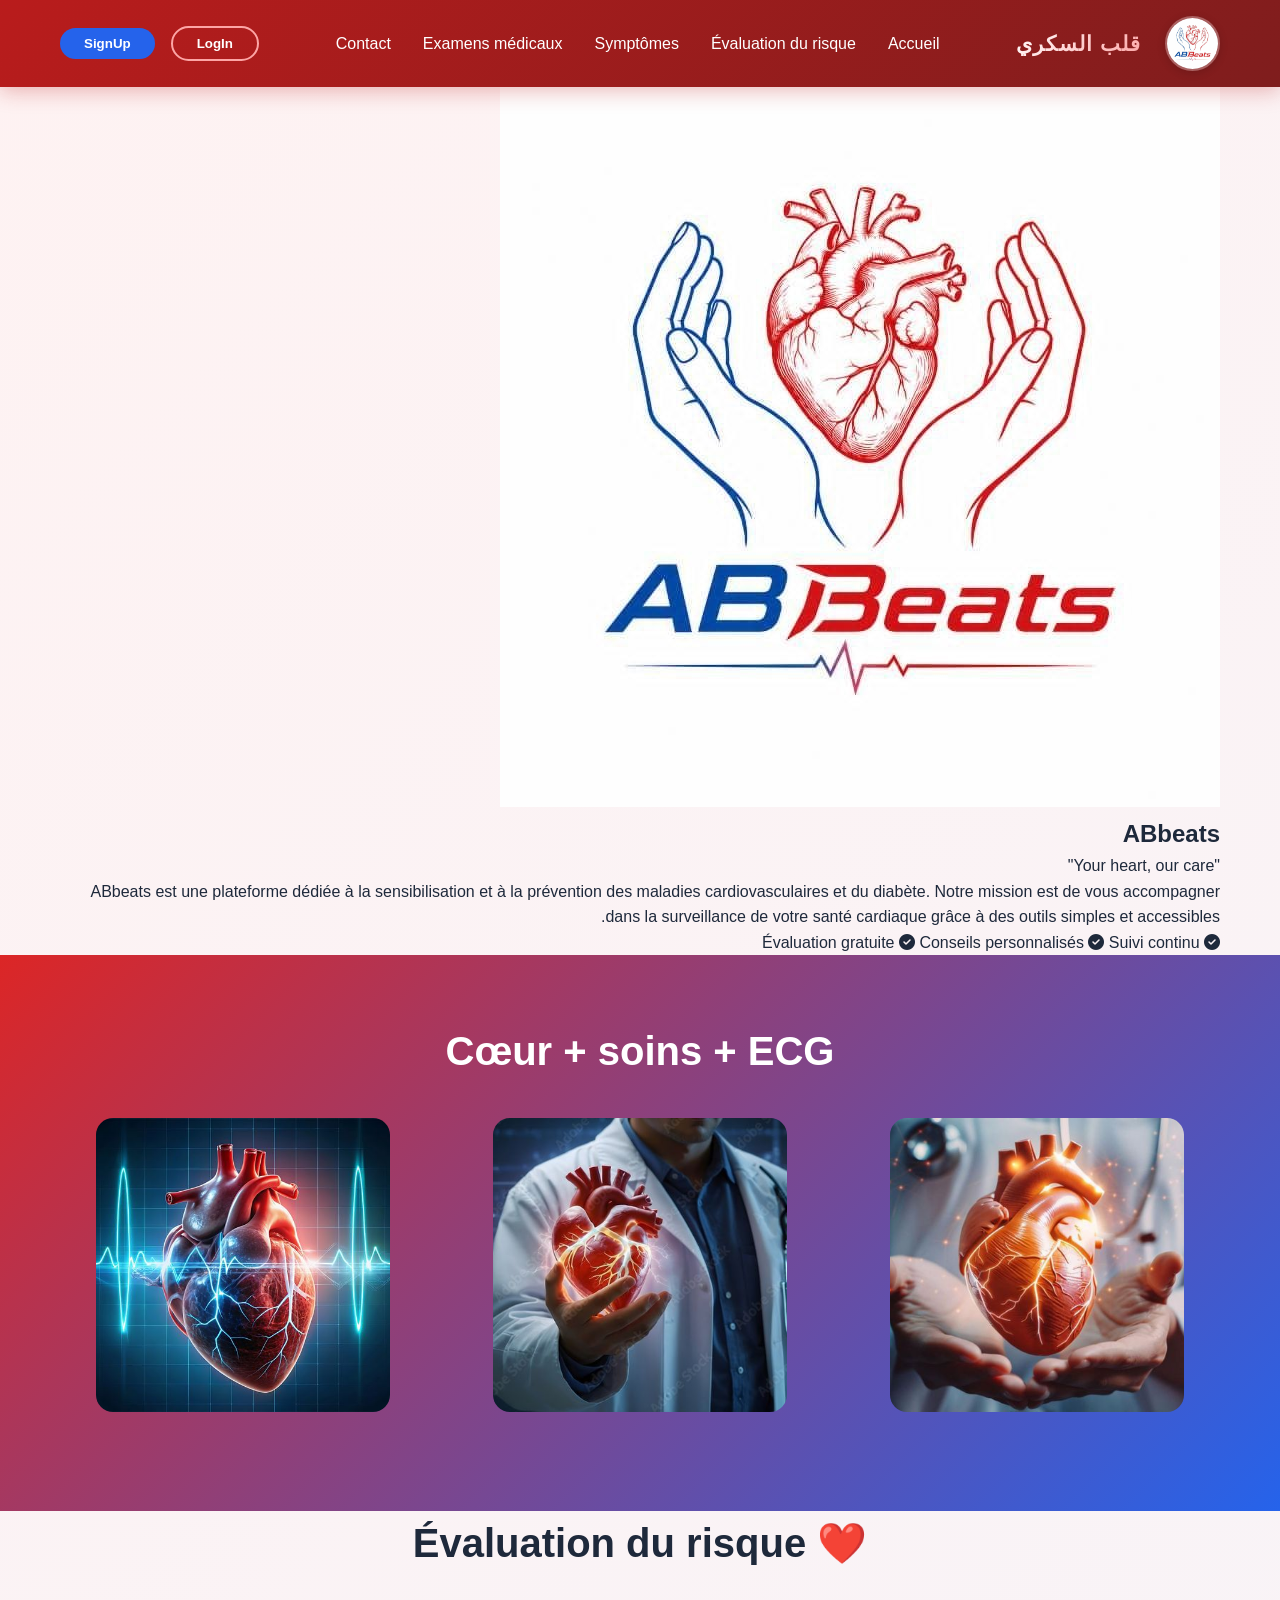
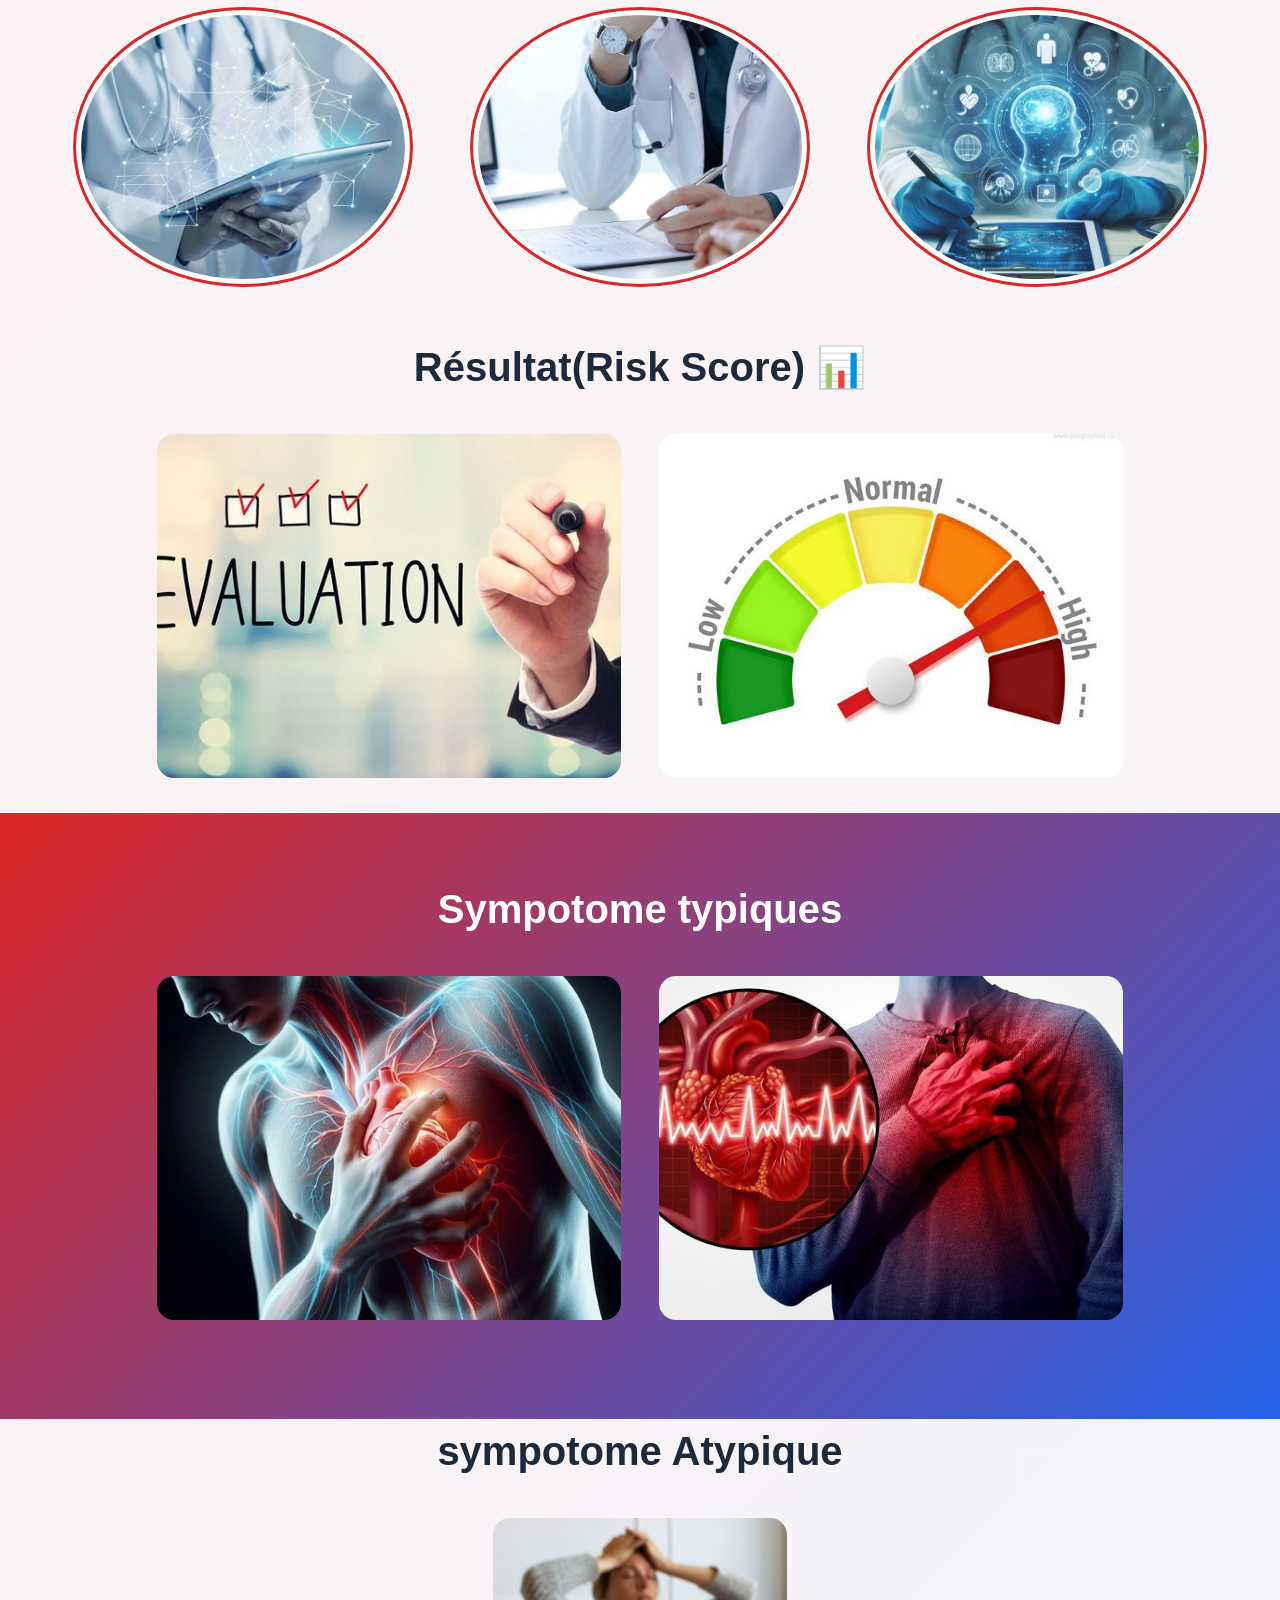
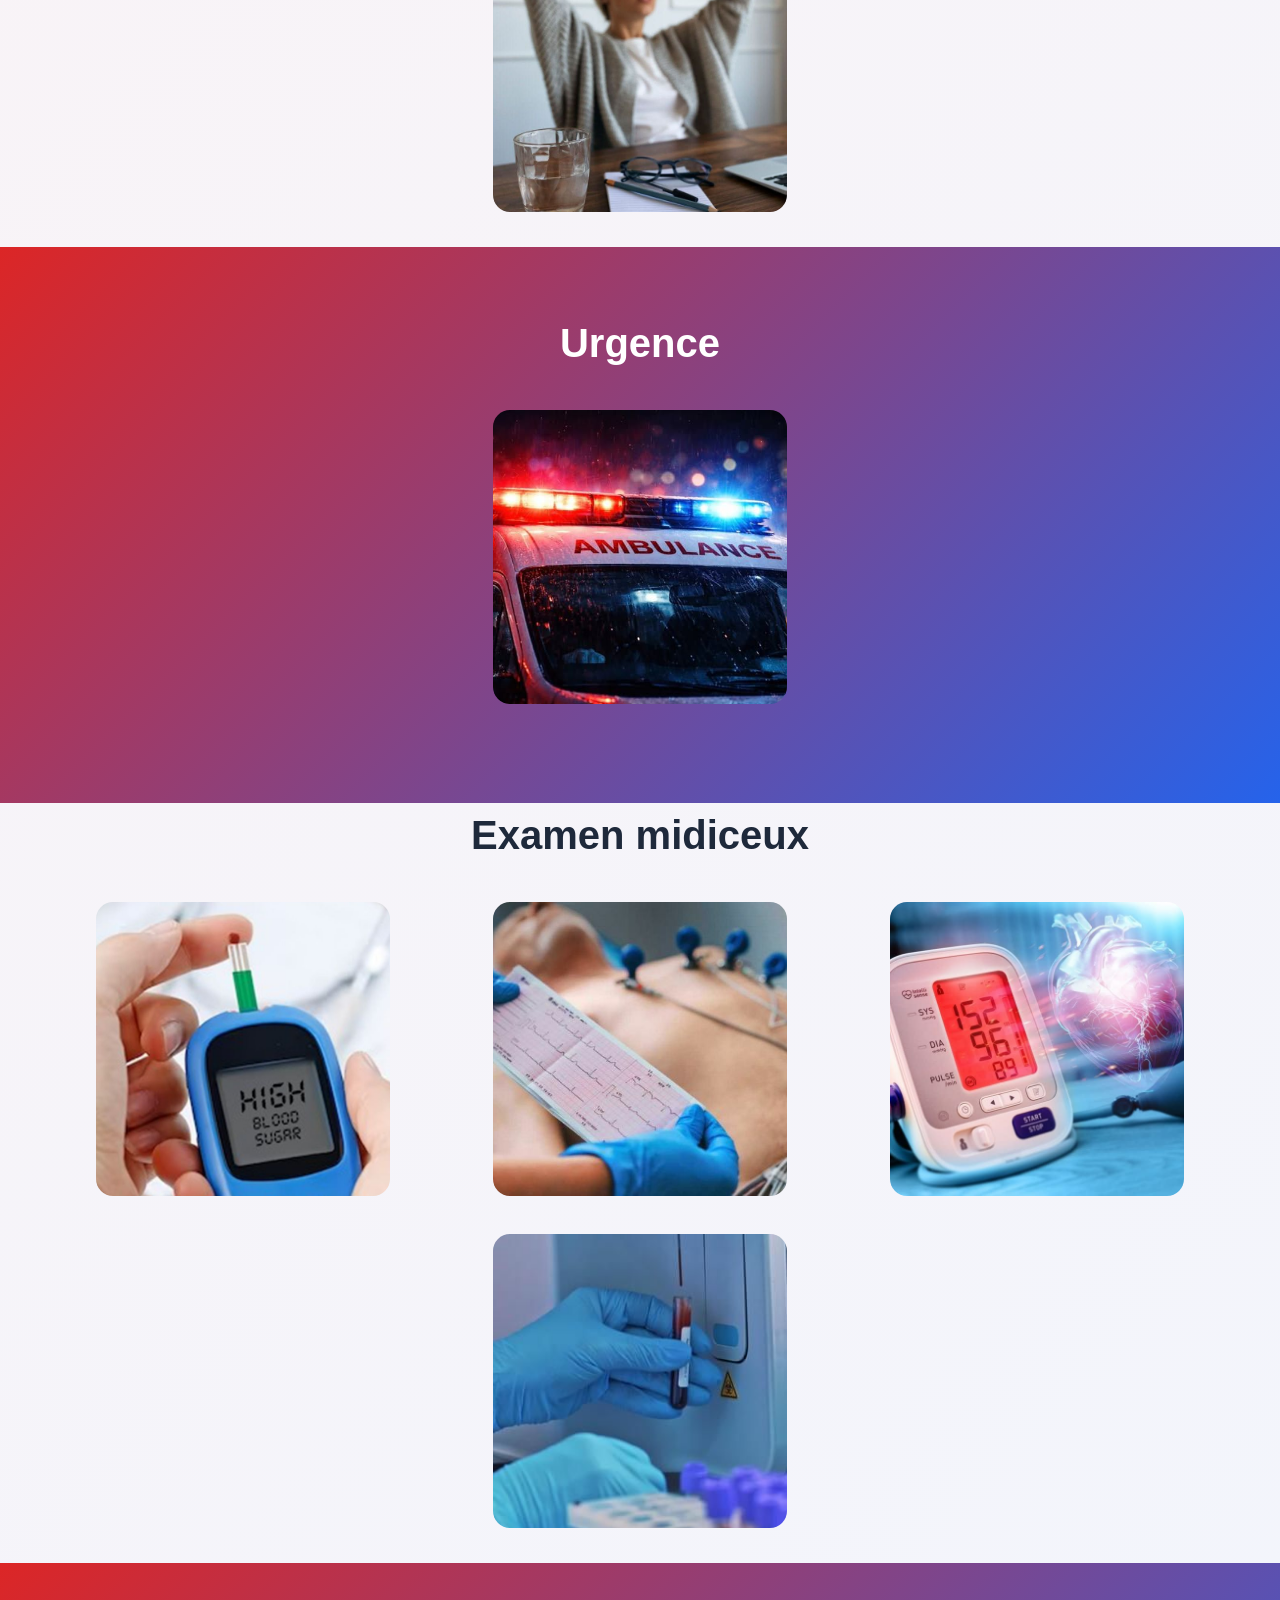
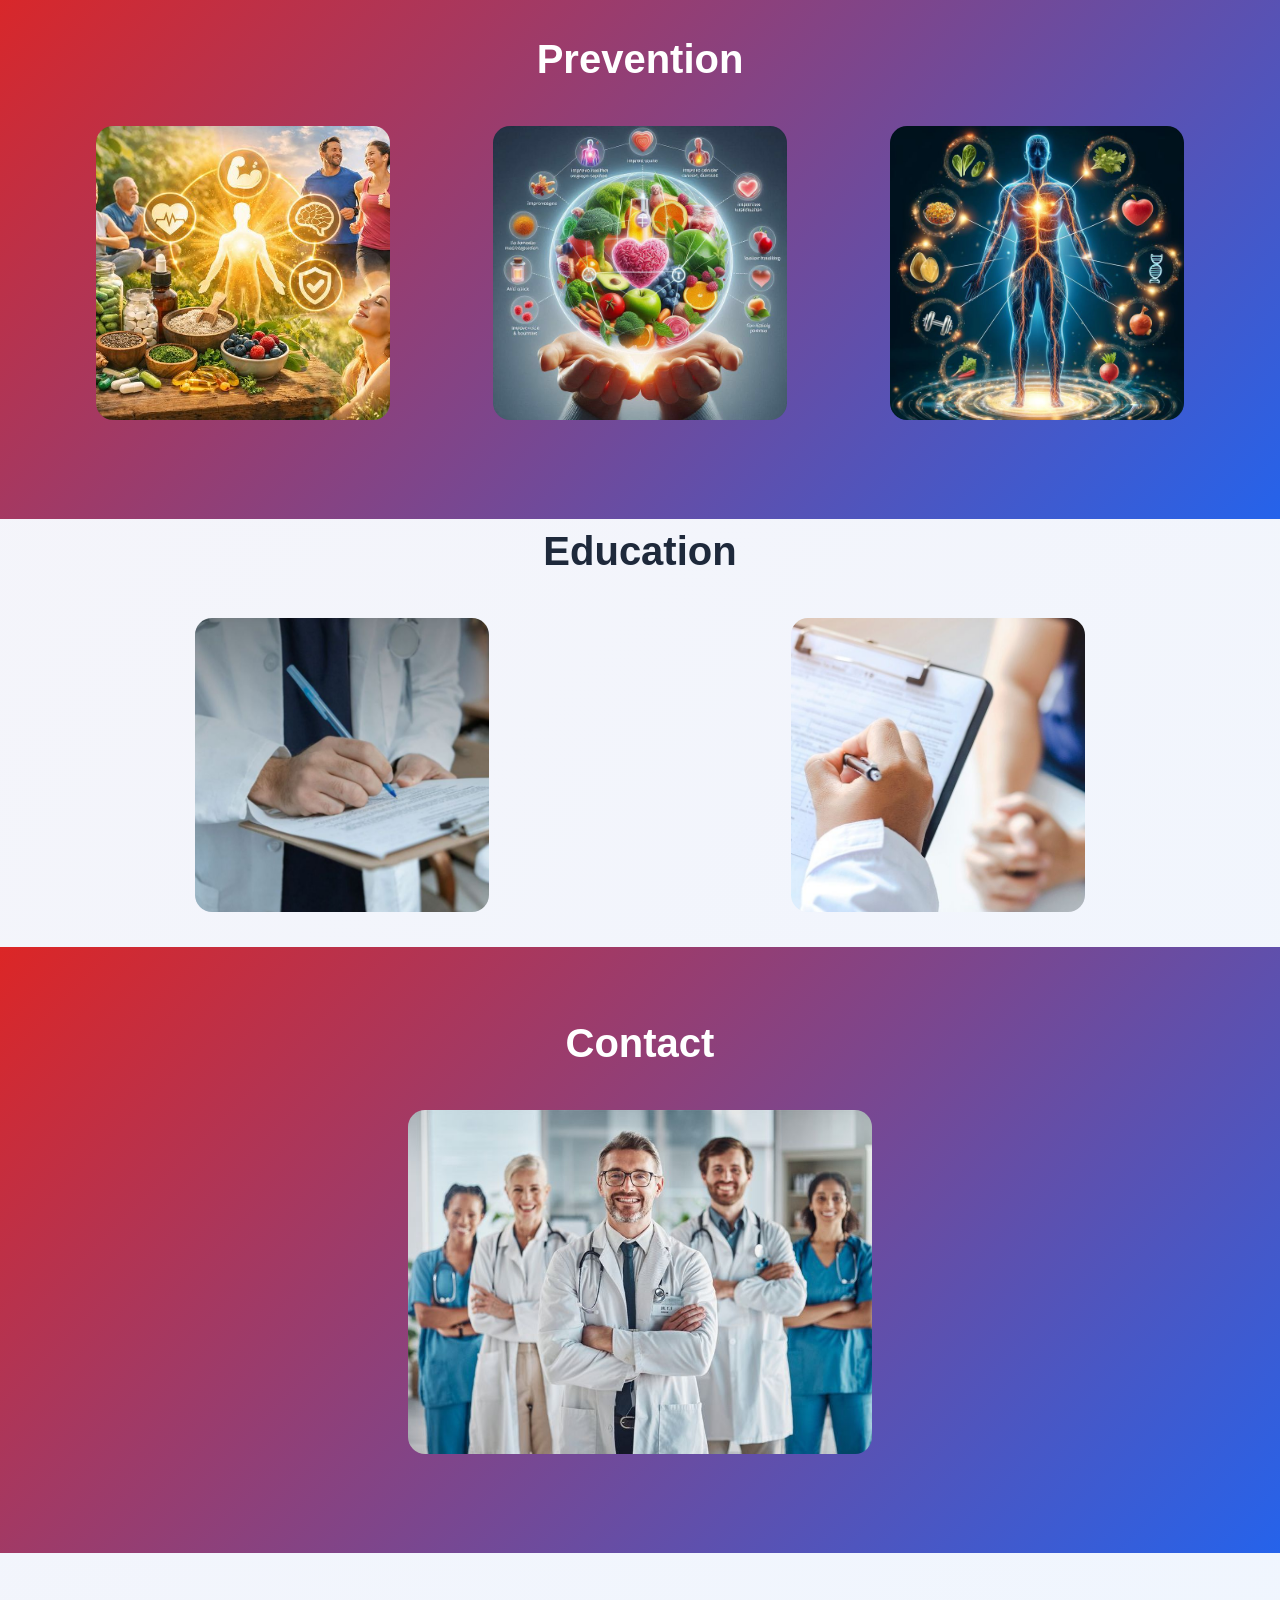
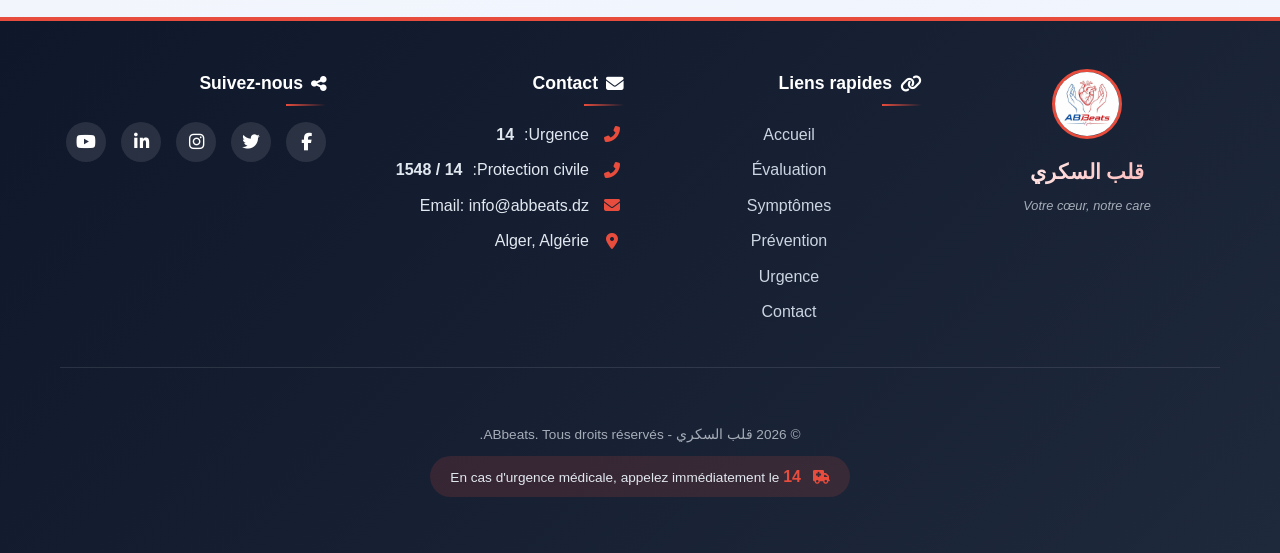
==== index.html @ fac341a1 "Update index.html" ====
<!DOCTYPE html>
<html lang="ar" dir="rtl">
<head>
  <meta charset="UTF-8" />
  <meta name="viewport" content="width=device-width, initial-scale=1.0" />
  <title>قلب السكري - تقييم خطر أمراض القلب</title>
  <link rel="stylesheet" href="https://cdnjs.cloudflare.com/ajax/libs/font-awesome/6.4.0/css/all.min.css">
  <link rel="stylesheet" href="style.css">
</head>
<body>
  <header class="header">
    <div class="container">
      <nav class="navbar">
        <div class="logo">
          <img src="image/logo.jpg" alt="Image: Cœur et soins" > 
          <span class="logo-heart"></span>
          <span class="logo-text">قلب السكري</span>
        </div>
        <div class="nav-links">
          <a href="#accueil" class="nav-link">Accueil</a>
          <a href="#risk" class="nav-link">Évaluation du risque</a>
          <a href="#symptoms" class="nav-link">Symptômes</a>
          <a href="#exams" class="nav-link">Examens médicaux</a>
          <a href="#contact" class="nav-link">Contact</a>
        </div>
        <div class="nav-actions">
          <button class="login-btn"><a href="signUp/login.html" style="color: inherit; text-decoration: none;">LogIn</a></button>
          <button class="register-btn"><a href="signUp/signup.html" style="color: inherit; text-decoration: none;">SignUp</a></button>
        </div>
        <button class="menu-toggle" id="menuToggle">
          <span class="bar"></span>
          <span class="bar"></span>
          <span class="bar"></span>
        </button>
      </nav>
    </div>
  </header>

  <main>
    <section class="about-simple">
  <div class="container">
    <div class="about-wrapper">
      <div class="about-image">
        <img src="image/logo.jpg" alt="Logo ABbeats">
      </div>
      <div class="about-content">
        <h2>ABbeats</h2>
        <p class="about-slogan">"Your heart, our care"</p>
        <p class="about-description">
          ABbeats est une plateforme dédiée à la sensibilisation et à la prévention des maladies cardiovasculaires et du diabète. 
          Notre mission est de vous accompagner dans la surveillance de votre santé cardiaque grâce à des outils simples et accessibles.
        </p>
        <div class="about-features">
          <span><i class="fas fa-check-circle"></i> Évaluation gratuite</span>
          <span><i class="fas fa-check-circle"></i> Conseils personnalisés</span>
          <span><i class="fas fa-check-circle"></i> Suivi continu</span>
        </div>
      </div>
    </div>
  </div>
</section>
    <!-- ==================== القسم 1: Accueil ==================== -->
    <section class="hero" id="accueil">
      <div class="container">
        <div class="hero-content">
          <h1 class="hero-title"> Cœur + soins + ECG</h1>
        </div>
        <div class="hero-image">
          <img src="image/img1.jfif" alt="Image: Cœur et soins" class="hero-img">
          <img src="image/img11.jfif" alt="Image: Soins cardiaques" class="hero-img">
          <img src="image/img12.jfif" alt="Image: ECG" class="hero-img">
        </div>
      </div>
    </section>

    <!-- ==================== القسم 2: Évaluation du risque ==================== -->
    <section class="risk-section" id="risk">
      <div class="container">
        <div class="hero-content">
          <h1 class="hero-title">❤️ Évaluation du risque</h1>
        </div>
        <div class="risk-images">
          <img src="image/img2.jfif" alt="Risk Image 1" class="risk-img">
          <img src="image/img22.jfif" alt="Risk Image 2" class="risk-img">
          <img src="image/img23.jfif" alt="Risk Image 3" class="risk-img">
        </div>
      </div>
    </section>
    
    <!-- ==================== القسم 3: Résultat ==================== -->
    <section class="result-section" id="result">
      <div class="container">
        <div class="result-content">
          <h1 class="hero-title">📊 Résultat(Risk Score)</h1>
        </div>
        <div class="result-images">
          <img src="image/img3.jfif" alt="Result Image 1" class="result-img">
          <img src="image/img32.jfif" alt="Result Image 2" class="result-img">
        </div>
      </div>
    </section>
        <!-- ====================  sympotome ==================== -->
    <section class="sympotome-section" id="sympotome">
      <div class="container">
        <div class="result-content">
          <h1 class="hero-title">Sympotome typiques</h1>
        </div>
        <div class="result-images">
          <img src="image/img4.jfif" alt="Result Image 1" class="result-img">
          <img src="image/img41.jfif" alt="Result Image 2" class="result-img">
        </div>
      </div>
    </section>

<!--  sympotome Atypique -->
    <section class="result-section" id="accueil">
      <div class="container">
        <div class="hero-content">
          <h1 class="hero-title">sympotome Atypique</h1>
        </div>
        <div class="hero-image">
          <img src="image/img5.jpg" alt="Image: Cœur et soins" class="hero-img">
        </div>
      </div>
    </section>

    <!--  Urgence -->
    <section class="sympotome-section" id="accueil">
      <div class="container">
        <div class="hero-content">
          <h1 class="hero-title">Urgence</h1>
        </div>
        <div class="hero-image">
          <img src="image/img6.jfif" alt="Image: Cœur et soins" class="hero-img">
        </div>
      </div>
    </section>
    <!--  Examen midiceux -->
    <section class="result-section" id="accueil">
      <div class="container">
        <div class="hero-content">
          <h1 class="hero-title"> Examen midiceux</h1>
        </div>
        <div class="hero-image">
          <img src="image/img7.jpg" alt="Image: Cœur et soins" class="hero-img">
          <img src="image/img71.jpg" alt="Image: Cœur et soins" class="hero-img">
          <img src="image/img72.jpg" alt="Image: Cœur et soins" class="hero-img">
          <img src="image/img73.jpg" alt="Image: Cœur et soins" class="hero-img">
        </div>
      </div>
    </section>
    
     <!--  Prevention -->
    <section class="sympotome-section" id="accueil">
      <div class="container">
        <div class="hero-content">
          <h1 class="hero-title">Prevention</h1>
        </div>
        <div class="hero-image">
          <img src="image/img8.jfif" alt="Image: Cœur et soins" class="hero-img">
          <img src="image/img81.jpg" alt="Image: Cœur et soins" class="hero-img">
          <img src="image/img82.jpg" alt="Image: Cœur et soins" class="hero-img">
        </div>
      </div>
    </section>

    <!--  Education -->
    <section class="result-section" id="accueil">
      <div class="container">
        <div class="hero-content">
          <h1 class="hero-title">  Education</h1>
        </div>
        <div class="hero-image">
          <img src="image/img9.jfif" alt="Image: Cœur et soins" class="hero-img">
          <img src="image/img91.jpg" alt="Image: Cœur et soins" class="hero-img">
        </div>
      </div>
    </section>
  
<!--Contact us -->
     <section class="sympotome-section" id="result">
      <div class="container">
        <div class="result-content">
          <h1 class="hero-title">Contact</h1>
        </div>
        <div class="result-images">
          <img src="image/img10.jfif" alt="Result Image 1" class="result-img">
         
        </div>
      </div>
    </section>

        

  
        
    

   
      
   

  </main>

<footer class="footer">
  <div class="container">
    <div class="footer-content">
      <div class="footer-section">
        <div class="footer-logo">
          <img src="image/logo.jpg" alt="Logo قلب السكري">
          <h3>قلب السكري</h3>
          <p>Votre cœur, notre care</p>
        </div>
      </div>
      
      <div class="footer-section">
        <h4><i class="fas fa-link"></i> Liens rapides</h4>
        <ul>
          <li><a href="#accueil">Accueil</a></li>
          <li><a href="#evaluation">Évaluation</a></li>
          <li><a href="#symptomes">Symptômes</a></li>
          <li><a href="#prevention">Prévention</a></li>
          <li><a href="#urgence">Urgence</a></li>
          <li><a href="#contact">Contact</a></li>
        </ul>
      </div>
      
      <div class="footer-section">
        <h4><i class="fas fa-envelope"></i> Contact</h4>
        <ul class="contact-info">
          <li><i class="fas fa-phone-alt"></i> Urgence: <strong>14</strong></li>
          <li><i class="fas fa-phone-alt"></i> Protection civile: <strong>14 / 1548</strong></li>
          <li><i class="fas fa-envelope"></i> Email: info@abbeats.dz</li>
          <li><i class="fas fa-map-marker-alt"></i> Alger, Algérie</li>
        </ul>
      </div>
      
      <div class="footer-section">
        <h4><i class="fas fa-share-alt"></i> Suivez-nous</h4>
        <div class="social-links">
          <a href="#" aria-label="Facebook"><i class="fab fa-facebook-f"></i></a>
          <a href="#" aria-label="Twitter"><i class="fab fa-twitter"></i></a>
          <a href="#" aria-label="Instagram"><i class="fab fa-instagram"></i></a>
          <a href="#" aria-label="LinkedIn"><i class="fab fa-linkedin-in"></i></a>
          <a href="#" aria-label="YouTube"><i class="fab fa-youtube"></i></a>
        </div>
      </div>
    </div>
    
    <div class="footer-bottom">
      <div class="footer-bottom-content">
        <p class="copyright">&copy; 2026 قلب السكري - ABbeats. Tous droits réservés.</p>
        <p class="emergency-note">
          <i class="fas fa-ambulance"></i> En cas d'urgence médicale, appelez immédiatement le <strong>14</strong>
        </p>
      </div>
    </div>
  </div>
</footer>
  <!-- Google Translate -->
  <div id="google_translate_element" class="translate-btn"></div>
  <script>
    function googleTranslateElementInit() {
      new google.translate.TranslateElement({
        pageLanguage: 'fr',
        includedLanguages: 'ar,fr,en',
        layout: google.translate.TranslateElement.InlineLayout.SIMPLE
      }, 'google_translate_element');
    }
  </script>
  <script src="//translate.google.com/translate_a/element.js?cb=googleTranslateElementInit"></script>

  <script src="script.js"></script>
</body>
</html>
---- style.css ----
* {
  margin: 0;
  padding: 0;
  box-sizing: border-box;
}

body {
  font-family: 'Segoe UI', Tahoma, Geneva, Verdana, sans-serif;
  background: linear-gradient(135deg, #fef2f2 0%, #eff6ff 100%);
  color: #1e293b;
  line-height: 1.6;
}

.container {
  max-width: 1200px;
  margin: 0 auto;
  padding: 0 20px;
}

.header {
  background: linear-gradient(135deg, #b91c1c 0%, #7f1d1d 100%);
  color: white;
  padding: 1rem 0;
  position: sticky;
  top: 0;
  z-index: 1000;
  box-shadow: 0 4px 20px rgba(185, 28, 28, 0.3);
}

.navbar {
  display: flex;
  justify-content: space-between;
  align-items: center;
  flex-wrap: wrap;
}

.logo {
  display: flex;
  align-items: center;
  gap: 10px;
}

.logo-text {
  font-size: 1.8rem;
  font-weight: bold;
  background: linear-gradient(135deg, #fff, #fca5a5);
  -webkit-background-clip: text;
  background-clip: text;
  color: transparent;
}

.logo-heart {
  font-size: 2rem;
  animation: heartbeat 1.5s ease infinite;
}

@keyframes heartbeat {
  0%, 100% { transform: scale(1); }
  50% { transform: scale(1.1); }
}

.nav-links {
  display: flex;
  gap: 2rem;
  flex-wrap: wrap;
}

.nav-link {
  color: white;
  text-decoration: none;
  font-weight: 500;
  transition: all 0.3s;
}

.nav-link:hover {
  color: #fca5a5;
  transform: translateY(-2px);
}

.nav-actions {
  display: flex;
  gap: 1rem;
  align-items: center;
}

.login-btn, .register-btn {
  padding: 0.5rem 1.5rem;
  border: none;
  border-radius: 25px;
  cursor: pointer;
  font-weight: bold;
  transition: all 0.3s;
}

.login-btn {
  background: transparent;
  border: 2px solid #fca5a5;
  color: white;
}

.login-btn:hover {
  background: #fca5a5;
  color: #7f1d1d;
}

.register-btn {
  background: #2563eb;
  color: white;
}

.register-btn:hover {
  background: #1d4ed8;
  transform: scale(1.05);
}

.menu-toggle {
  display: none;
  background: none;
  border: none;
  cursor: pointer;
  flex-direction: column;
  gap: 5px;
}

.bar {
  width: 25px;
  height: 3px;
  background: white;
  border-radius: 3px;
}

.hero {
  background: linear-gradient(135deg, #dc2626 0%, #2563eb 100%);
  color: white;
  padding: 4rem 0;
  text-align: center;
  position: relative;
  overflow: hidden;
}
 .sympotome-section{
  background: linear-gradient(135deg, #dc2626 0%, #2563eb 100%);
  color: white;
  padding: 4rem 0;
  text-align: center;
  position: relative;
  overflow: hidden;
}

.hero-title {
  font-size: 2.5rem;
  margin-bottom: 1rem;
}

.hero-subtitle {
  font-size: 1.2rem;
  margin-bottom: 2rem;
  opacity: 0.95;
}

.btn-urgence {
  background: #dc2626;
  color: white;
  padding: 1rem 2rem;
  font-size: 1.2rem;
  border: none;
  border-radius: 50px;
  cursor: pointer;
  transition: all 0.3s;
  animation: pulse 2s infinite;
}

@keyframes pulse {
  0%, 100% { transform: scale(1); box-shadow: 0 0 0 0 rgba(220, 38, 38, 0.7); }
  50% { transform: scale(1.05); box-shadow: 0 0 0 10px rgba(220, 38, 38, 0); }
}

.btn-urgence:hover {
  background: #991b1b;
  transform: scale(1.05);
  animation: none;
}

.card {
  background: rgba(255, 255, 255, 0.95);
  backdrop-filter: blur(10px);
  border-radius: 20px;
  padding: 2rem;
  margin: 2rem 0;
  box-shadow: 0 10px 40px rgba(0, 0, 0, 0.1);
  transition: transform 0.3s;
  border: 1px solid rgba(220, 38, 38, 0.1);
}

.card:hover {
  transform: translateY(-5px);
}

.card h2 {
  background: linear-gradient(135deg, #dc2626, #2563eb);
  -webkit-background-clip: text;
  background-clip: text;
  color: transparent;
  margin-bottom: 1.5rem;
  font-size: 1.8rem;
  border-right: 5px solid #dc2626;
  padding-right: 1rem;
}

.symptoms-grid {
  display: grid;
  grid-template-columns: 1fr 1fr;
  gap: 2rem;
  margin-top: 1rem;
}

.symptom-box {
  padding: 1.5rem;
  border-radius: 15px;
}

.symptom-classique {
  background: linear-gradient(135deg, #fef2f2 0%, #fee2e2 100%);
  border-right: 5px solid #dc2626;
}

.symptom-atypique {
  background: linear-gradient(135deg, #eff6ff 0%, #dbeafe 100%);
  border-right: 5px solid #2563eb;
}

.symptom-box h3 {
  margin-bottom: 1rem;
  font-size: 1.3rem;
}

.symptom-box ul {
  list-style: none;
  padding-right: 0;
}

.symptom-box li {
  padding: 0.5rem 0;
  display: flex;
  align-items: center;
  gap: 10px;
}

.symptom-classique li i { color: #dc2626; }
.symptom-atypique li i { color: #2563eb; }

.monitoring-table {
  width: 100%;
  border-collapse: collapse;
  margin-top: 1rem;
}

.monitoring-table th, .monitoring-table td {
  border: 1px solid #e2e8f0;
  padding: 12px;
  text-align: center;
}

.monitoring-table th {
  background: linear-gradient(135deg, #dc2626, #2563eb);
  color: white;
}

.tools-grid {
  display: grid;
  grid-template-columns: repeat(auto-fit, minmax(250px, 1fr));
  gap: 1.5rem;
  margin-top: 1rem;
}

.tool-card {
  background: linear-gradient(135deg, #fef2f2, #eff6ff);
  padding: 1.5rem;
  border-radius: 15px;
  text-align: center;
  cursor: pointer;
  transition: all 0.3s;
  border: 1px solid rgba(220, 38, 38, 0.2);
}

.tool-card:hover {
  transform: scale(1.05);
  background: linear-gradient(135deg, #fee2e2, #dbeafe);
}

.tool-card i {
  font-size: 2.5rem;
  background: linear-gradient(135deg, #dc2626, #2563eb);
  -webkit-background-clip: text;
  background-clip: text;
  color: transparent;
  margin-bottom: 1rem;
}

.downloads-grid {
  display: grid;
  grid-template-columns: repeat(auto-fit, minmax(250px, 1fr));
  gap: 1.5rem;
  margin-top: 1rem;
}

.download-card {
  background: linear-gradient(135deg, #dc2626, #2563eb);
  color: white;
  padding: 1.5rem;
  border-radius: 15px;
  text-align: center;
  cursor: pointer;
  transition: all 0.3s;
}

.download-card:hover {
  transform: translateY(-5px);
}

.footer {
  background: linear-gradient(135deg, #1e293b 0%, #0f172a 100%);
  color: white;
  padding: 2rem 0;
  margin-top: 3rem;
  text-align: center;
}

.date-input {
  padding: 10px;
  margin-left: 10px;
  border: 2px solid #e2e8f0;
  border-radius: 10px;
}

.save-btn {
  padding: 10px 20px;
  background: linear-gradient(135deg, #dc2626, #2563eb);
  color: white;
  border: none;
  border-radius: 10px;
  cursor: pointer;
}

@media (max-width: 768px) {
  .nav-links {
    display: none;
    position: absolute;
    top: 70px;
    left: 0;
    right: 0;
    background: linear-gradient(135deg, #b91c1c, #7f1d1d);
    flex-direction: column;
    padding: 1rem;
    text-align: center;
    gap: 1rem;
  }
  .nav-links.active { display: flex; }
  .menu-toggle { display: flex; }
  .symptoms-grid { grid-template-columns: 1fr; }
  .hero-title { font-size: 1.8rem; }
}
/* أضف هذه الأنماط إلى ملف index.css */
/* ============================================
   IMAGE STYLES
   ============================================ */

/* Hero image */
.hero-img {
  width: 100%;
  max-width: 400px;
  height:100%;
  max-height:400px;
  border-radius: 20px;
  object-fit: cover;
  display:inline-flex;
  
}

/* Risk cards images */
.card-img {
  width: 120px;
  height: 120px;
   width: 100%;
  max-width: 400px;
  height: 400px;
  
  border-radius: 50%;
  object-fit: cover;
  margin-bottom: 1rem;
  border: 1px solid #dc2626;
  padding: 5px;
  background: none;
   object-position: center; /* توسيط الصورة داخل الإطار */
  display: inline-flex;
  
}

/* Activity image */
.activity-img {
  width: 100px;
  height: 100px;
  border-radius: 15px;
  object-fit: cover;
}

/* Symptoms images */
.symptom-img {
  width: 100%;
  height: 180px;
  object-fit: cover;
  border-radius: 15px;
  margin-bottom: 1rem;
}

/* Emergency image */
.emergency-img {
  width: 150px;
  height: 120px;
  object-fit: cover;
  border-radius: 15px;
  margin-bottom: 1rem;
}

/* Exams images */
.exam-img {
  width: 60px;
  height: 60px;
  border-radius: 50%;
  object-fit: cover;
  margin-bottom: 0.5rem;
}

/* Prevention images */
.prevention-img {
  width: 70px;
  height: 70px;
  border-radius: 50%;
  object-fit: cover;
  margin-bottom: 0.5rem;
}

/* Video image */
.video-img {
  width: 100%;
  height: 200px;
  object-fit: cover;
  border-radius: 15px;
  cursor: pointer;
}

/* Team image */
.team-img {
  width: 120px;
  height: 120px;
  border-radius: 50%;
  object-fit: cover;
  margin: 0 auto 1rem;
  display: block;
  border: 3px solid #dc2626;
}

/* Placeholder text for images (appears when src is empty) */
.img-placeholder-text {
  text-align: center;
  color: #94a3b8;
  font-size: 0.8rem;
  margin-top: 0.5rem;
}

img[src=""] {
  display: none;
}

img[src=""] + .img-placeholder-text,
img:not([src]) + .img-placeholder-text {
  display: block;
}

.hero-image .img-placeholder-text {
  text-align: center;
  margin-top: 0.5rem;
}

/* Responsive */
@media (max-width: 768px) {
  .hero-img {
    max-width: 250px;
  }
  
  .symptom-img {
    height: 140px;
  }
  
  .video-img {
    height: 150px;
  }
  
  .card-img {
    width: 60px;
    height: 60px;
  }
}

.risk-img{
   width: 100%;
  max-width: 400px;
  height: 400px;
  border-radius: 20px;
  object-fit: cover;
  object-position: center; /* توسيط الصورة داخل الإطار */
  display: inline-flex;
  margin: 0 auto;
}
.hero-img {
  width: 100%;
  max-width: 400px;
  height: 400px;
  border-radius: 20px;
  object-fit: cover;
  object-position: center; /* توسيط الصورة داخل الإطار */
  display: inline-flex;
  margin: 0 auto;
  transition: transform 0.3s;
  cursor: pointer;

}

/* للشاشات الصغيرة */
@media (max-width: 768px) {
  .hero-img , .risk-img{
    height: 250px;
    max-width: 100%;
  }
}

/* للشاشات الكبيرة */
@media (min-width: 1200px) {
  .hero-img , .risk-img {
    height: 450px;
    max-width: 500px;
  }
}

/*risk images*/
.risk-images {
  display: flex;
  gap: 1rem;
  justify-content: center;
  flex-wrap: wrap;
  margin-top: 2rem;
}

.risk-img {
  width: 300px;
  height: 300px;
  border-radius: 20px;
  object-fit: cover;
  
   border-radius: 50%;
  margin-bottom: 1rem;
  border: 1px solid #dc2626;
  padding: 5px;
  
  transition: transform 0.3s;
  cursor: pointer;
}

.risk-img:hover , .hero-img:hover{
  transform: translateY(-10px);
  background:red;
}

@media (max-width: 768px) {
  .risk-images {
    flex-direction: column;
    align-items: center;
  }
  
  .risk-img {
    width: 90%;
    height: auto;
  }
}

/*images in the middle and the center*/

.hero-image {
  display: flex;
  flex-direction: row;
  justify-content: center;
  align-items: center;
  gap: 2rem;
  flex-wrap: wrap;
  margin: 2rem 0;
}

/* الصور في نفس السطر */
.hero-img {
  width: 300px;
  height: 300px;
  border-radius: 20px;
  object-fit: cover;
  object-position: center;
  transition: all 0.3s ease-in-out;
  cursor: pointer;
  border: 3px solid transparent;
}

/* تأثير hover */
.hero-img:hover {
  transform: translateY(-10px) scale(1.03);
  box-shadow: 0 15px 30px rgba(220, 38, 38, 0.3);
  border-color: #dc2626;
}

.risk-images {
  display: flex;
  flex-direction: row;
  justify-content: center;
  align-items: center;
  gap: 2rem;
  flex-wrap: wrap;
  margin: 2rem 0;
}

/* صور تقييم الخطر */
.risk-img {
  width: 340px;
  height: 280px;
  border-radius: 50%;
  object-fit: cover;
  object-position: center;
  transition: all 0.3s ease-in-out;
  cursor: pointer;
  border: 3px solid #dc2626;
  padding: 5px;
  background: white;
}

/* تأثير hover لصور تقييم الخطر */
.risk-img:hover {
  transform: translateY(-10px) scale(1.05);
  box-shadow: 0 15px 30px rgba(220, 38, 38, 0.3);
  border-color: #b91c1c;
  background: #fee2e2;
}
.result-images {
  display: flex;
  flex-direction: row;
  justify-content: center;
  align-items: center;
  gap: 2rem;
  flex-wrap: wrap;
  margin: 2rem 0;
}

/* صور النتائج */
.result-img {
  width: 470px;
  height: 350px;
  border-radius: 20px;
  object-fit: cover;
  object-position: center;
  transition: all 0.3s ease-in-out;
  cursor: pointer;
  border: 3px solid transparent;
}

/* تأثير hover لصور النتائج */
.result-img:hover {
  transform: translateY(-10px) scale(1.03);
  box-shadow: 0 15px 30px rgba(37, 99, 235, 0.3);
  border-color: #2563eb;
}

.hero-content,
.section-header,
.result-content {
  text-align: center;
  margin-bottom: 2rem;
}

.hero-title {
  font-size: 2.5rem;
  text-align: center;
  margin-bottom: 1rem;
}


@media (max-width: 900px) {
  .hero-img,
  .risk-img,
  .result-img {
    width: 220px;
    height: 220px;
  }
  
  .hero-image,
  .risk-images,
  .result-images {
    gap: 1.5rem;
  }
}

/* للشاشات الصغيرة - تصبح الصور عمودية */
@media (max-width: 700px) {
  .hero-image,
  .risk-images,
  .result-images {
    flex-direction: column;
    align-items: center;
  }
  
  .hero-img,
  .risk-img,
  .result-img {
    width: 250px;
    height: 250px;
  }
  
  .hero-title {
    font-size: 1.8rem;
  }
}

/* للشاشات الصغيرة جداً */
@media (max-width: 480px) {
  .hero-img,
  .risk-img,
  .result-img {
    width: 200px;
    height: 200px;
  }
}

/* ============================================
   LOGO STYLES
   ============================================ */

.logo {
  display: flex;
  align-items: center;
  gap: 12px;
}

.logo img {
  width: 50px;
  height: 50px;
  border-radius: 50%;
  object-fit: cover;
  border: 2px solid rgba(255, 255, 255, 0.3);
  transition: all 0.3s ease;
  box-shadow: 0 2px 8px rgba(0, 0, 0, 0.15);
}

.logo img:hover {
  transform: scale(1.05);
  border-color: rgba(255, 255, 255, 0.6);
  box-shadow: 0 4px 12px rgba(0, 0, 0, 0.2);
}

.logo-heart {
  font-size: 1.8rem;
  animation: heartbeat 1.5s ease infinite;
}

.logo-text {
  font-size: 1.3rem;
  font-weight: bold;
  background: linear-gradient(135deg, #fff, #fca5a5);
  -webkit-background-clip: text;
  background-clip: text;
  color: transparent;
  letter-spacing: 1px;
}

@keyframes heartbeat {
  0%, 100% { transform: scale(1); }
  50% { transform: scale(1.15); }
}
/* Logo petit */
.logo img {
  width: 35px;
  height: 35px;
}

/* Logo moyen (recommandé) */
.logo img {
  width: 45px;
  height: 45px;
}

/* Logo grand */
.logo img {
  width: 55px;
  height: 55px;
}
@media (max-width: 768px) {
  .logo img {
    width: 35px;
    height: 35px;
  }
  
  .logo-text {
    font-size: 1rem;
  }
  
  .logo-heart {
    font-size: 1.3rem;
  }
}
/*footer*/
/* ============================================
   FOOTER STYLES
   ============================================ */

.footer {
  background: linear-gradient(135deg, #0f172a 0%, #1e293b 100%);
  color: #e2e8f0;
  margin-top: 4rem;
  padding-top: 3rem;
  border-top: 4px solid #e74c3c;
}

.footer .container {
  max-width: 1200px;
  margin: 0 auto;
  padding: 0 20px;
}

/* Footer Content Grid */
.footer-content {
  display: grid;
  grid-template-columns: repeat(auto-fit, minmax(250px, 1fr));
  gap: 2rem;
  margin-bottom: 2rem;
  padding-bottom: 2rem;
  border-bottom: 1px solid rgba(255, 255, 255, 0.1);
}

/* Footer Sections */
.footer-section h4 {
  color: white;
  font-size: 1.1rem;
  margin-bottom: 1rem;
  display: flex;
  align-items: center;
  gap: 8px;
  position: relative;
  padding-bottom: 8px;
}

.footer-section h4::after {
  content: '';
  position: absolute;
  bottom: 0;
  right: 0;
  width: 40px;
  height: 2px;
  background: linear-gradient(90deg, #e74c3c, transparent);
}

.footer-section ul {
  list-style: none;
  padding: 0;
}

.footer-section ul li {
  margin-bottom: 10px;
}

.footer-section ul li a {
  color: #cbd5e1;
  text-decoration: none;
  transition: all 0.3s;
  display: inline-block;
}

.footer-section ul li a:hover {
  color: #e74c3c;
  transform: translateX(5px);
}

/* Footer Logo */
.footer-logo {
  text-align: center;
}

.footer-logo img {
  width: 70px;
  height: 70px;
  border-radius: 50%;
  object-fit: cover;
  margin-bottom: 0.5rem;
  border: 3px solid #e74c3c;
  transition: all 0.3s;
}

.footer-logo img:hover {
  transform: scale(1.05);
  border-color: #c0392b;
}

.footer-logo h3 {
  color: white;
  font-size: 1.3rem;
  margin-bottom: 0.5rem;
  background: linear-gradient(135deg, #fff, #fca5a5);
  -webkit-background-clip: text;
  background-clip: text;
  color: transparent;
}

.footer-logo p {
  font-size: 0.8rem;
  opacity: 0.7;
  font-style: italic;
}

/* Contact Info */
.contact-info li {
  display: flex;
  align-items: center;
  gap: 10px;
  margin-bottom: 12px;
}

.contact-info li i {
  width: 25px;
  color: #e74c3c;
}

/* Social Links */
.social-links {
  display: flex;
  gap: 15px;
  flex-wrap: wrap;
  margin-top: 1rem;
}

.social-links a {
  width: 40px;
  height: 40px;
  background: rgba(255, 255, 255, 0.1);
  border-radius: 50%;
  display: flex;
  align-items: center;
  justify-content: center;
  color: white;
  text-decoration: none;
  transition: all 0.3s;
  font-size: 1.1rem;
}

.social-links a:hover {
  background: #e74c3c;
  transform: translateY(-3px);
}

/* Footer Bottom */
.footer-bottom {
  padding: 1.5rem 0;
  text-align: center;
}

.footer-bottom-content {
  display: flex;
  flex-direction: column;
  align-items: center;
  gap: 10px;
}

.copyright {
  font-size: 0.85rem;
  opacity: 0.7;
}

.emergency-note {
  background: rgba(231, 76, 60, 0.15);
  display: inline-block;
  padding: 8px 20px;
  border-radius: 40px;
  font-size: 0.85rem;
  font-weight: 500;
}

.emergency-note i {
  color: #e74c3c;
  margin-left: 8px;
}

.emergency-note strong {
  color: #e74c3c;
  font-size: 1rem;
}

/* Responsive Footer */
@media (max-width: 768px) {
  .footer {
    padding-top: 2rem;
  }
  
  .footer-content {
    grid-template-columns: 1fr;
    text-align: center;
    gap: 1.5rem;
  }
  
  .footer-section h4::after {
    right: 50%;
    transform: translateX(50%);
    width: 60px;
  }
  
  .footer-section h4 {
    justify-content: center;
  }
  
  .contact-info li {
    justify-content: center;
  }
  
  .social-links {
    justify-content: center;
  }
  
  .footer-logo img {
    width: 60px;
    height: 60px;
  }
  
  .emergency-note {
    font-size: 0.75rem;
    padding: 6px 12px;
  }
}

/* Animation au chargement */
@keyframes fadeInUp {
  from {
    opacity: 0;
    transform: translateY(20px);
  }
  to {
    opacity: 1;
    transform: translateY(0);
  }
}

.footer-section {
  animation: fadeInUp 0.5s ease forwards;
}

.footer-section:nth-child(1) { animation-delay: 0.1s; }
.footer-section:nth-child(2) { animation-delay: 0.2s; }
.footer-section:nth-child(3) { animation-delay: 0.3s; }
.footer-section:nth-child(4) { animation-delay: 0.4s; }
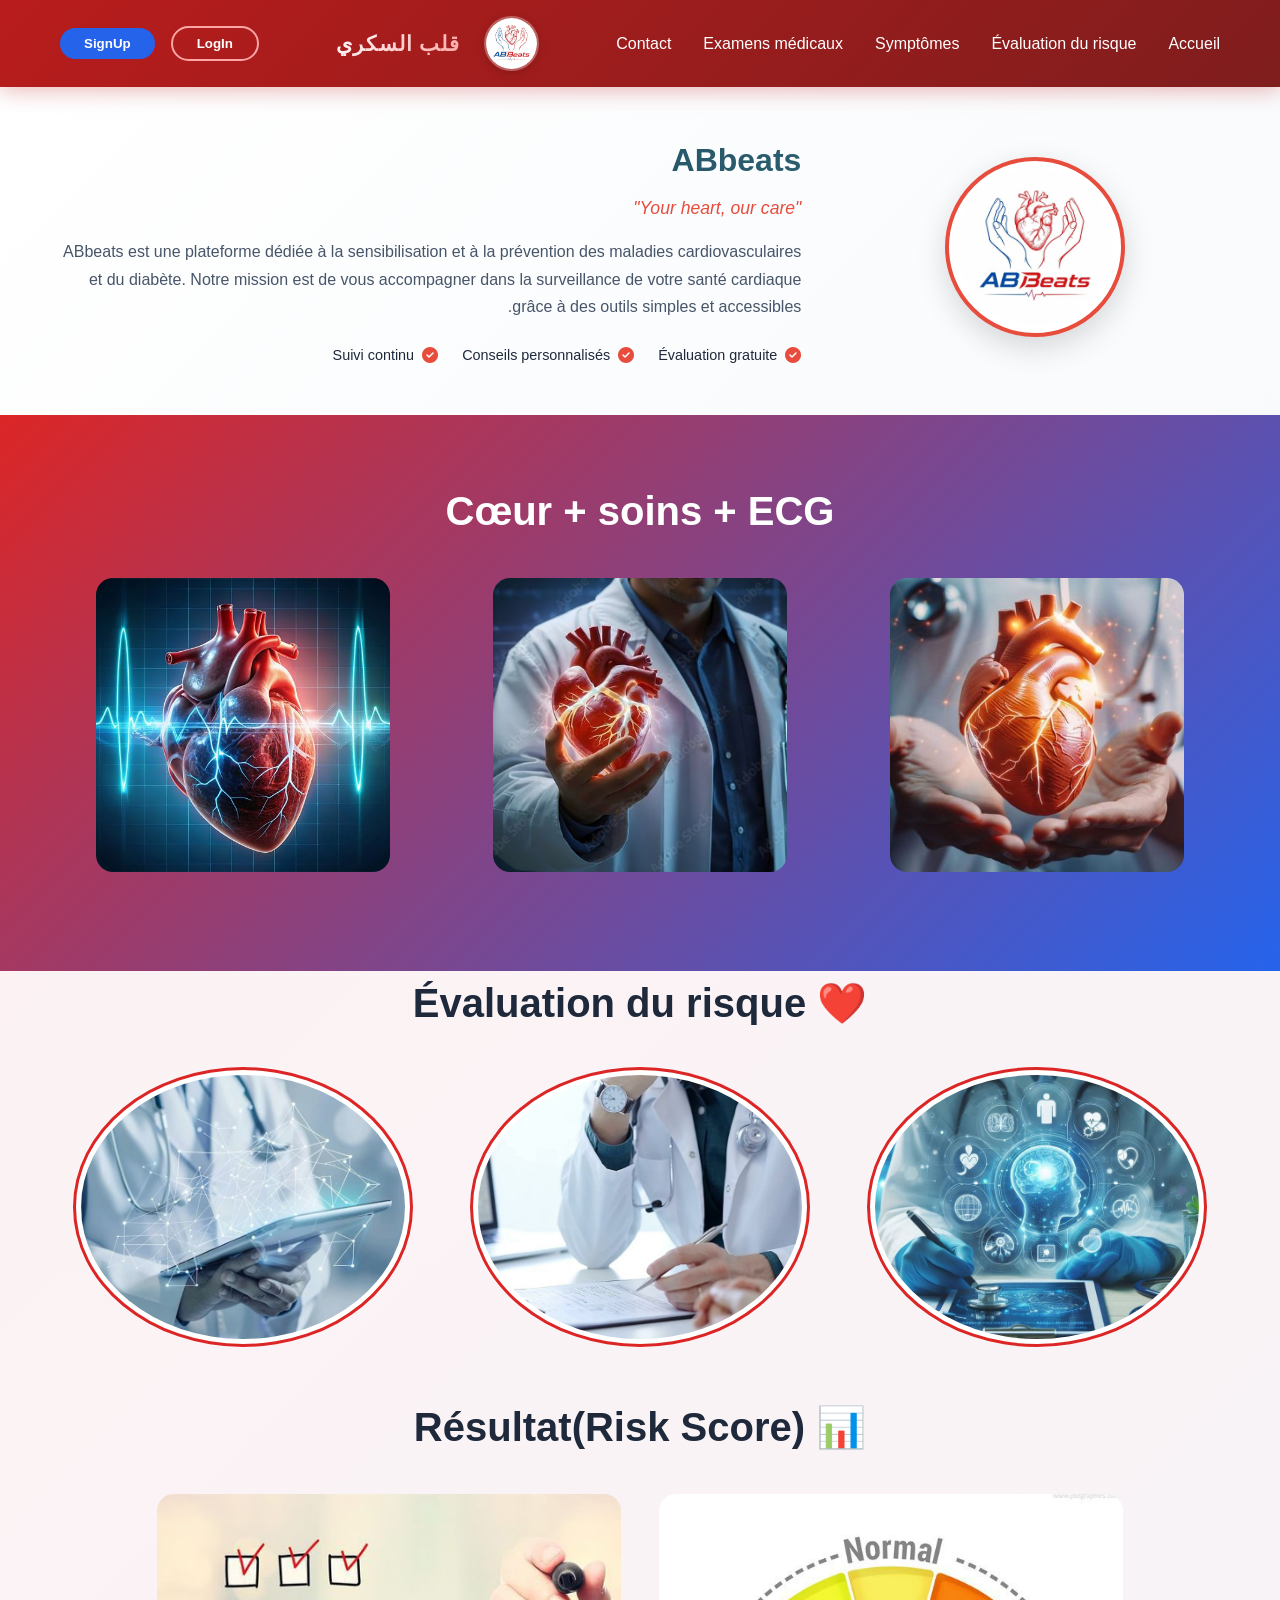
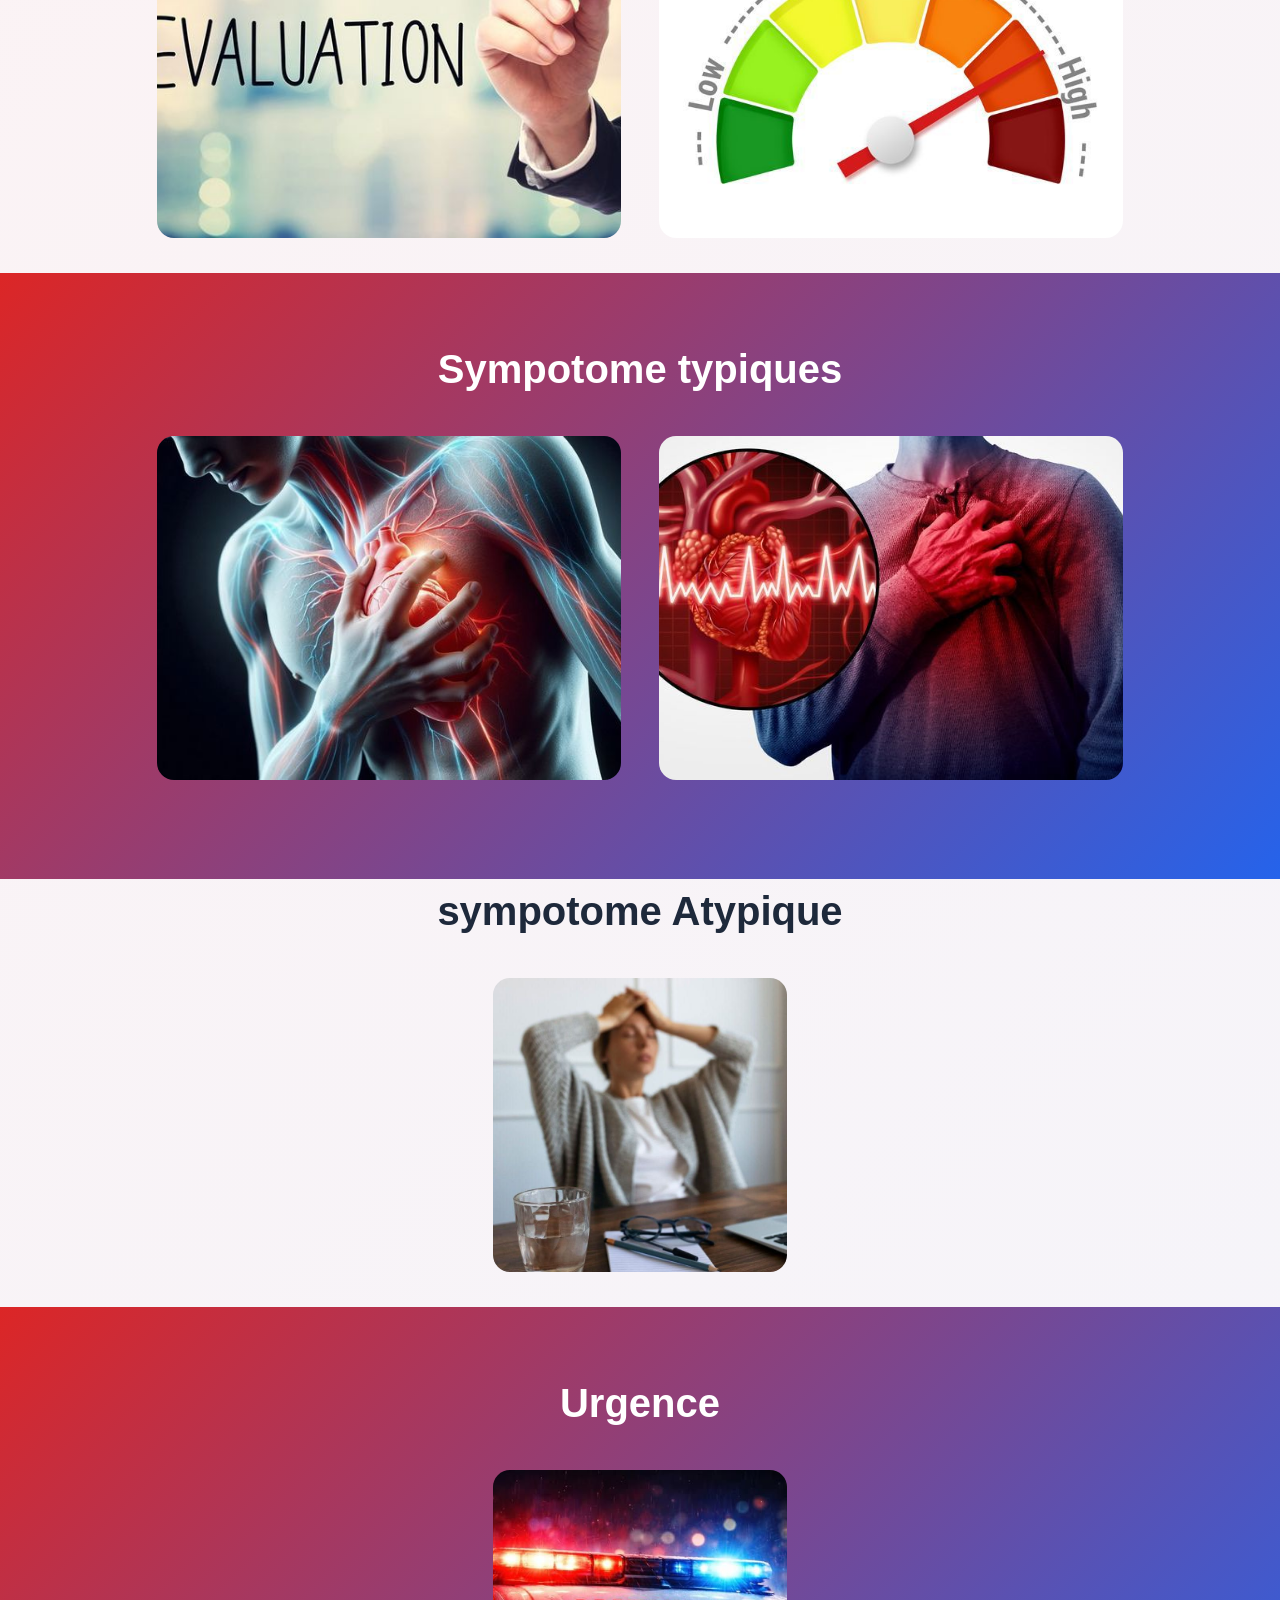
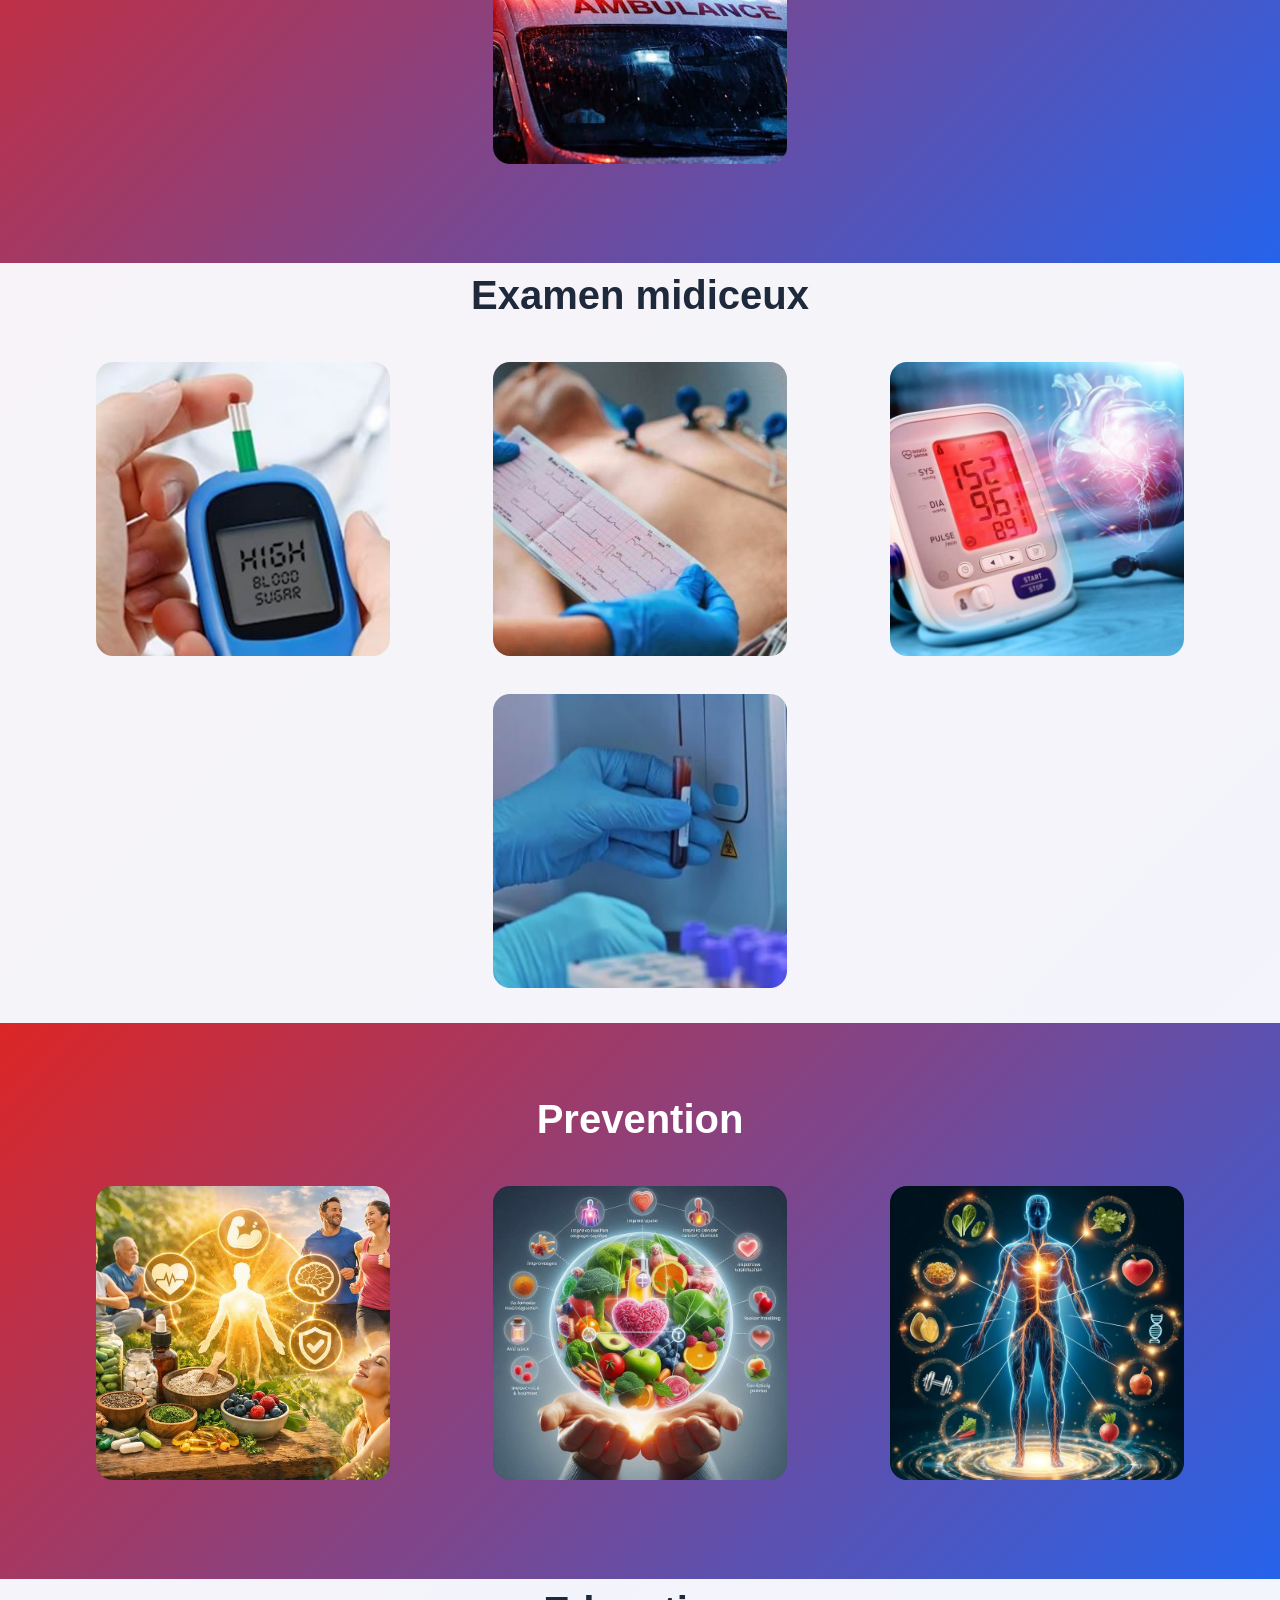
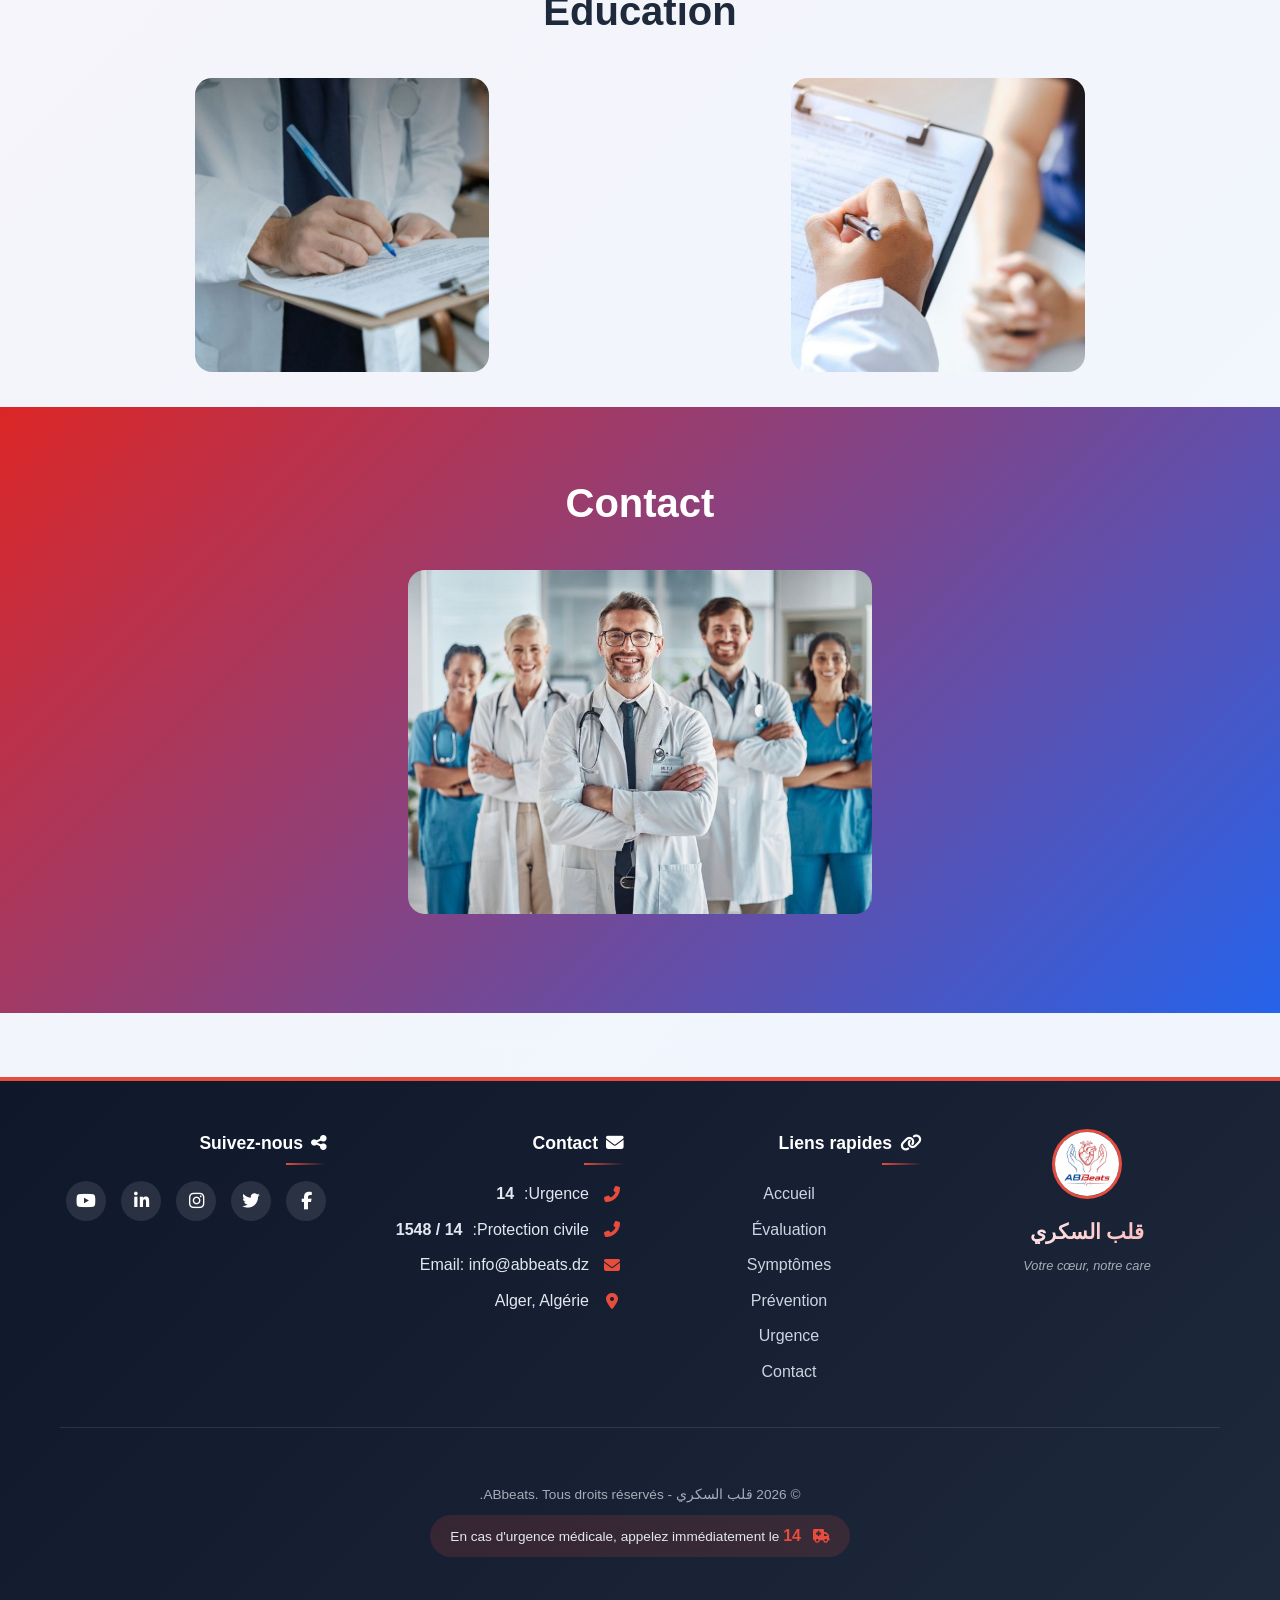
==== commit 6013248f: "Update index.html" ====
--- a/index.html
+++ b/index.html
@@ -11,17 +11,18 @@
   <header class="header">
     <div class="container">
       <nav class="navbar">
-        <div class="logo">
-          <img src="image/logo.jpg" alt="Image: Cœur et soins" > 
-          <span class="logo-heart"></span>
-          <span class="logo-text">قلب السكري</span>
-        </div>
+      
         <div class="nav-links">
           <a href="#accueil" class="nav-link">Accueil</a>
           <a href="#risk" class="nav-link">Évaluation du risque</a>
           <a href="#symptoms" class="nav-link">Symptômes</a>
           <a href="#exams" class="nav-link">Examens médicaux</a>
           <a href="#contact" class="nav-link">Contact</a>
+        </div>
+          <div class="logo">
+          <img src="image/logo.jpg" alt="Image: Cœur et soins" > 
+          <span class="logo-heart"></span>
+          <span class="logo-text">قلب السكري</span>
         </div>
         <div class="nav-actions">
           <button class="login-btn"><a href="signUp/login.html" style="color: inherit; text-decoration: none;">LogIn</a></button>
--- a/style.css
+++ b/style.css
@@ -1055,3 +1055,118 @@
 .footer-section:nth-child(2) { animation-delay: 0.2s; }
 .footer-section:nth-child(3) { animation-delay: 0.3s; }
 .footer-section:nth-child(4) { animation-delay: 0.4s; }
+
+
+/* ============================================
+   ABOUT SIMPLE SECTION
+   ============================================ */
+
+.about-simple {
+  padding: 3rem 0;
+  background: linear-gradient(135deg, #ffffff 0%, #f8fafc 100%);
+}
+
+.about-wrapper {
+  display: flex;
+  align-items: center;
+  gap: 3rem;
+  flex-wrap: wrap;
+}
+
+/* Image / Logo */
+.about-image {
+  flex: 1;
+  text-align: center;
+  min-width: 200px;
+}
+
+.about-image img {
+  width: 180px;
+  height: 180px;
+  border-radius: 50%;
+  object-fit: cover;
+  border: 4px solid #e74c3c;
+  box-shadow: 0 10px 30px rgba(0, 0, 0, 0.15);
+  transition: all 0.3s;
+  background: white;
+  padding: 8px;
+}
+
+.about-image img:hover {
+  transform: scale(1.02);
+  border-color: #c0392b;
+}
+
+/* Texte */
+.about-content {
+  flex: 2;
+}
+
+.about-content h2 {
+  font-size: 2rem;
+  font-weight: 700;
+  background: linear-gradient(135deg, #1e3c5c, #2a5f6e);
+  -webkit-background-clip: text;
+  background-clip: text;
+  color: transparent;
+  margin-bottom: 0.5rem;
+}
+
+.about-slogan {
+  font-size: 1.1rem;
+  font-style: italic;
+  color: #e74c3c;
+  margin-bottom: 1rem;
+  font-weight: 500;
+}
+
+.about-description {
+  color: #475569;
+  line-height: 1.7;
+  margin-bottom: 1.5rem;
+}
+
+.about-features {
+  display: flex;
+  flex-wrap: wrap;
+  gap: 1.5rem;
+}
+
+.about-features span {
+  display: inline-flex;
+  align-items: center;
+  gap: 8px;
+  color: #1e293b;
+  font-size: 0.9rem;
+}
+
+.about-features i {
+  color: #e74c3c;
+  font-size: 1rem;
+}
+
+/* Responsive */
+@media (max-width: 768px) {
+  .about-simple {
+    padding: 2rem 0;
+  }
+  
+  .about-wrapper {
+    flex-direction: column;
+    text-align: center;
+    gap: 1.5rem;
+  }
+  
+  .about-image img {
+    width: 120px;
+    height: 120px;
+  }
+  
+  .about-content h2 {
+    font-size: 1.5rem;
+  }
+  
+  .about-features {
+    justify-content: center;
+  }
+}
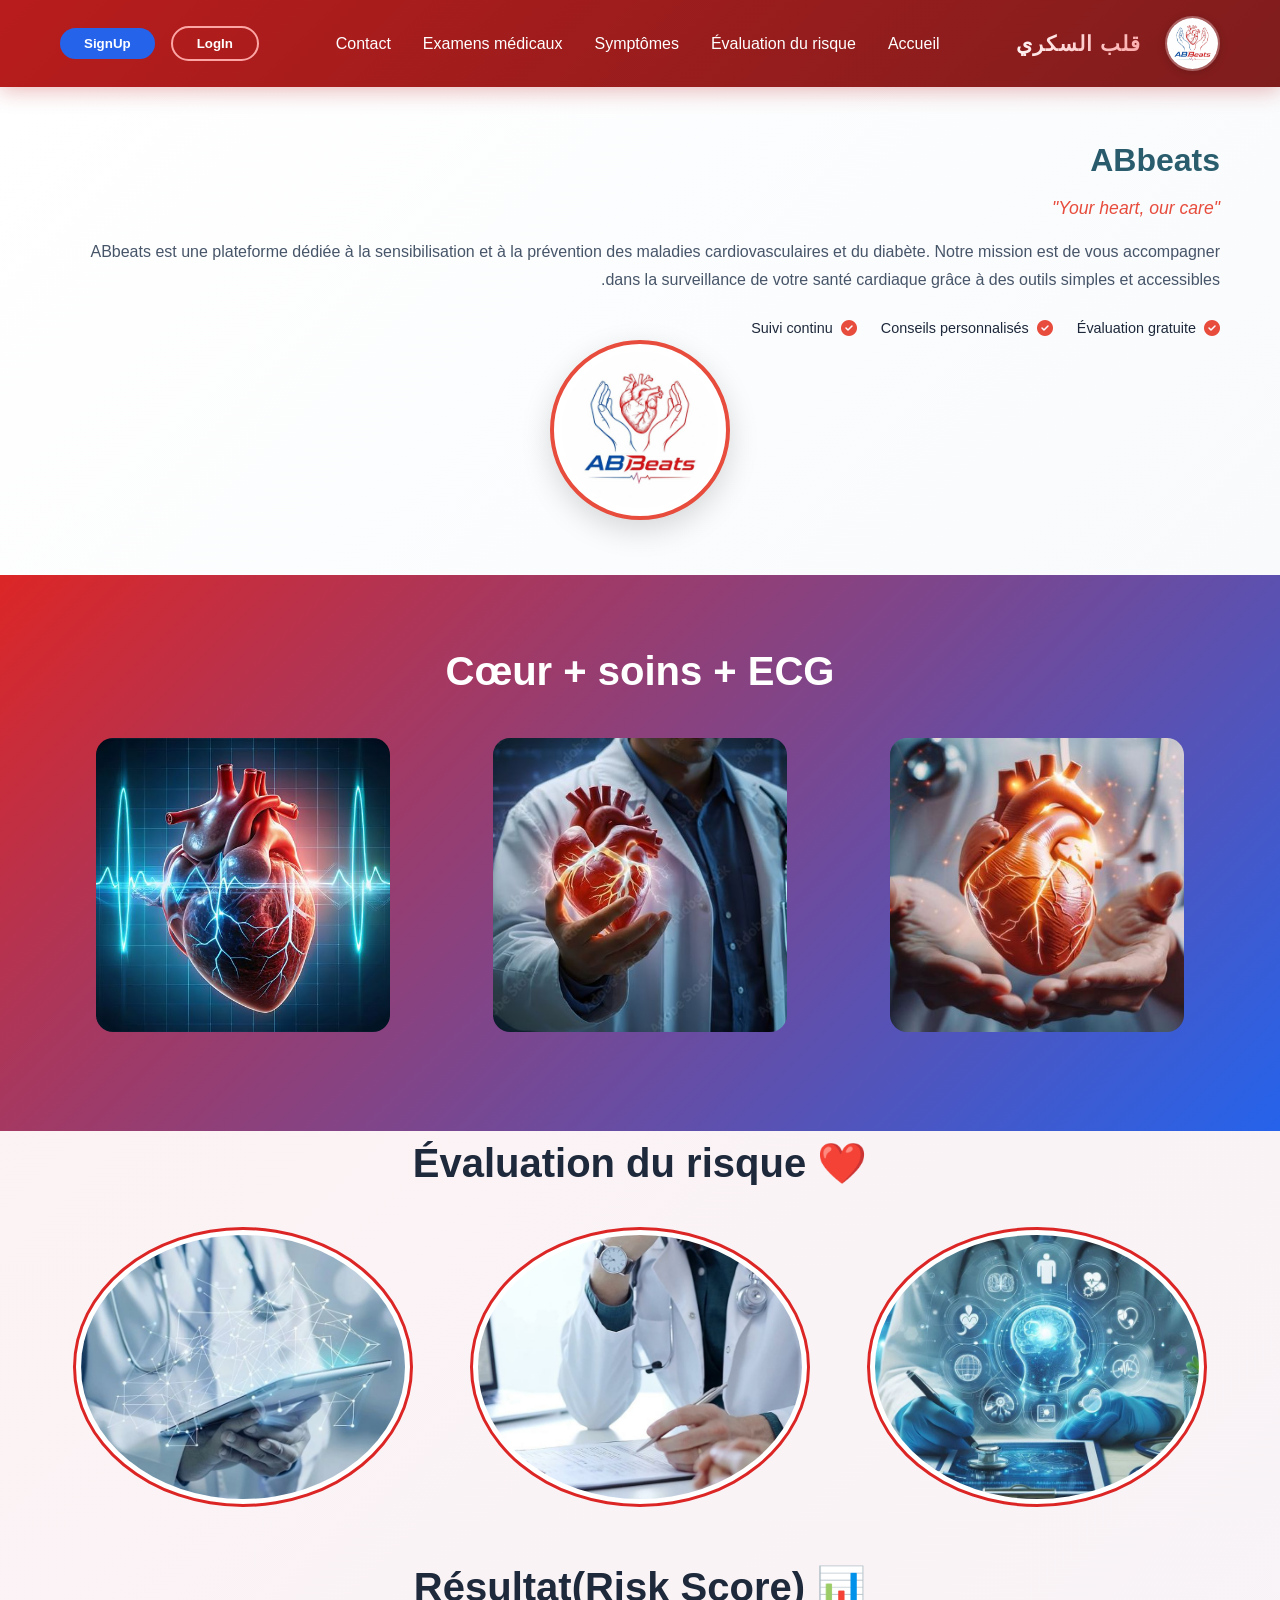
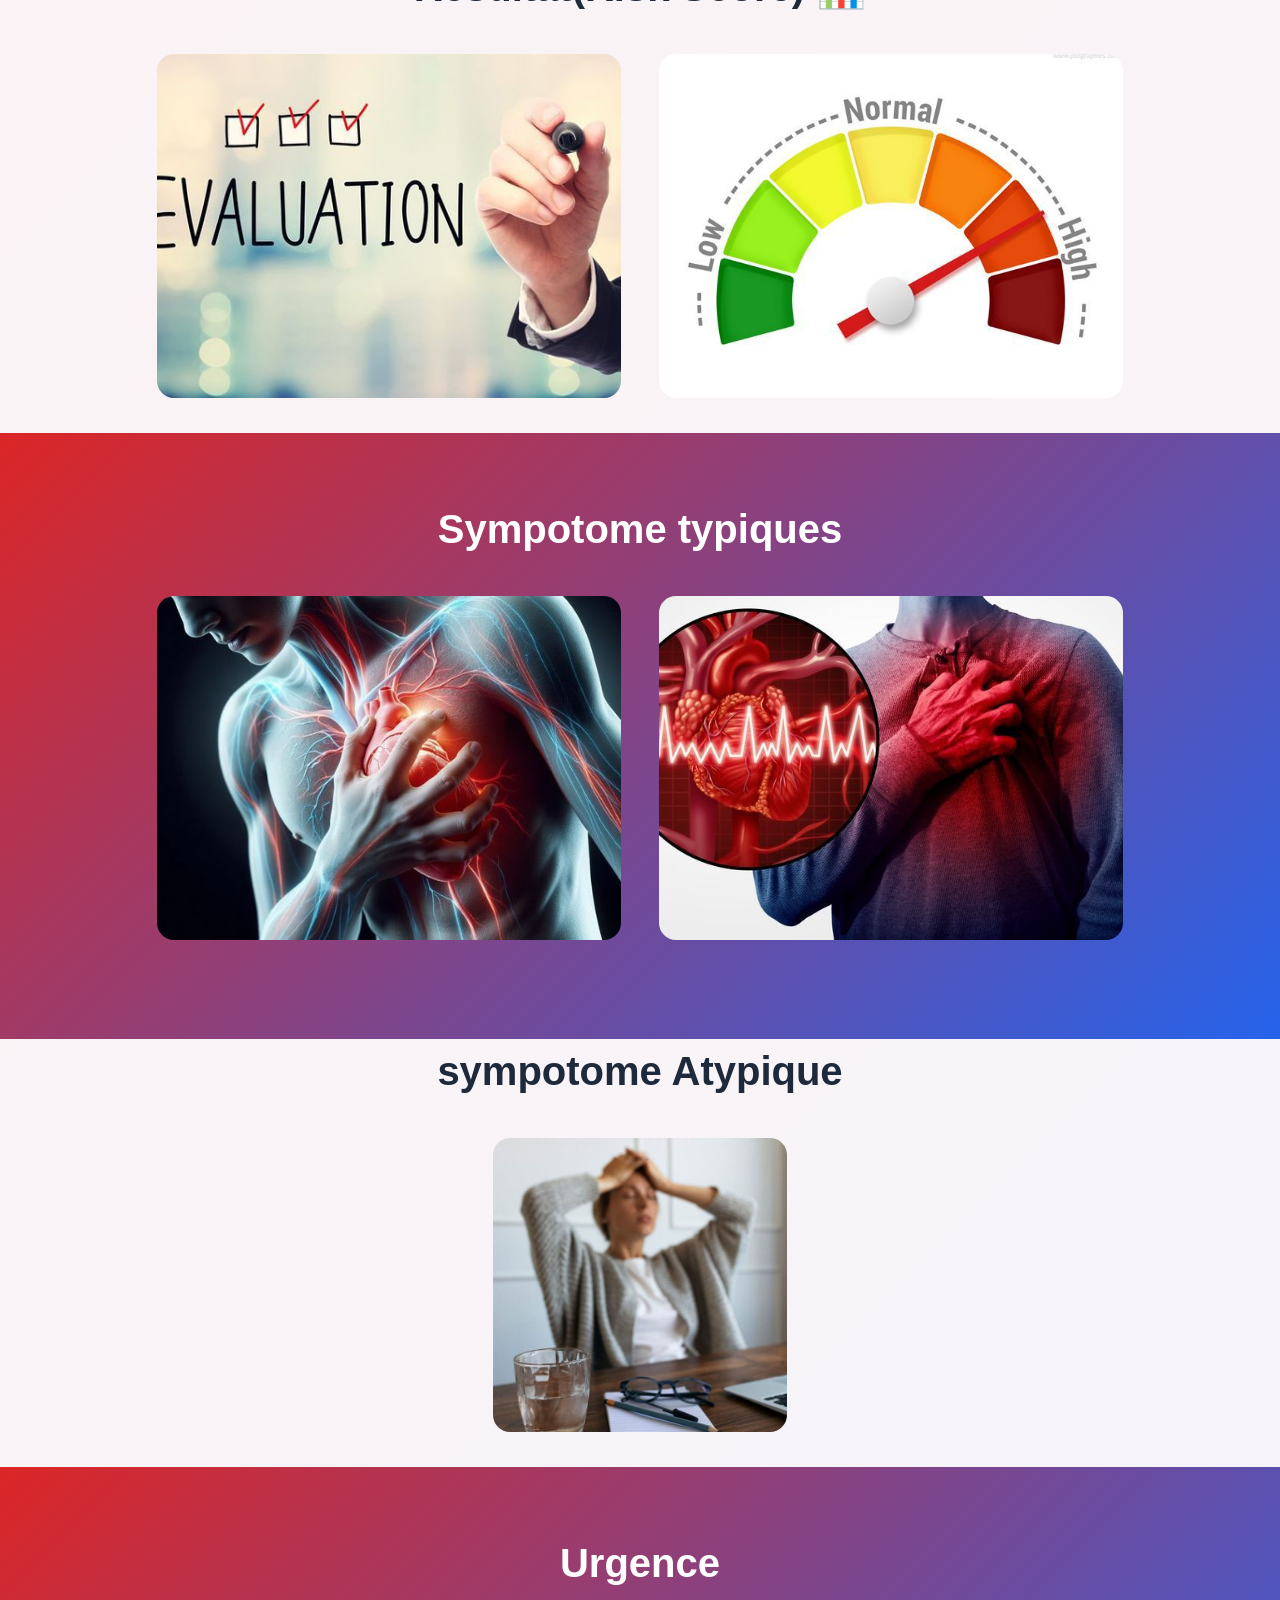
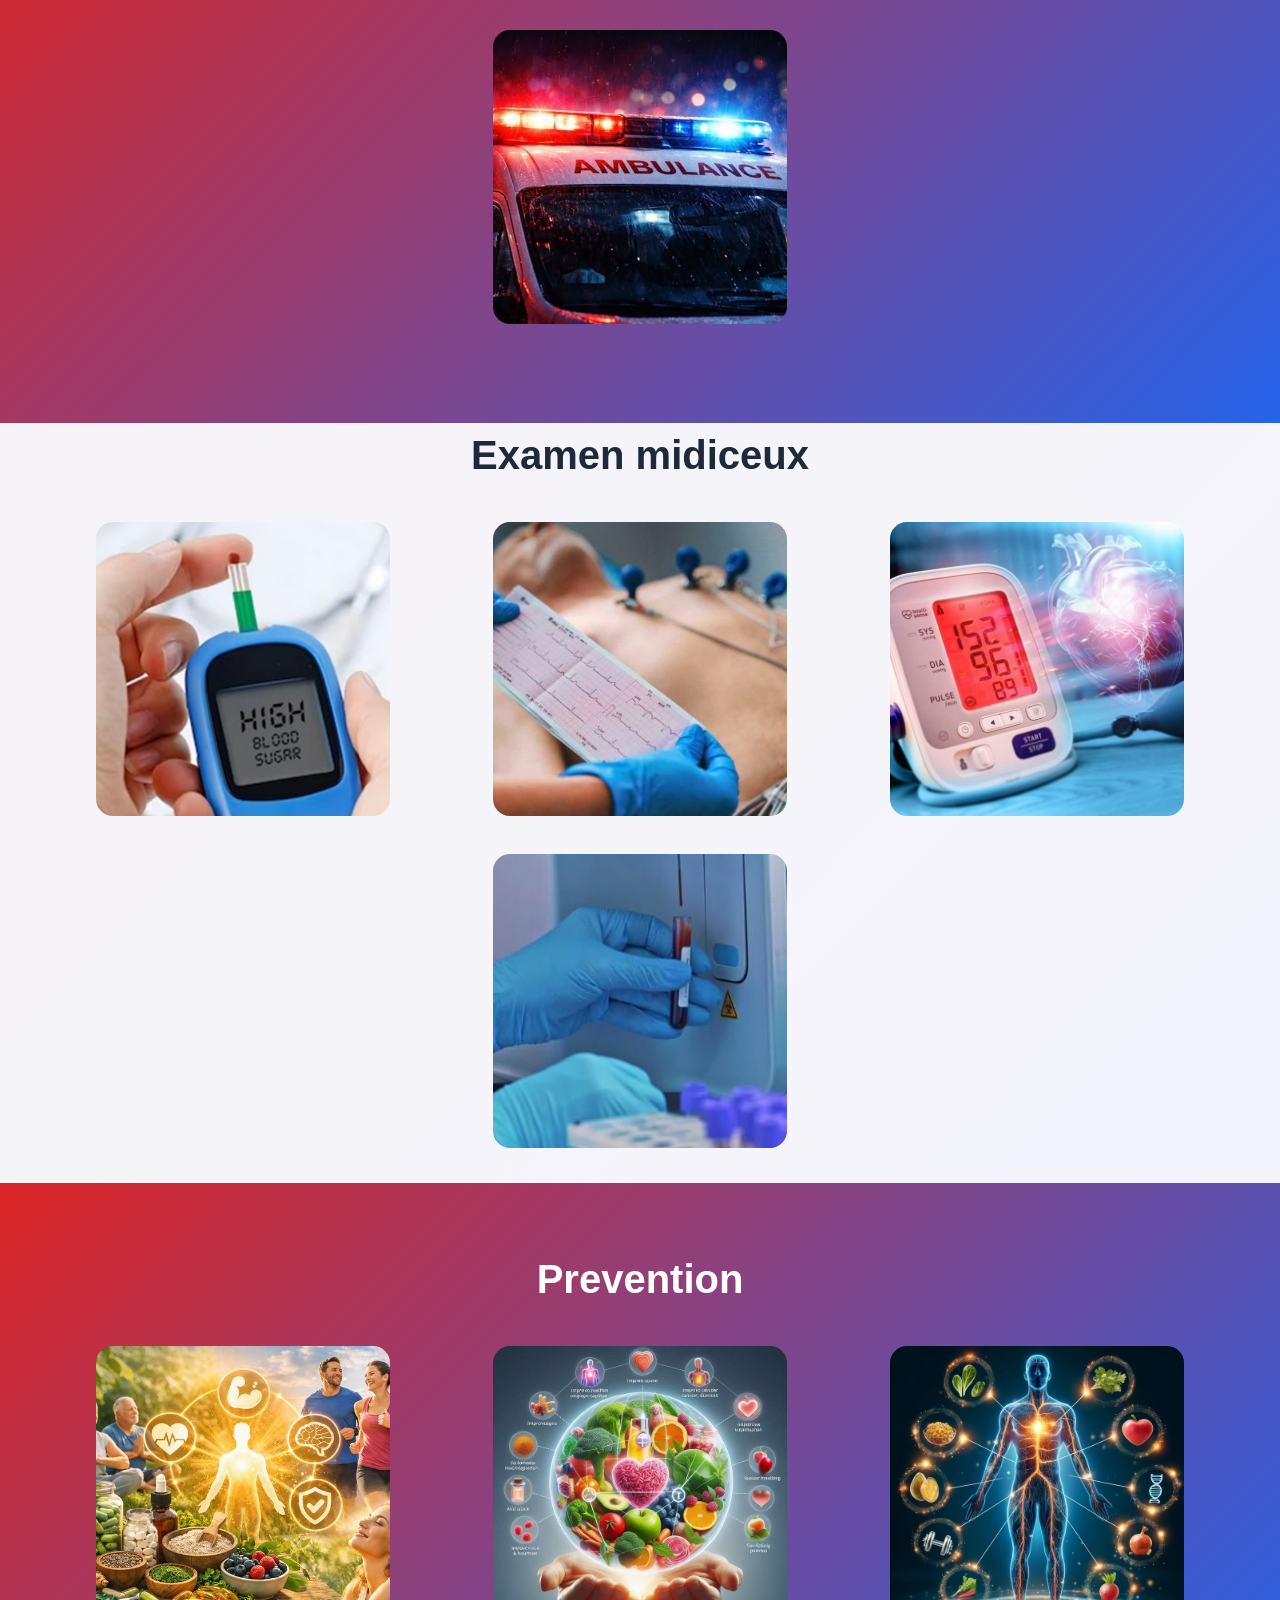
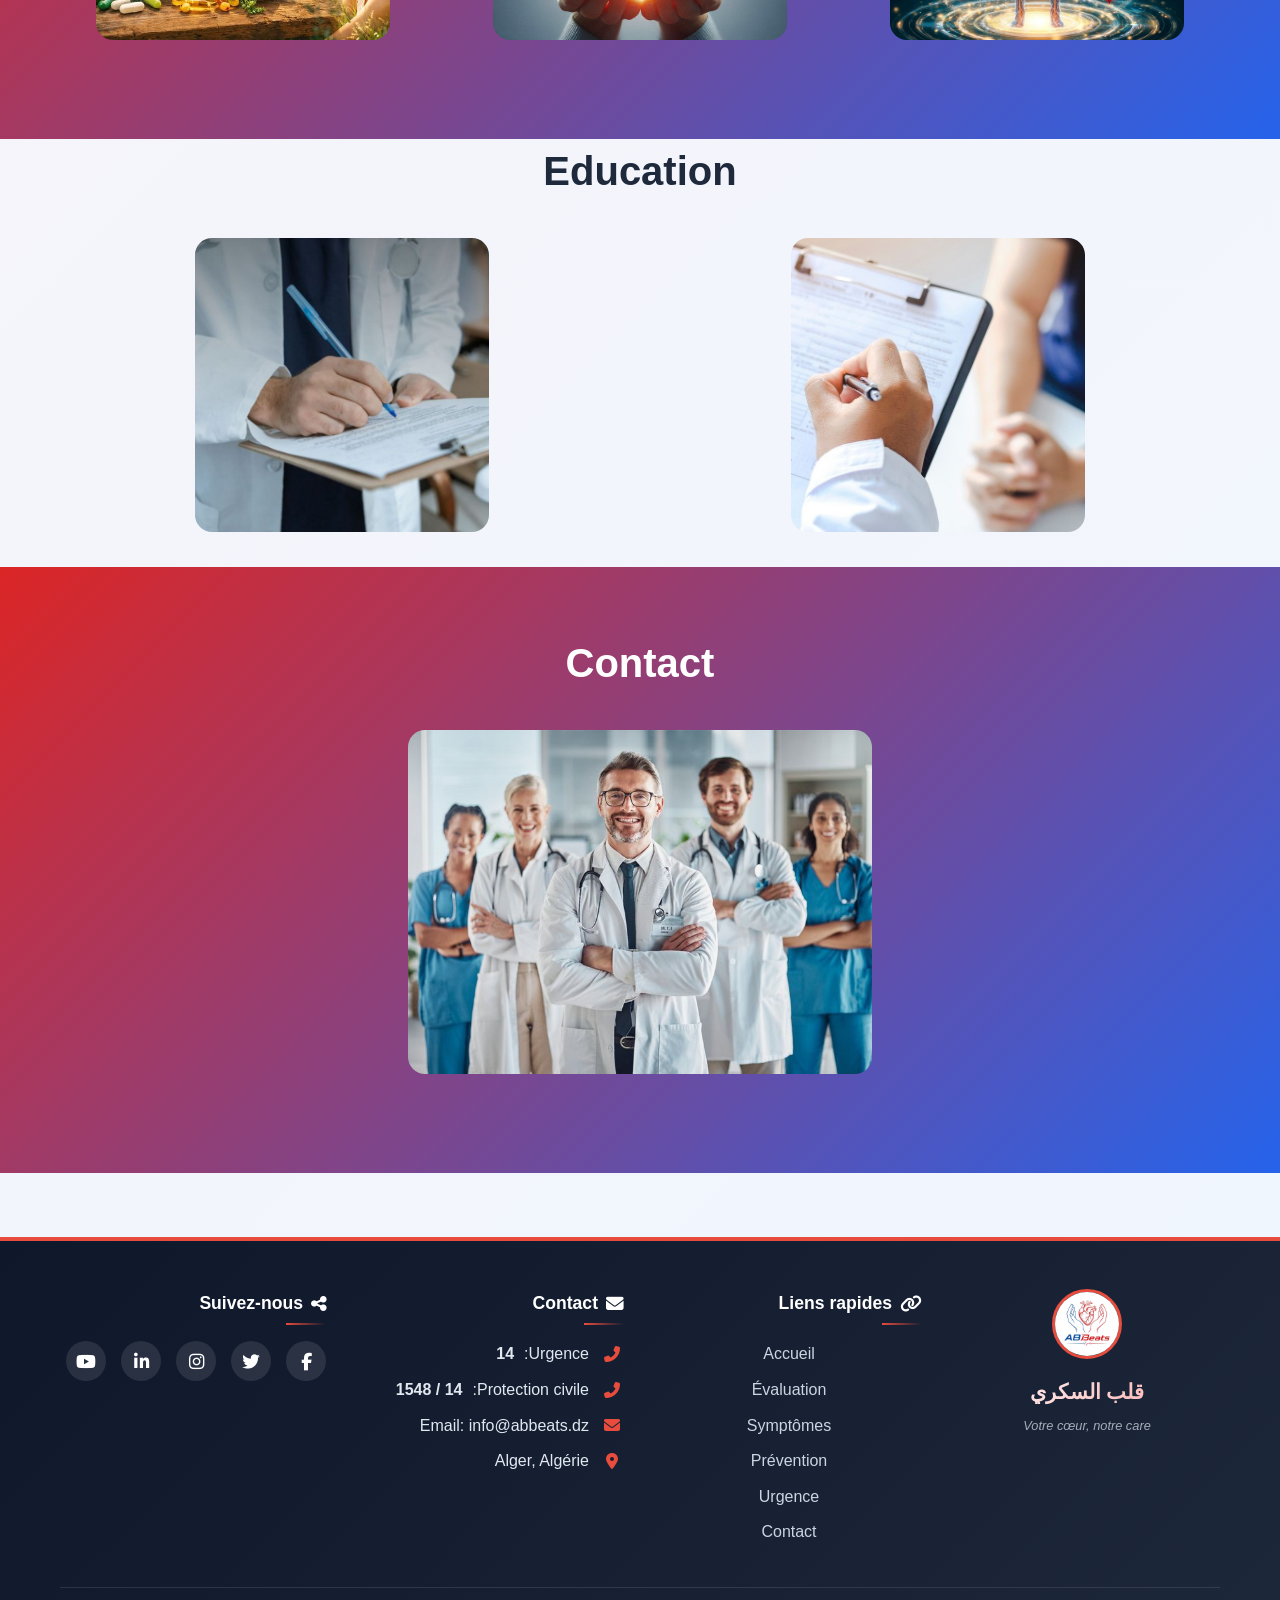
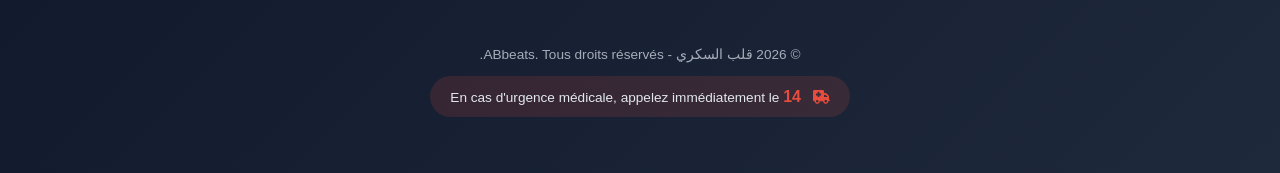
==== commit 4ad7870a: "Update index.html" ====
--- a/index.html
+++ b/index.html
@@ -11,7 +11,11 @@
   <header class="header">
     <div class="container">
       <nav class="navbar">
-      
+       <div class="logo">
+          <img src="image/logo.jpg" alt="Image: Cœur et soins" > 
+          <span class="logo-heart"></span>
+          <span class="logo-text">قلب السكري</span>
+        </div>
         <div class="nav-links">
           <a href="#accueil" class="nav-link">Accueil</a>
           <a href="#risk" class="nav-link">Évaluation du risque</a>
@@ -19,11 +23,7 @@
           <a href="#exams" class="nav-link">Examens médicaux</a>
           <a href="#contact" class="nav-link">Contact</a>
         </div>
-          <div class="logo">
-          <img src="image/logo.jpg" alt="Image: Cœur et soins" > 
-          <span class="logo-heart"></span>
-          <span class="logo-text">قلب السكري</span>
-        </div>
+         
         <div class="nav-actions">
           <button class="login-btn"><a href="signUp/login.html" style="color: inherit; text-decoration: none;">LogIn</a></button>
           <button class="register-btn"><a href="signUp/signup.html" style="color: inherit; text-decoration: none;">SignUp</a></button>
@@ -41,9 +41,7 @@
     <section class="about-simple">
   <div class="container">
     <div class="about-wrapper">
-      <div class="about-image">
-        <img src="image/logo.jpg" alt="Logo ABbeats">
-      </div>
+    
       <div class="about-content">
         <h2>ABbeats</h2>
         <p class="about-slogan">"Your heart, our care"</p>
@@ -56,6 +54,9 @@
           <span><i class="fas fa-check-circle"></i> Conseils personnalisés</span>
           <span><i class="fas fa-check-circle"></i> Suivi continu</span>
         </div>
+          <div class="about-image">
+        <img src="image/logo.jpg" alt="Logo ABbeats">
+      </div>
       </div>
     </div>
   </div>
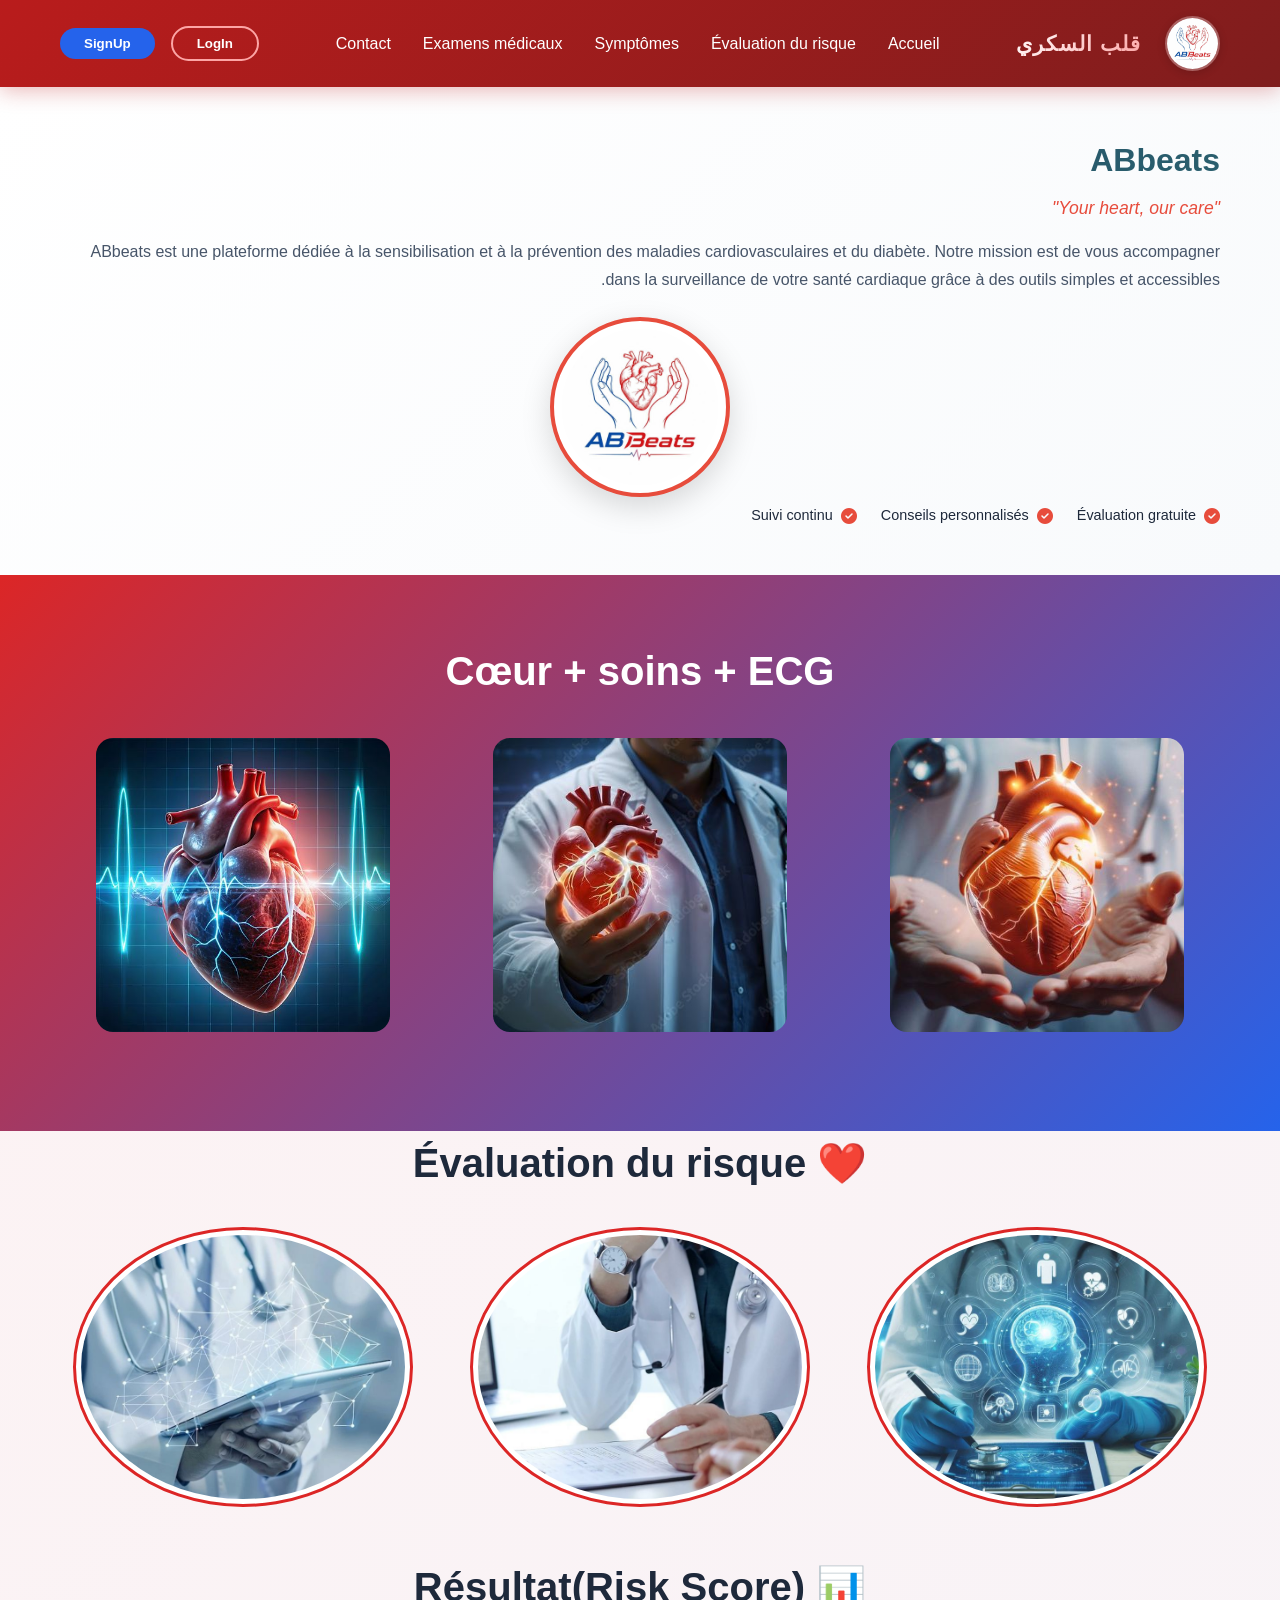
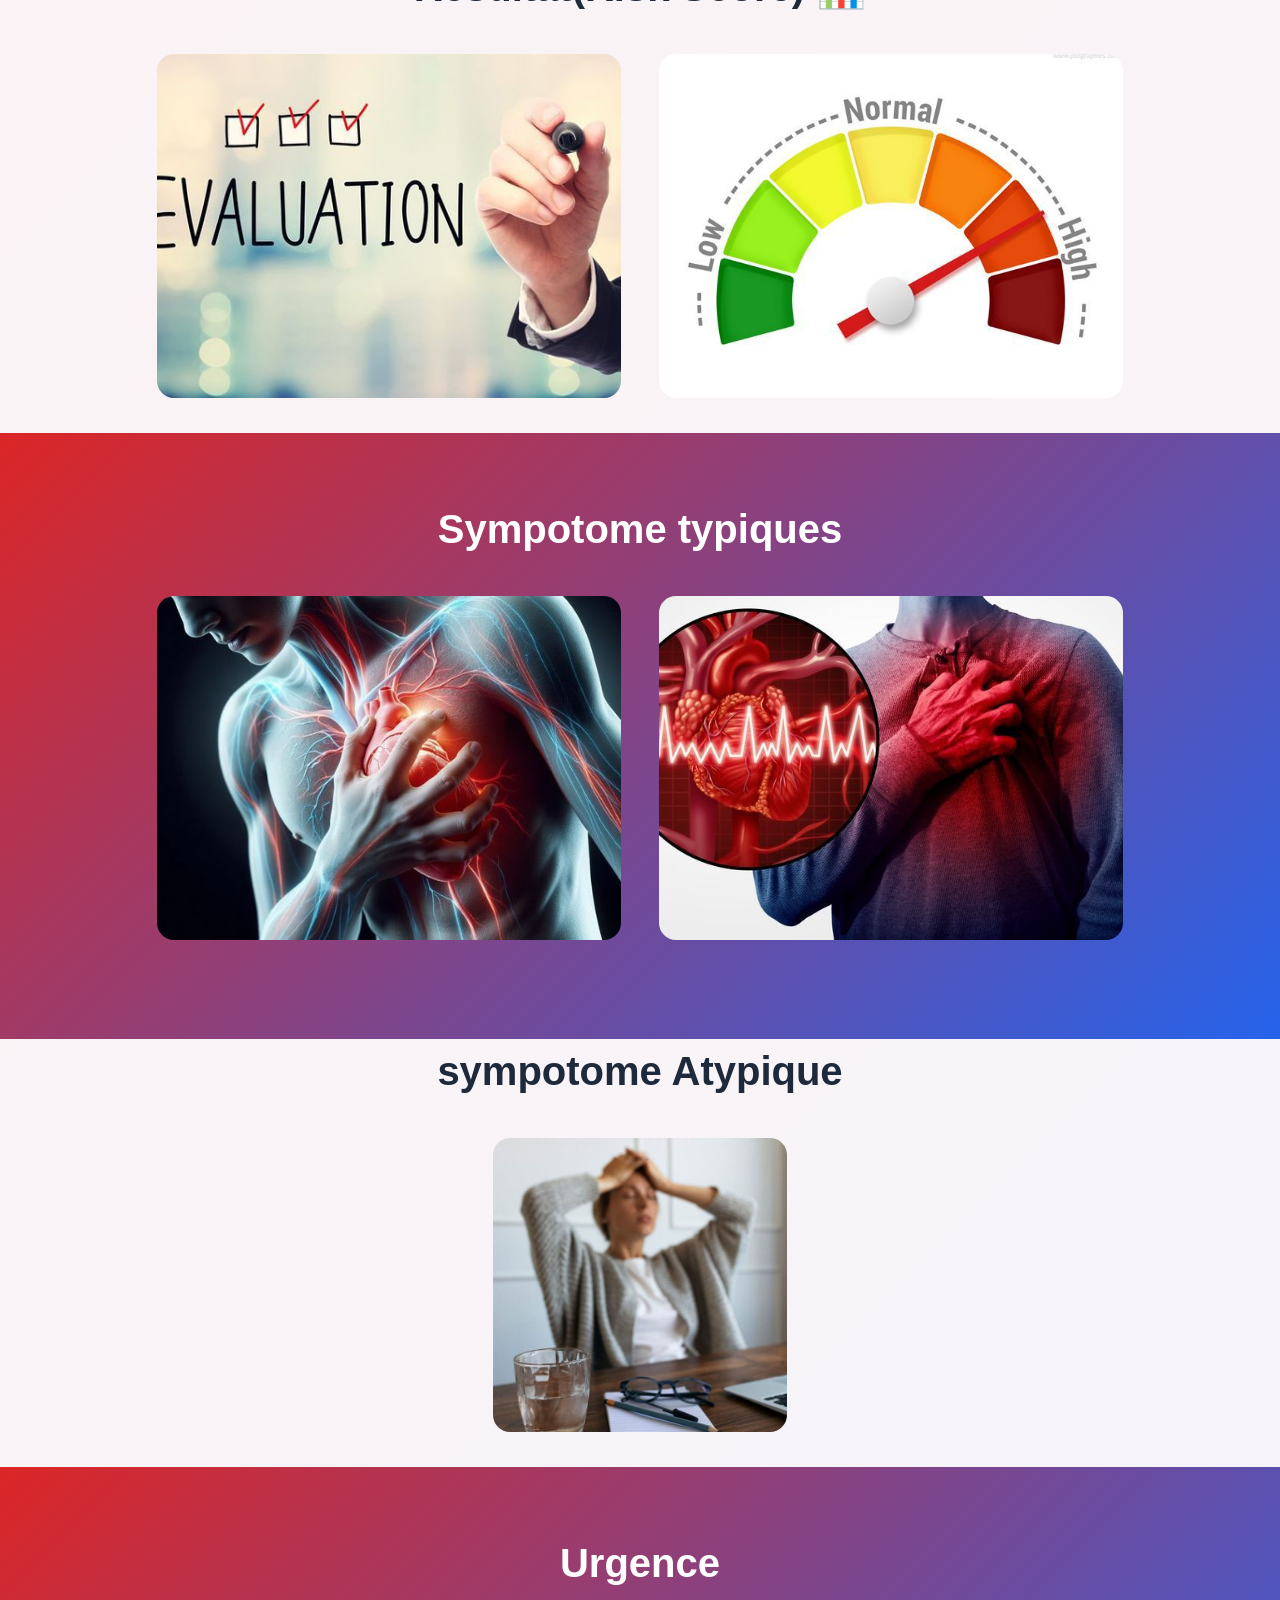
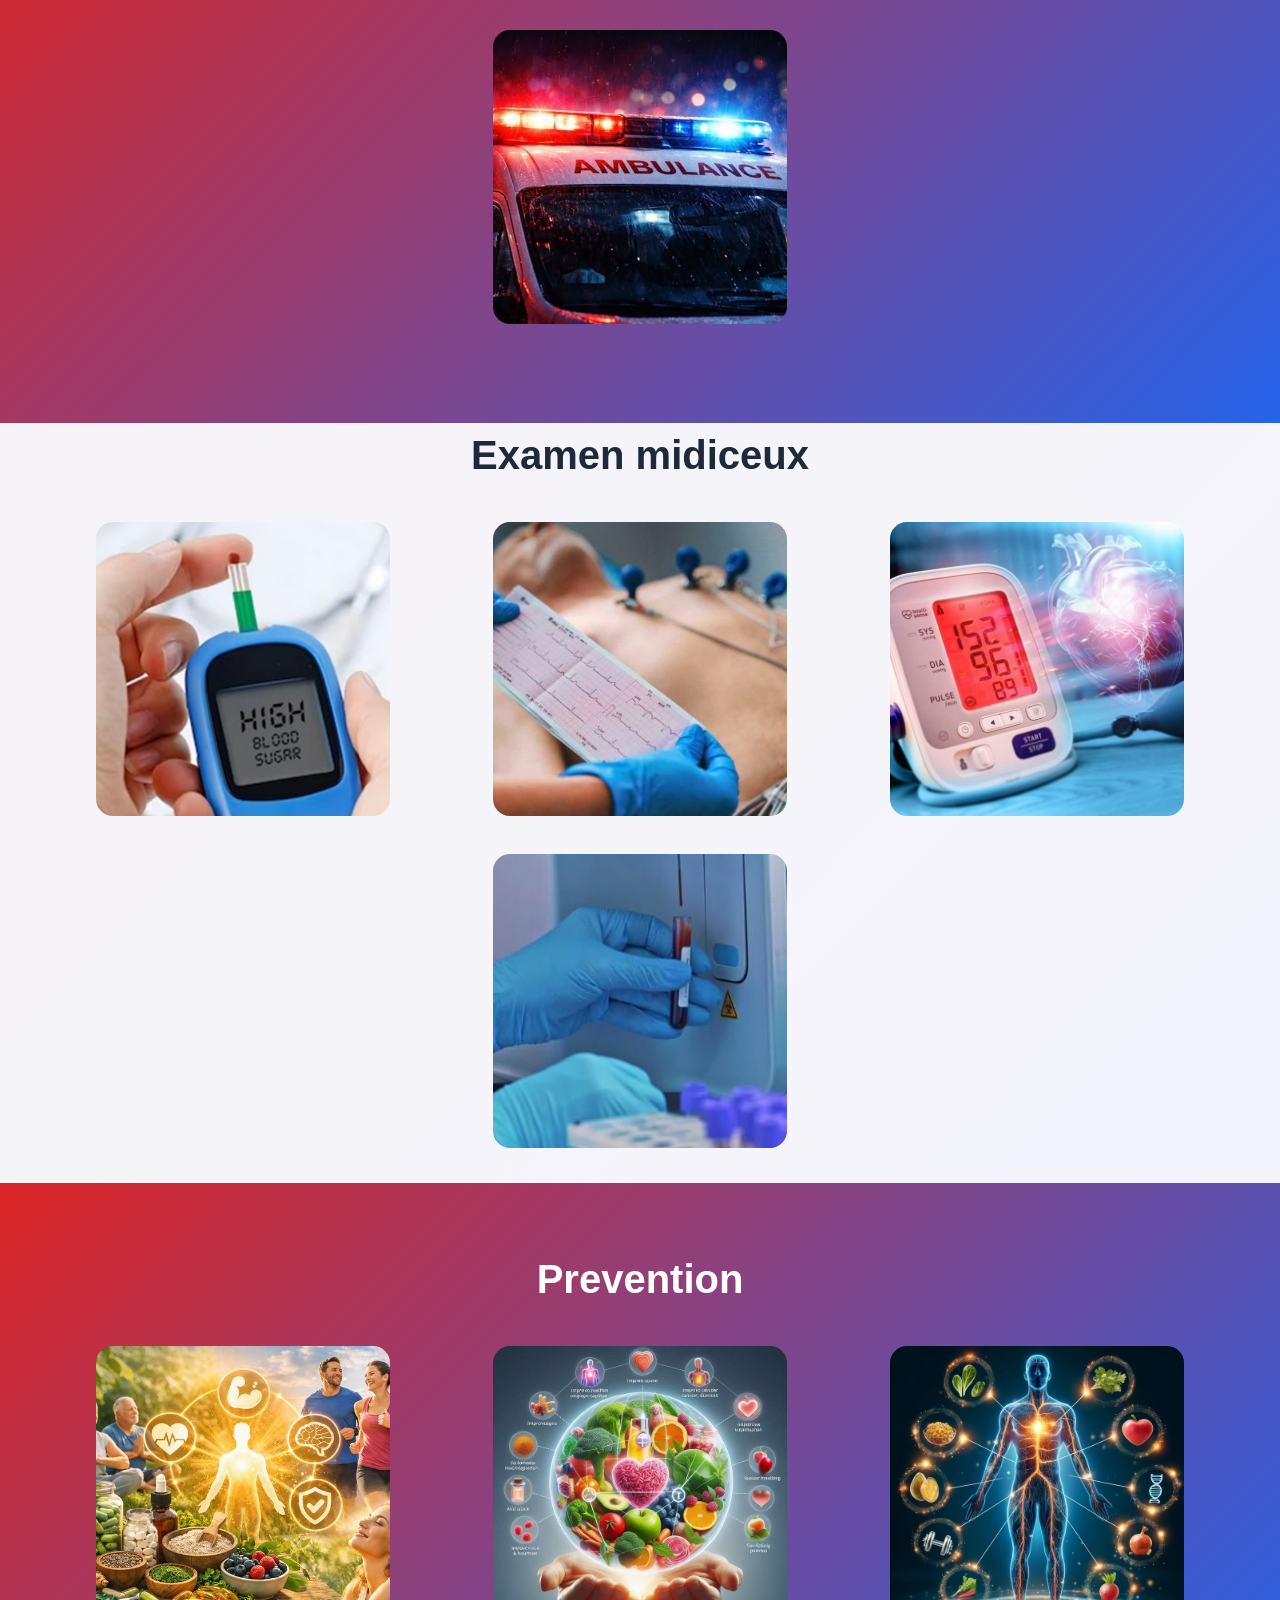
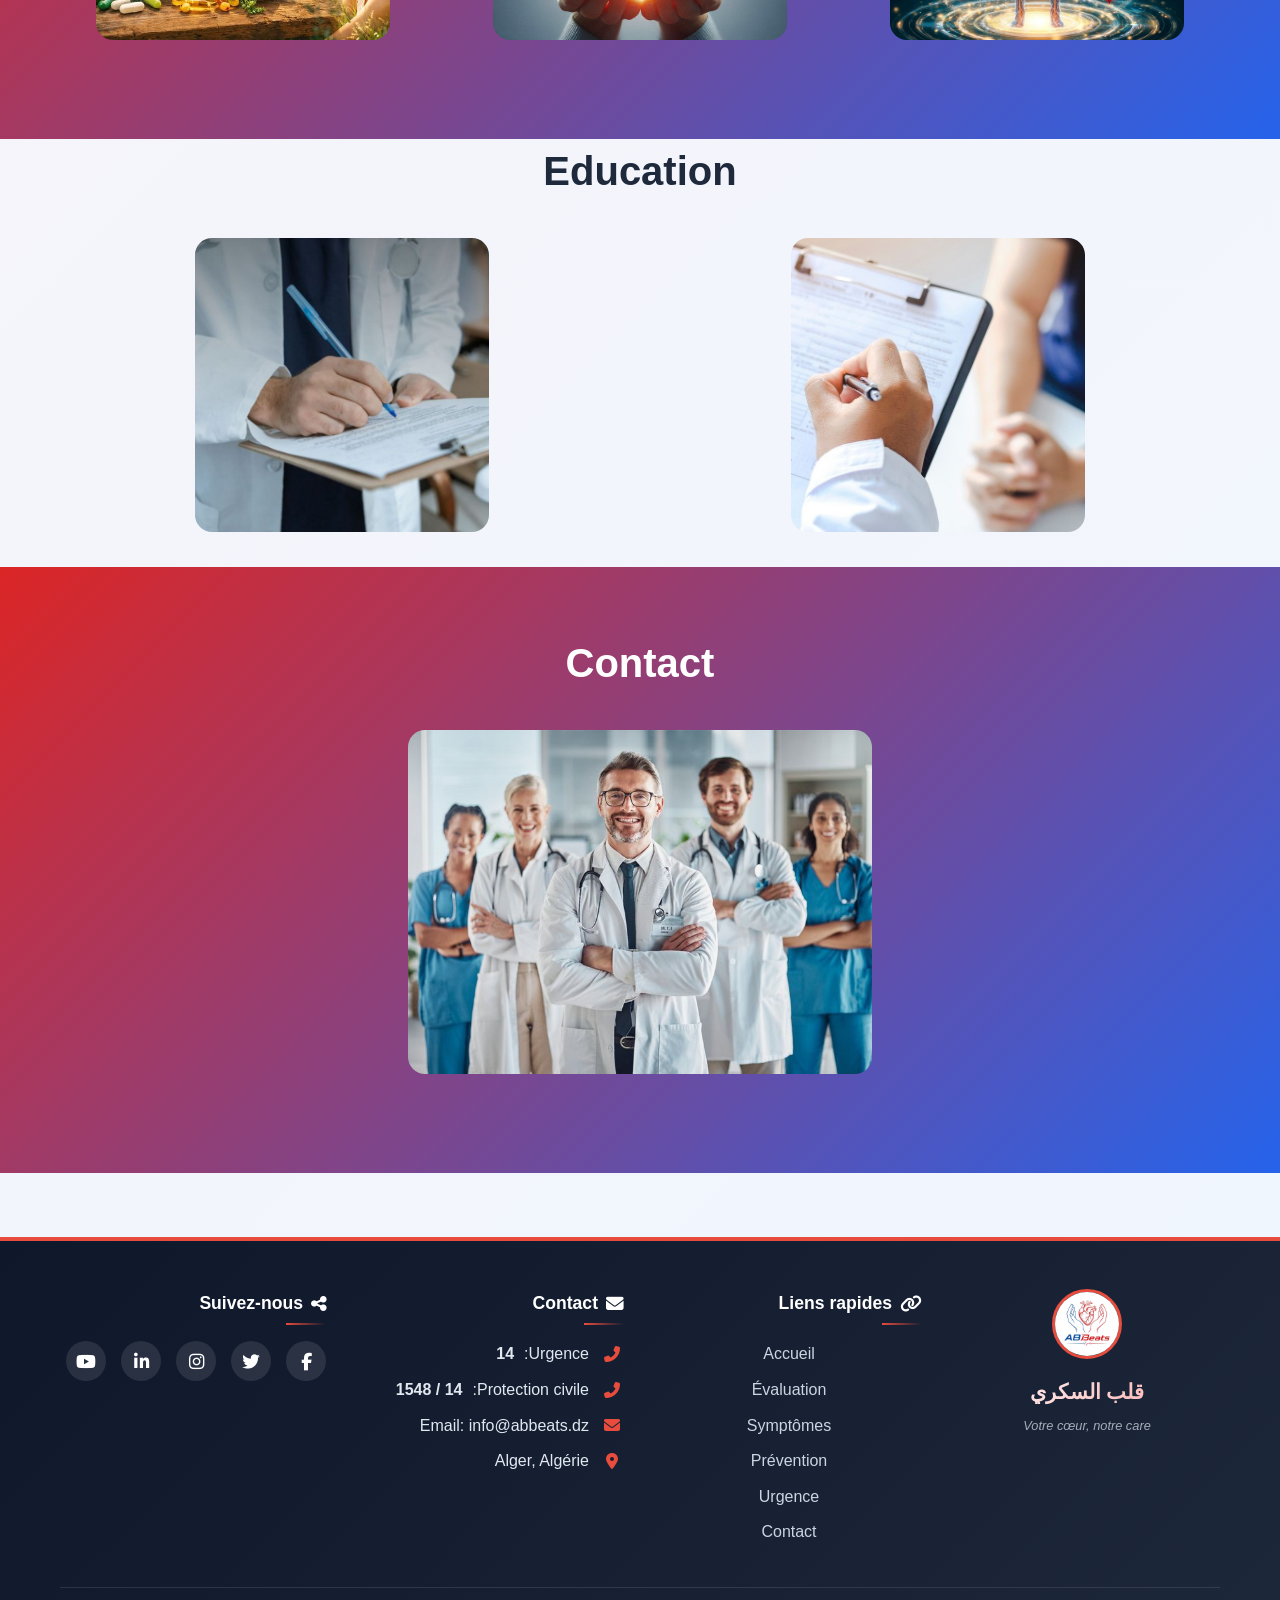
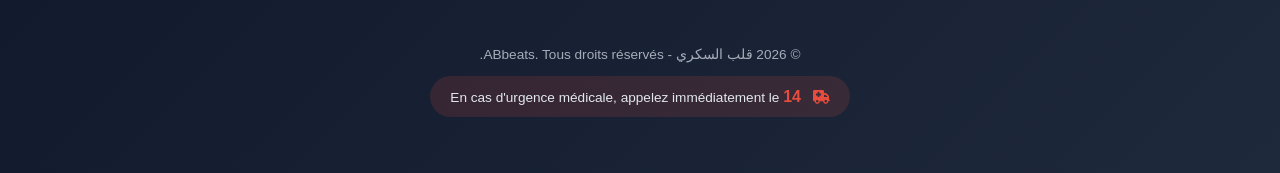
==== commit acead716: "Update index.html" ====
--- a/index.html
+++ b/index.html
@@ -49,13 +49,14 @@
           ABbeats est une plateforme dédiée à la sensibilisation et à la prévention des maladies cardiovasculaires et du diabète. 
           Notre mission est de vous accompagner dans la surveillance de votre santé cardiaque grâce à des outils simples et accessibles.
         </p>
+         <div class="about-image">
+        <img src="image/logo.jpg" alt="Logo ABbeats">
         <div class="about-features">
           <span><i class="fas fa-check-circle"></i> Évaluation gratuite</span>
           <span><i class="fas fa-check-circle"></i> Conseils personnalisés</span>
           <span><i class="fas fa-check-circle"></i> Suivi continu</span>
         </div>
-          <div class="about-image">
-        <img src="image/logo.jpg" alt="Logo ABbeats">
+         
       </div>
       </div>
     </div>
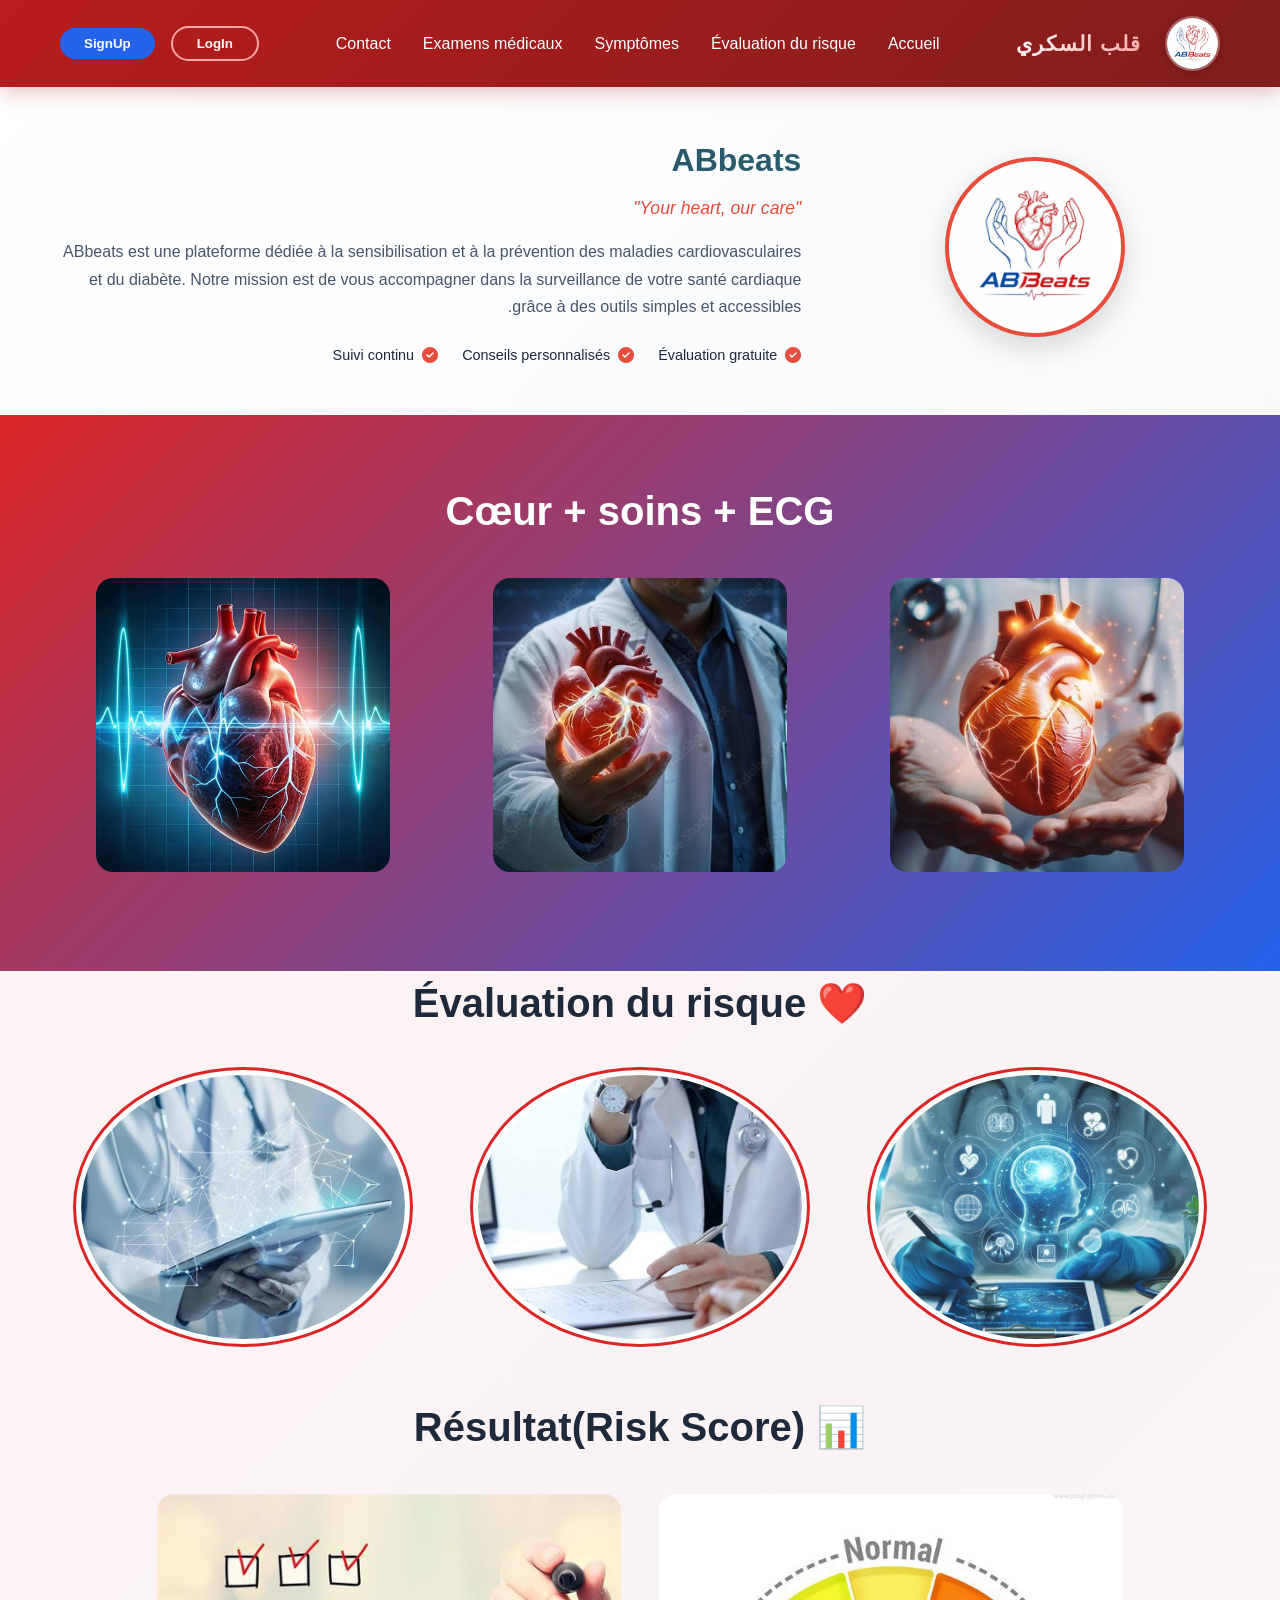
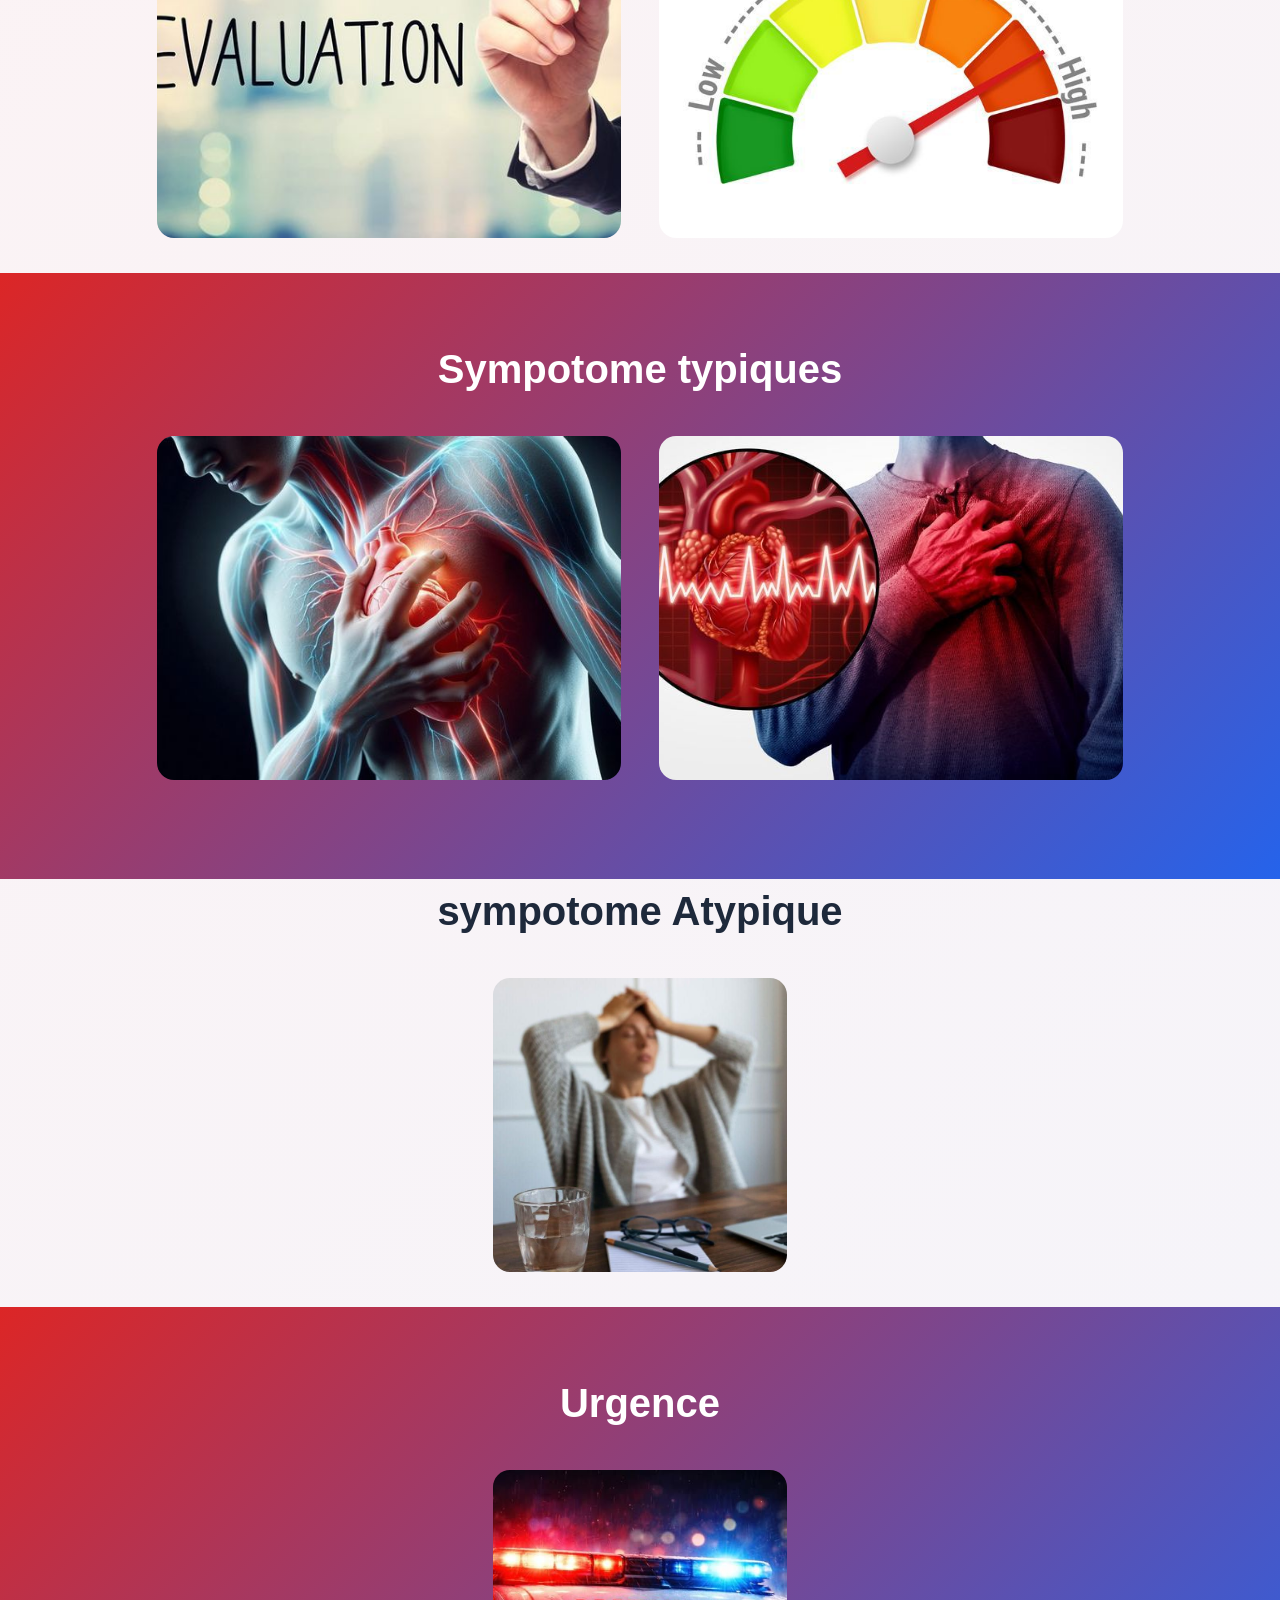
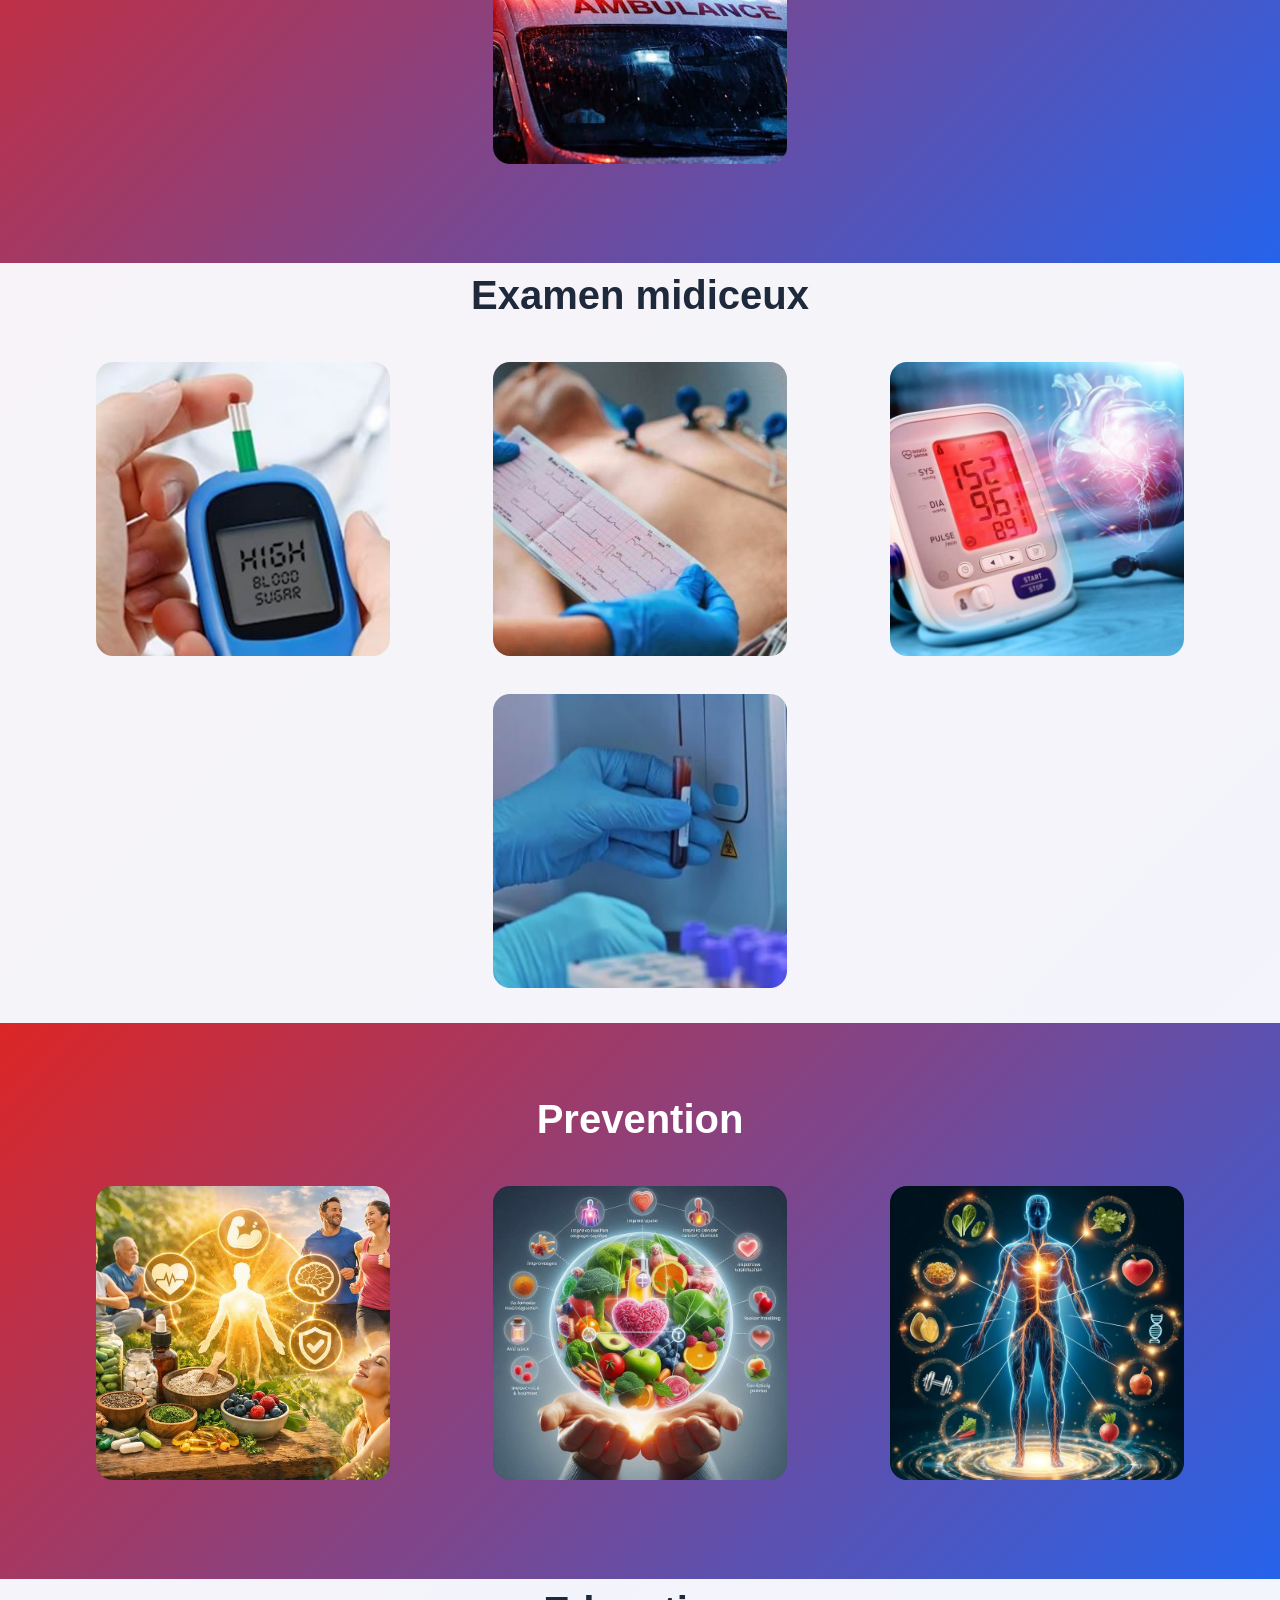
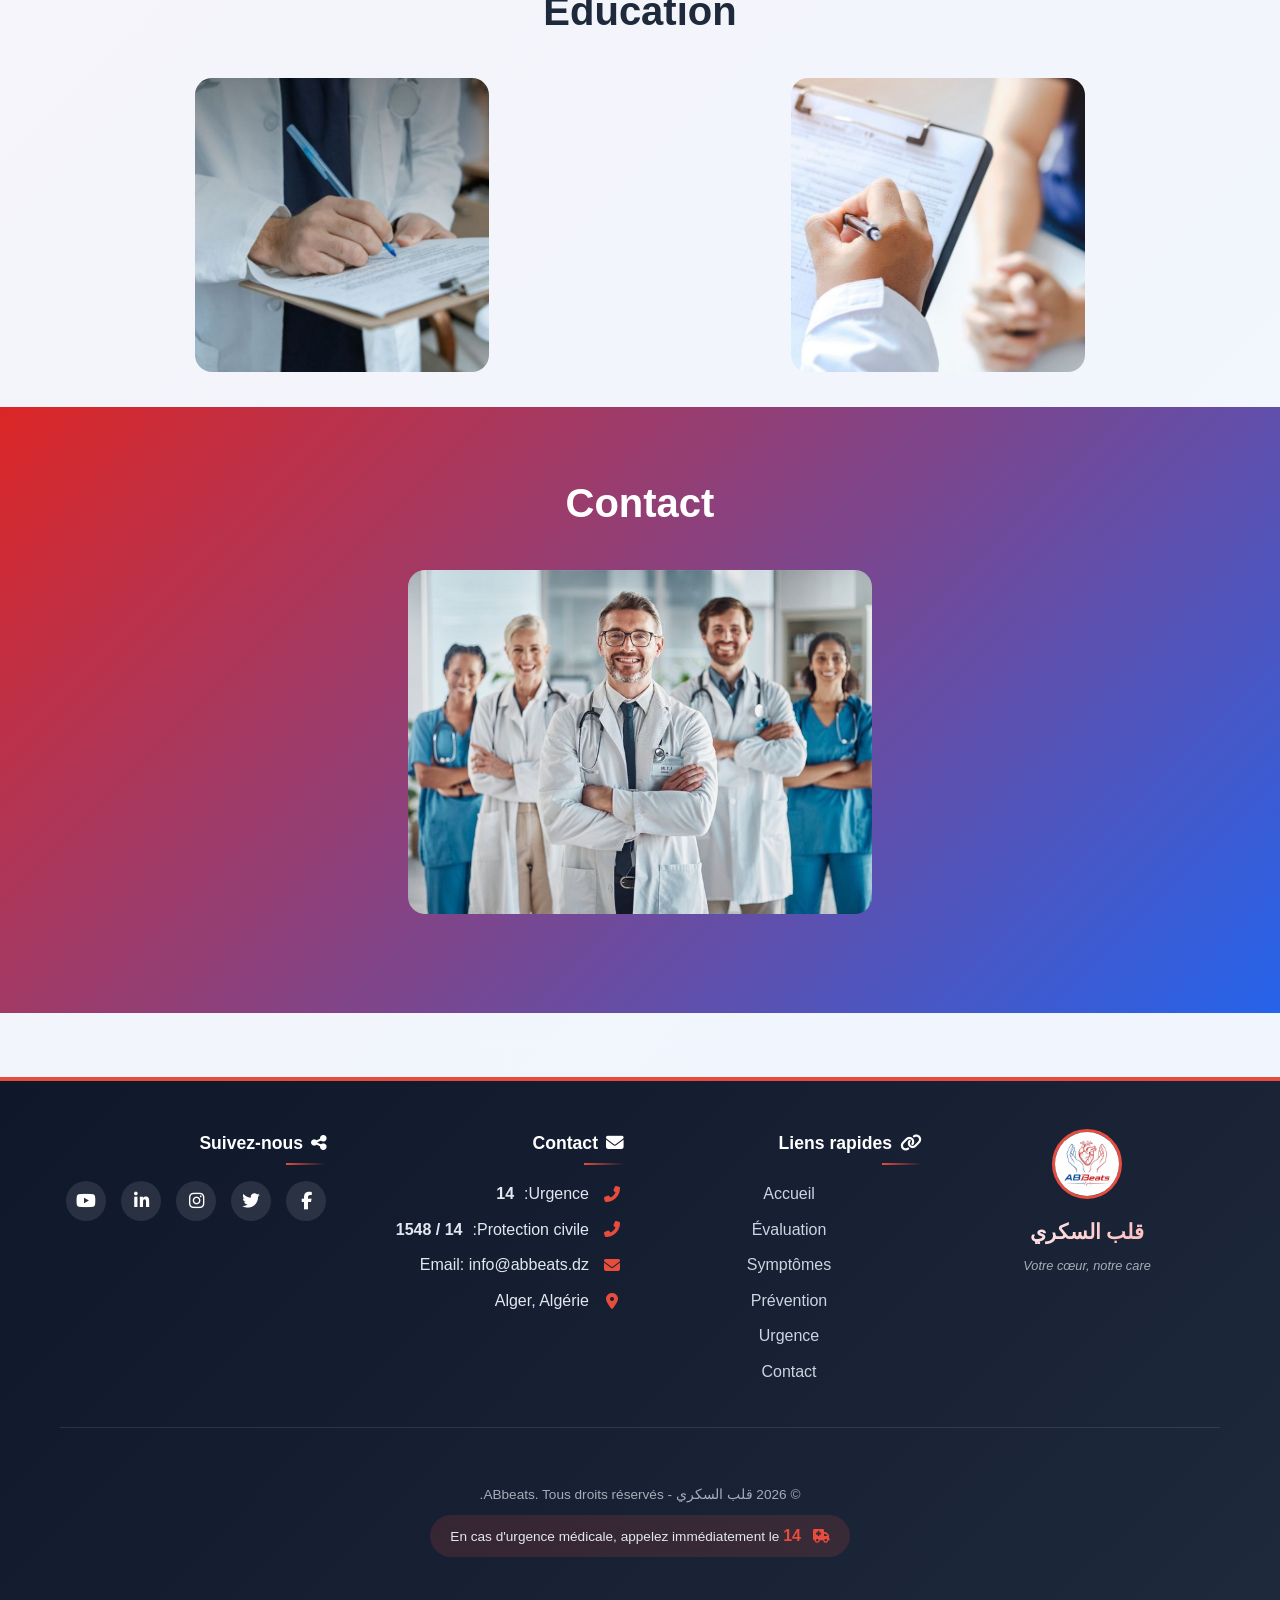
==== commit 153a07a6: "Update index.html" ====
--- a/index.html
+++ b/index.html
@@ -38,10 +38,12 @@
   </header>
 
   <main>
-    <section class="about-simple">
+<section class="about-simple">
   <div class="container">
     <div class="about-wrapper">
-    
+      <div class="about-image">
+        <img src="image/logo.jpg" alt="Logo ABbeats">
+      </div>
       <div class="about-content">
         <h2>ABbeats</h2>
         <p class="about-slogan">"Your heart, our care"</p>
@@ -49,15 +51,11 @@
           ABbeats est une plateforme dédiée à la sensibilisation et à la prévention des maladies cardiovasculaires et du diabète. 
           Notre mission est de vous accompagner dans la surveillance de votre santé cardiaque grâce à des outils simples et accessibles.
         </p>
-         <div class="about-image">
-        <img src="image/logo.jpg" alt="Logo ABbeats">
         <div class="about-features">
           <span><i class="fas fa-check-circle"></i> Évaluation gratuite</span>
           <span><i class="fas fa-check-circle"></i> Conseils personnalisés</span>
           <span><i class="fas fa-check-circle"></i> Suivi continu</span>
         </div>
-         
-      </div>
       </div>
     </div>
   </div>
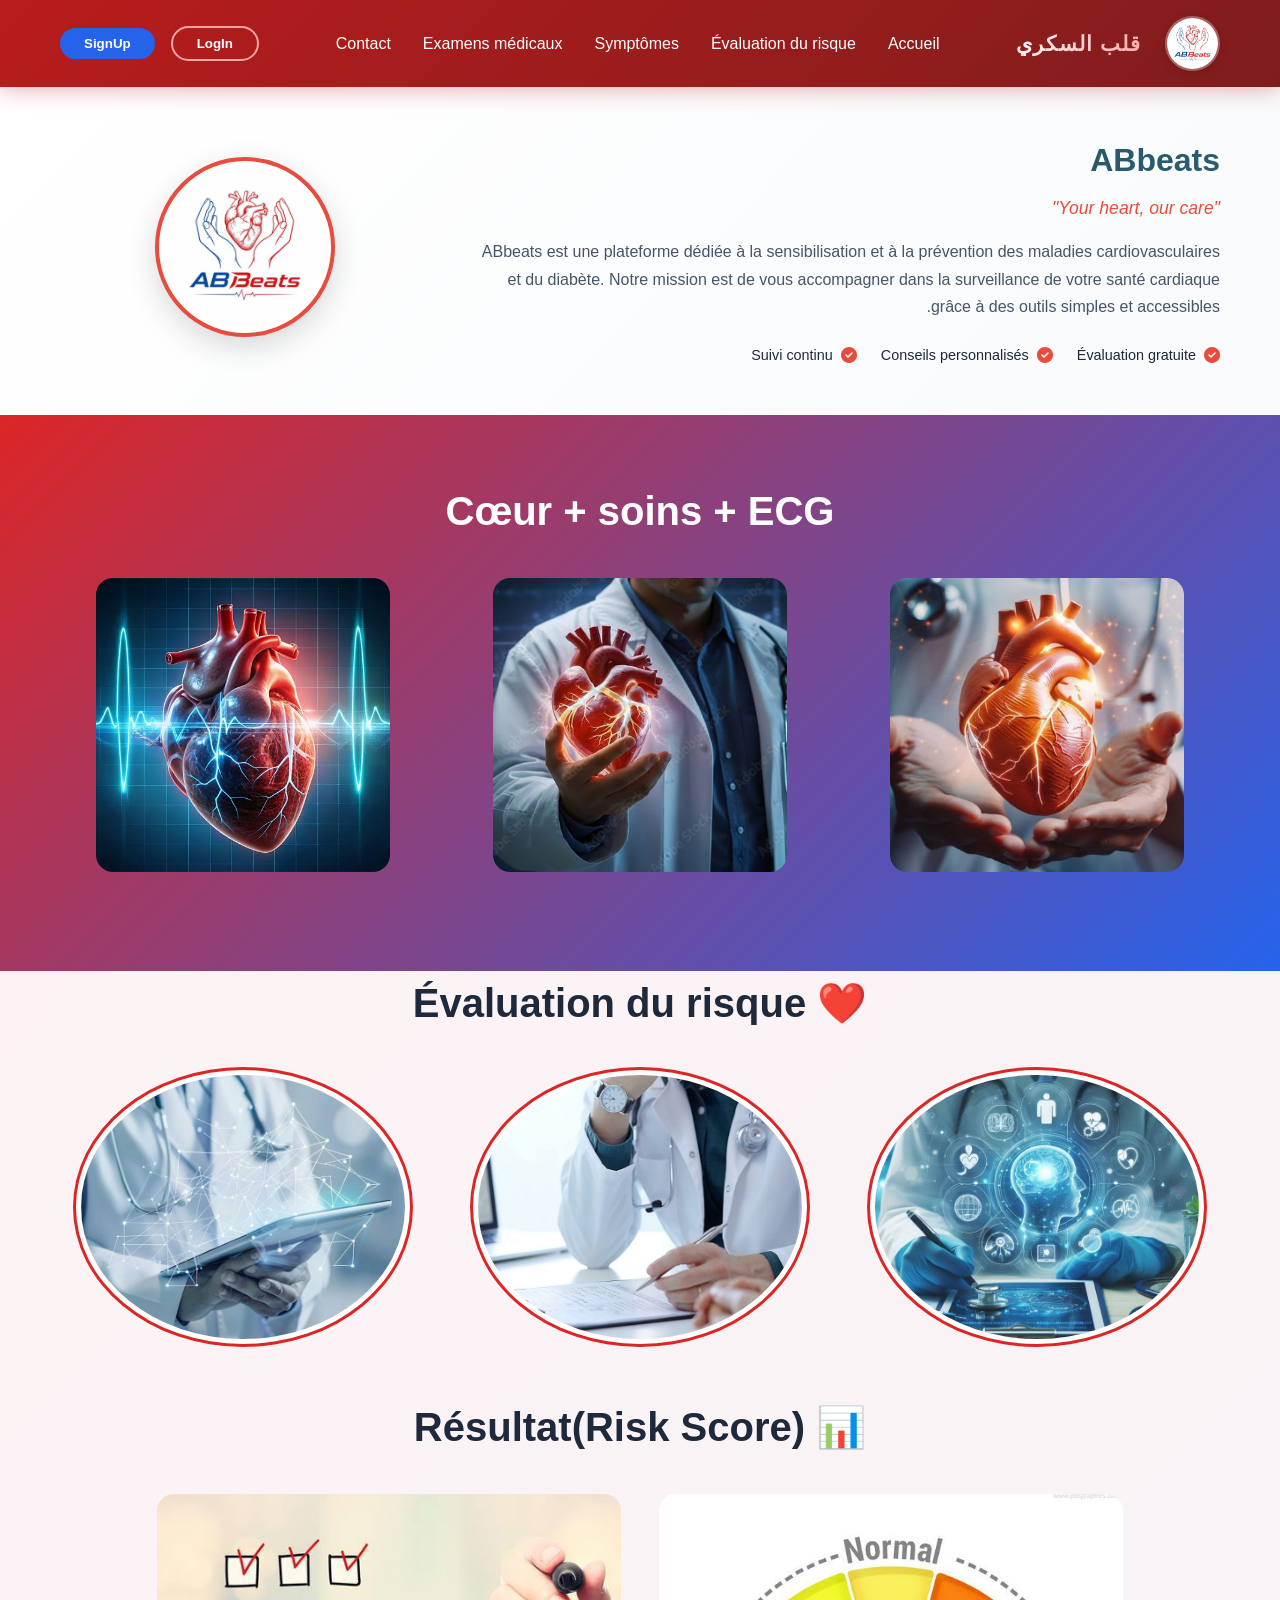
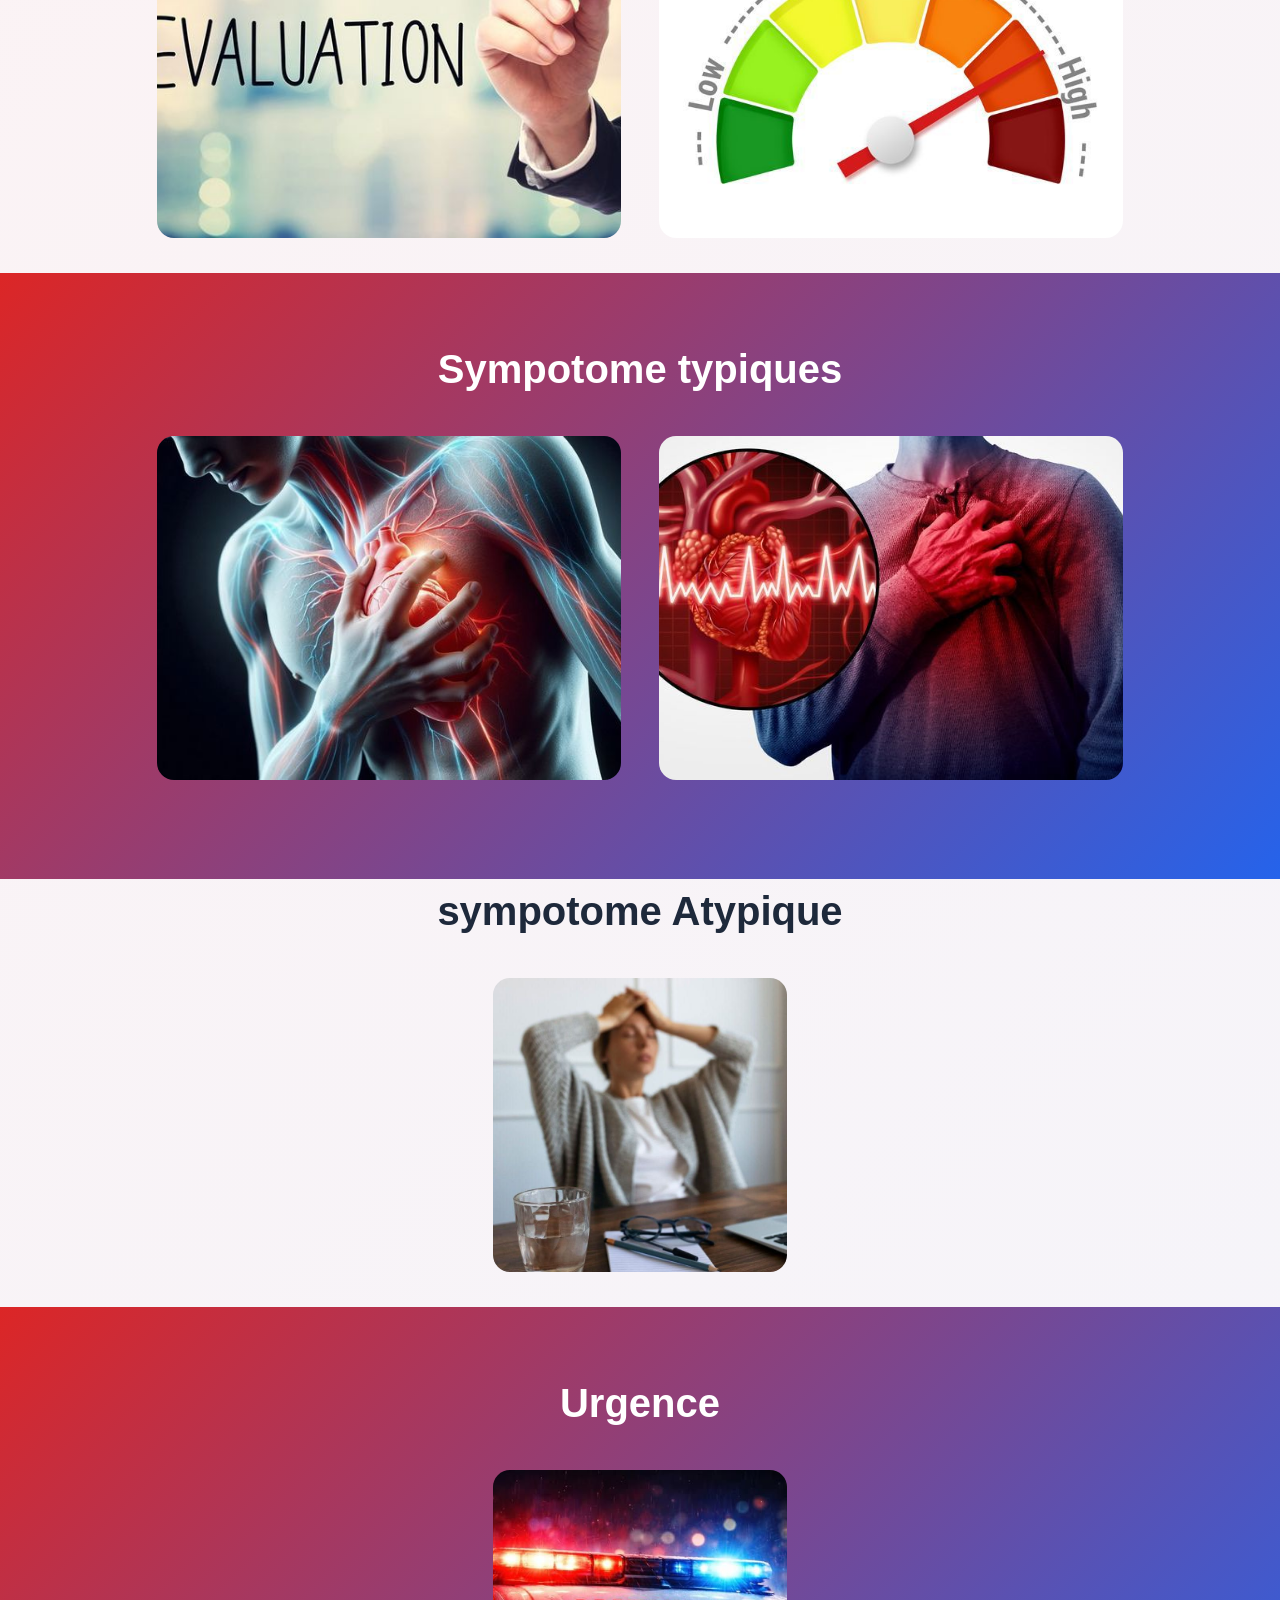
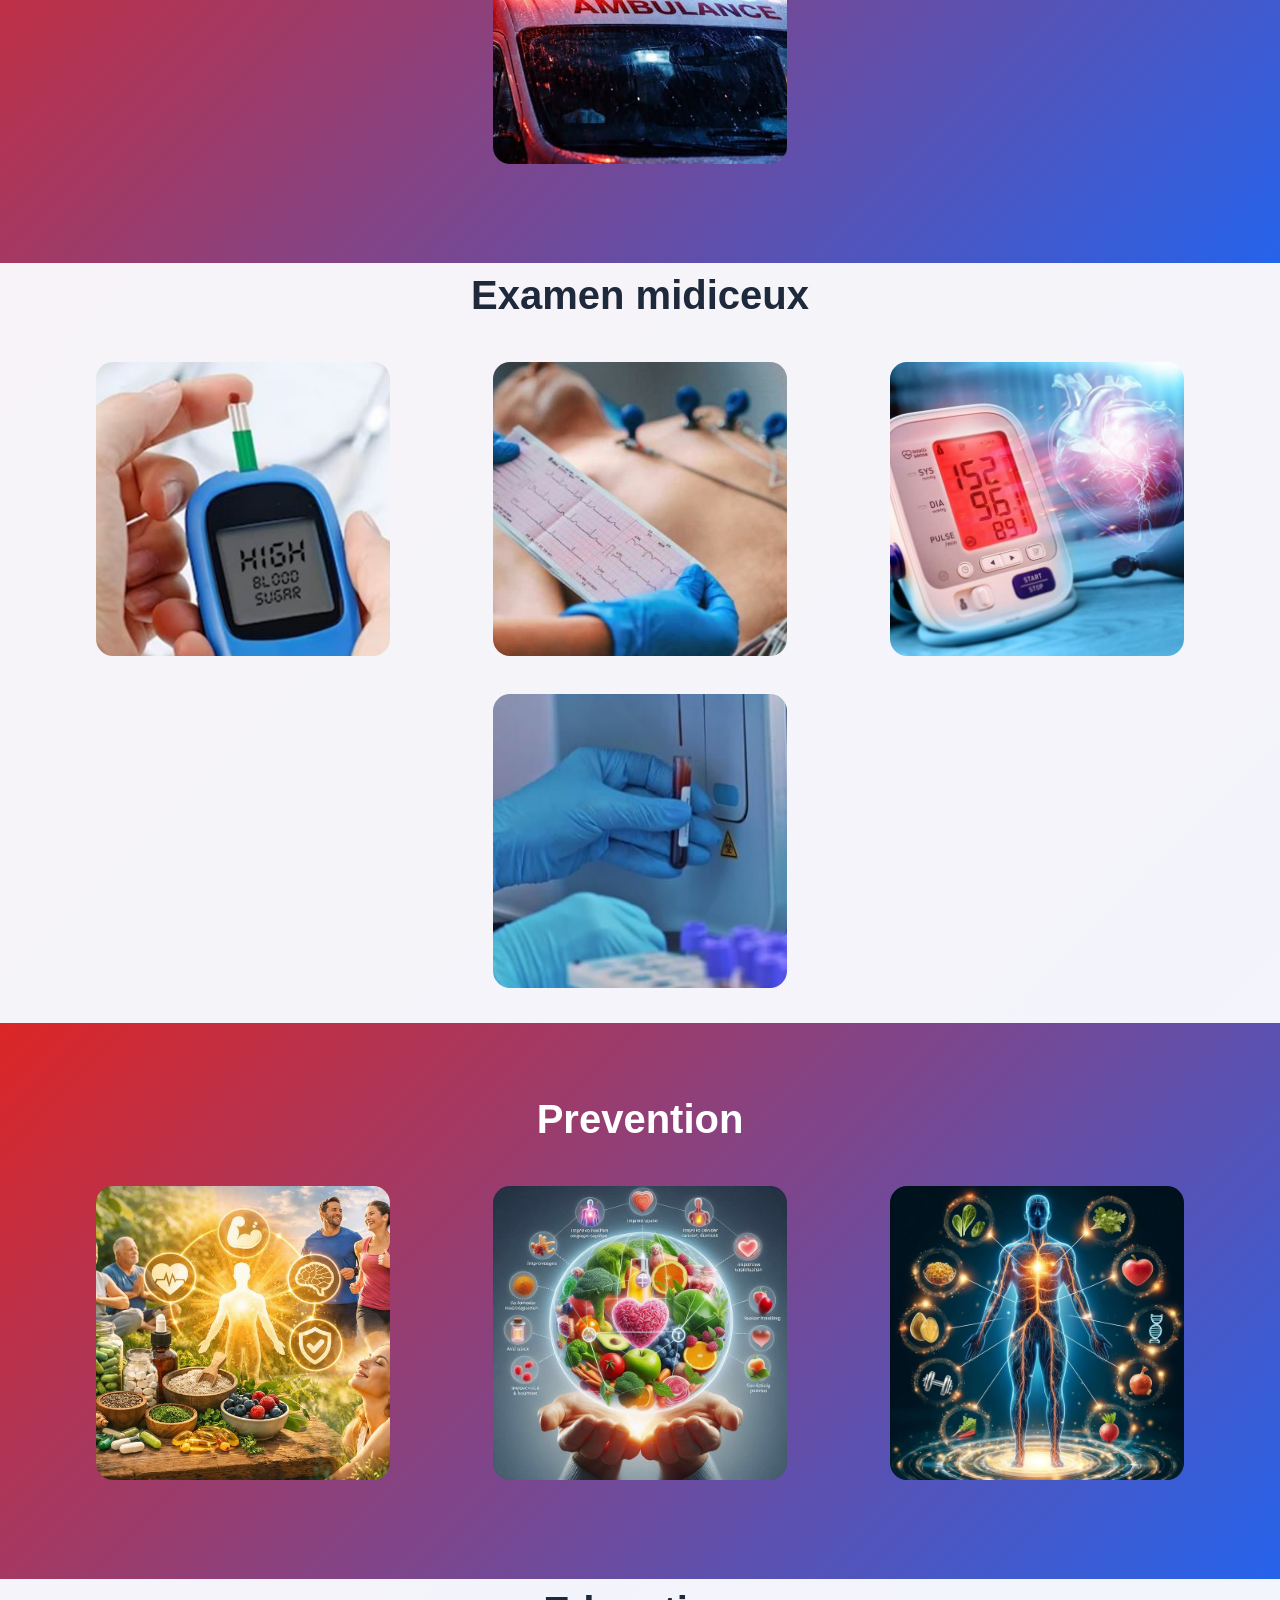
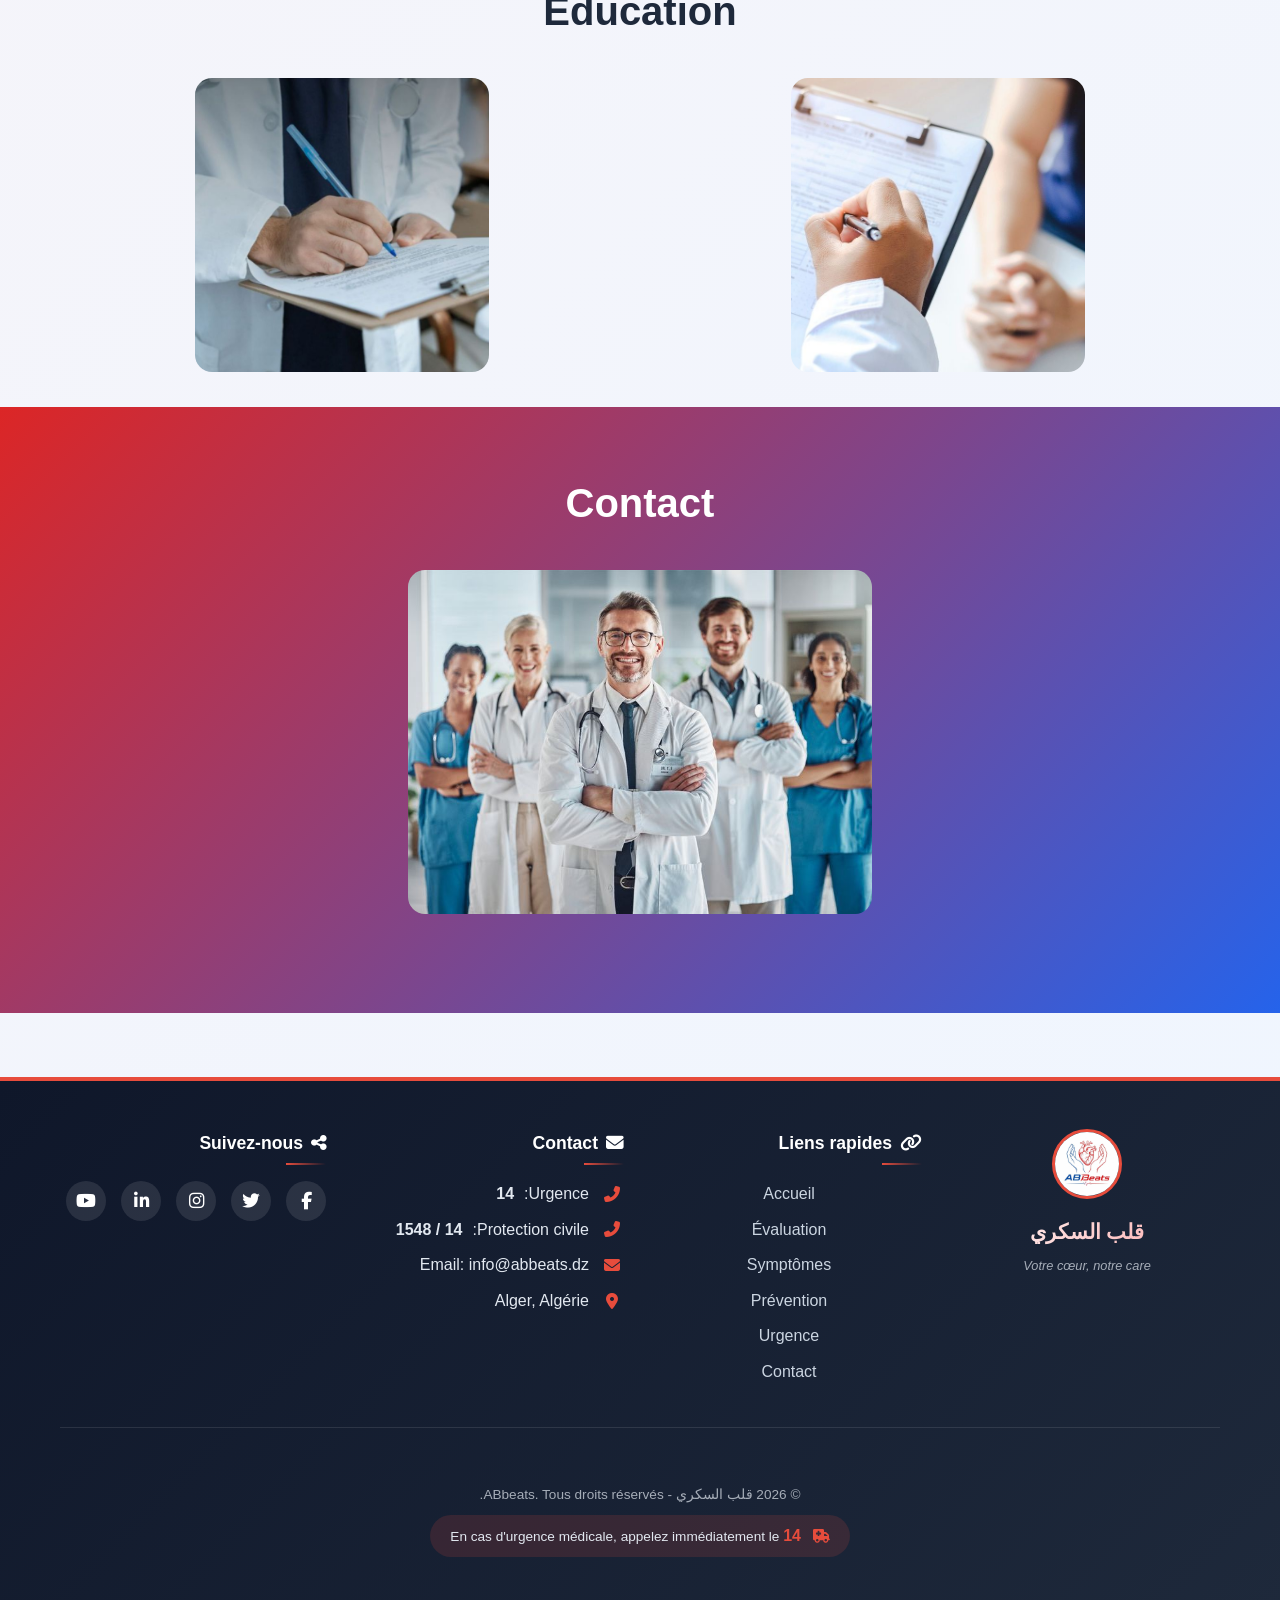
==== commit 0f2d927d: "Update index.html" ====
--- a/index.html
+++ b/index.html
@@ -38,28 +38,29 @@
   </header>
 
   <main>
-<section class="about-simple">
-  <div class="container">
-    <div class="about-wrapper">
-      <div class="about-image">
-        <img src="image/logo.jpg" alt="Logo ABbeats">
-      </div>
-      <div class="about-content">
-        <h2>ABbeats</h2>
-        <p class="about-slogan">"Your heart, our care"</p>
-        <p class="about-description">
-          ABbeats est une plateforme dédiée à la sensibilisation et à la prévention des maladies cardiovasculaires et du diabète. 
-          Notre mission est de vous accompagner dans la surveillance de votre santé cardiaque grâce à des outils simples et accessibles.
-        </p>
-        <div class="about-features">
-          <span><i class="fas fa-check-circle"></i> Évaluation gratuite</span>
-          <span><i class="fas fa-check-circle"></i> Conseils personnalisés</span>
-          <span><i class="fas fa-check-circle"></i> Suivi continu</span>
-        </div>
-      </div>
-    </div>
-  </div>
-</section>
+  <section class="about-simple">
+    <div class="container">
+      <div class="about-wrapper">
+        
+        <div class="about-content">
+          <h2>ABbeats</h2>
+          <p class="about-slogan">"Your heart, our care"</p>
+          <p class="about-description">
+            ABbeats est une plateforme dédiée à la sensibilisation et à la prévention des maladies cardiovasculaires et du diabète. 
+            Notre mission est de vous accompagner dans la surveillance de votre santé cardiaque grâce à des outils simples et accessibles.
+          </p>
+          <div class="about-features">
+            <span><i class="fas fa-check-circle"></i> Évaluation gratuite</span>
+            <span><i class="fas fa-check-circle"></i> Conseils personnalisés</span>
+            <span><i class="fas fa-check-circle"></i> Suivi continu</span>
+          </div>
+        </div>
+        <div class="about-image">
+          <img src="image/logo.jpg" alt="Logo ABbeats">
+        </div>
+      </div>
+    </div>
+  </section>
     <!-- ==================== القسم 1: Accueil ==================== -->
     <section class="hero" id="accueil">
       <div class="container">
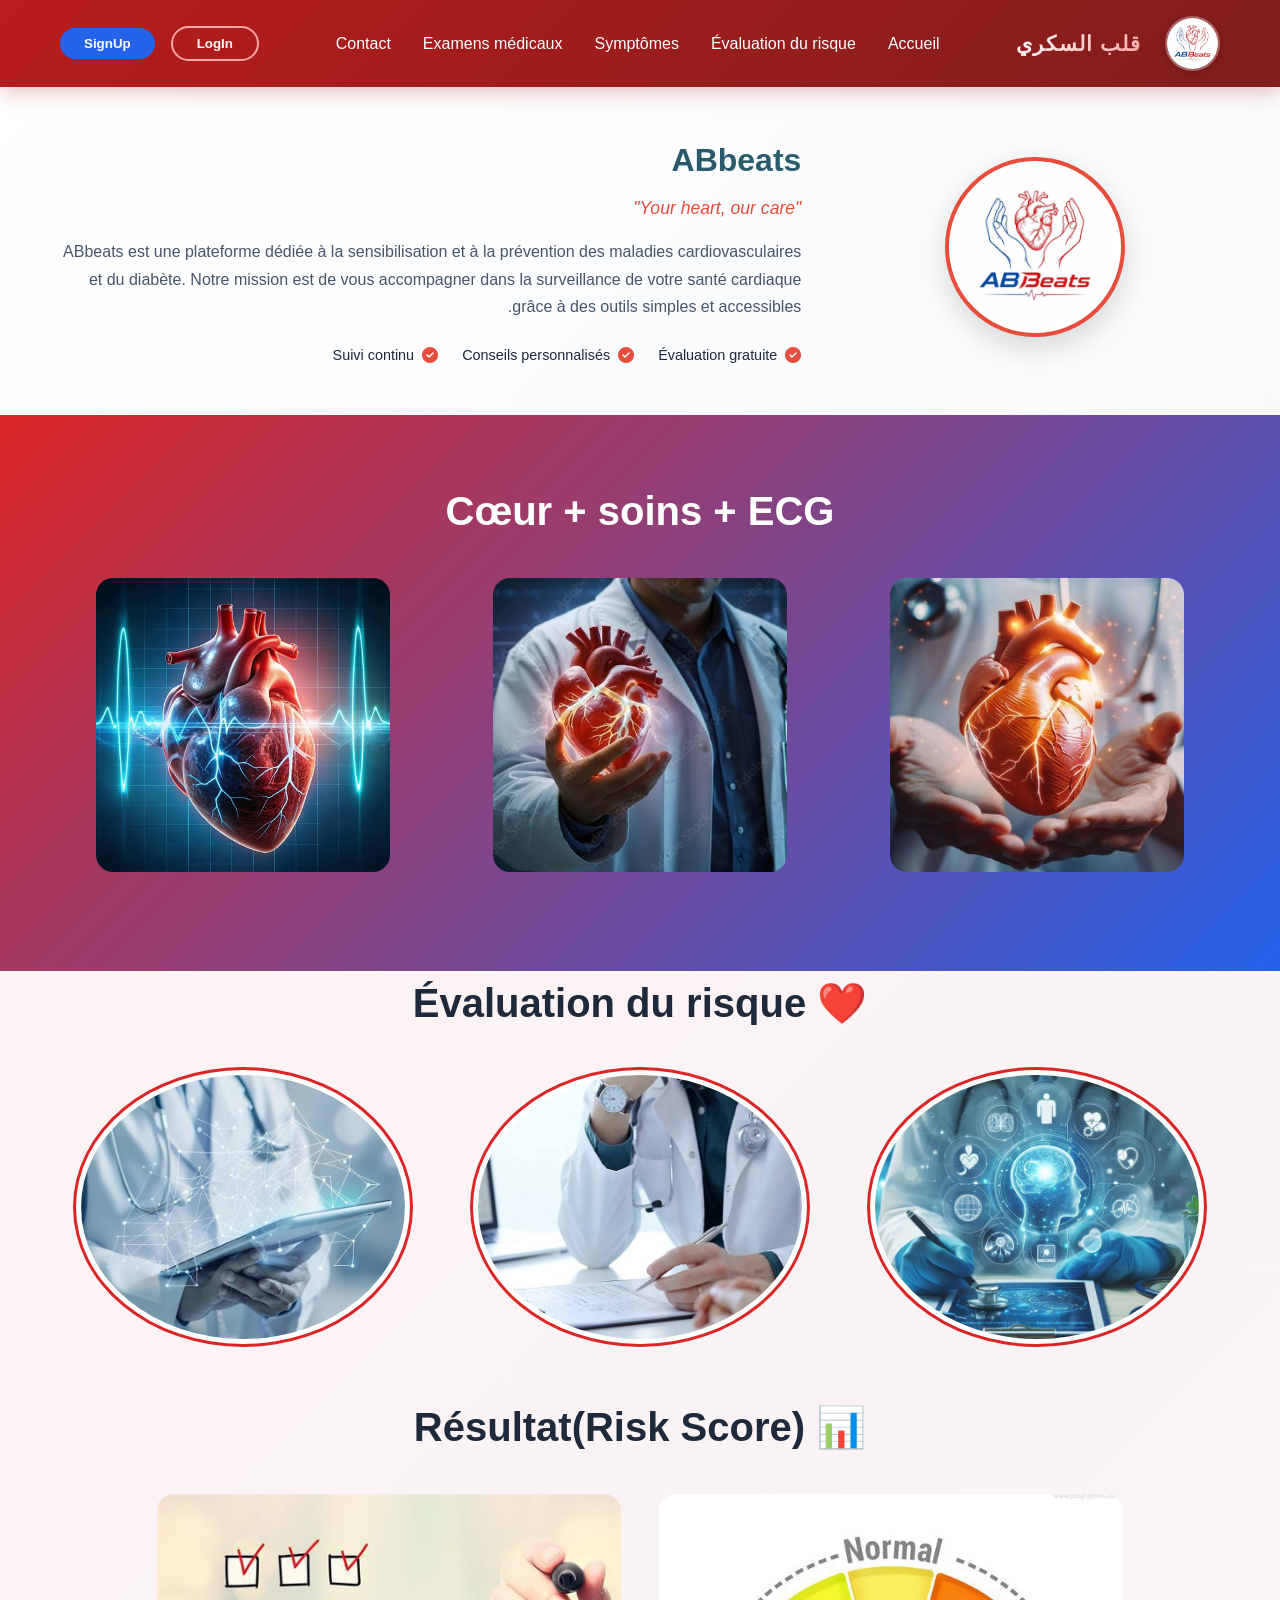
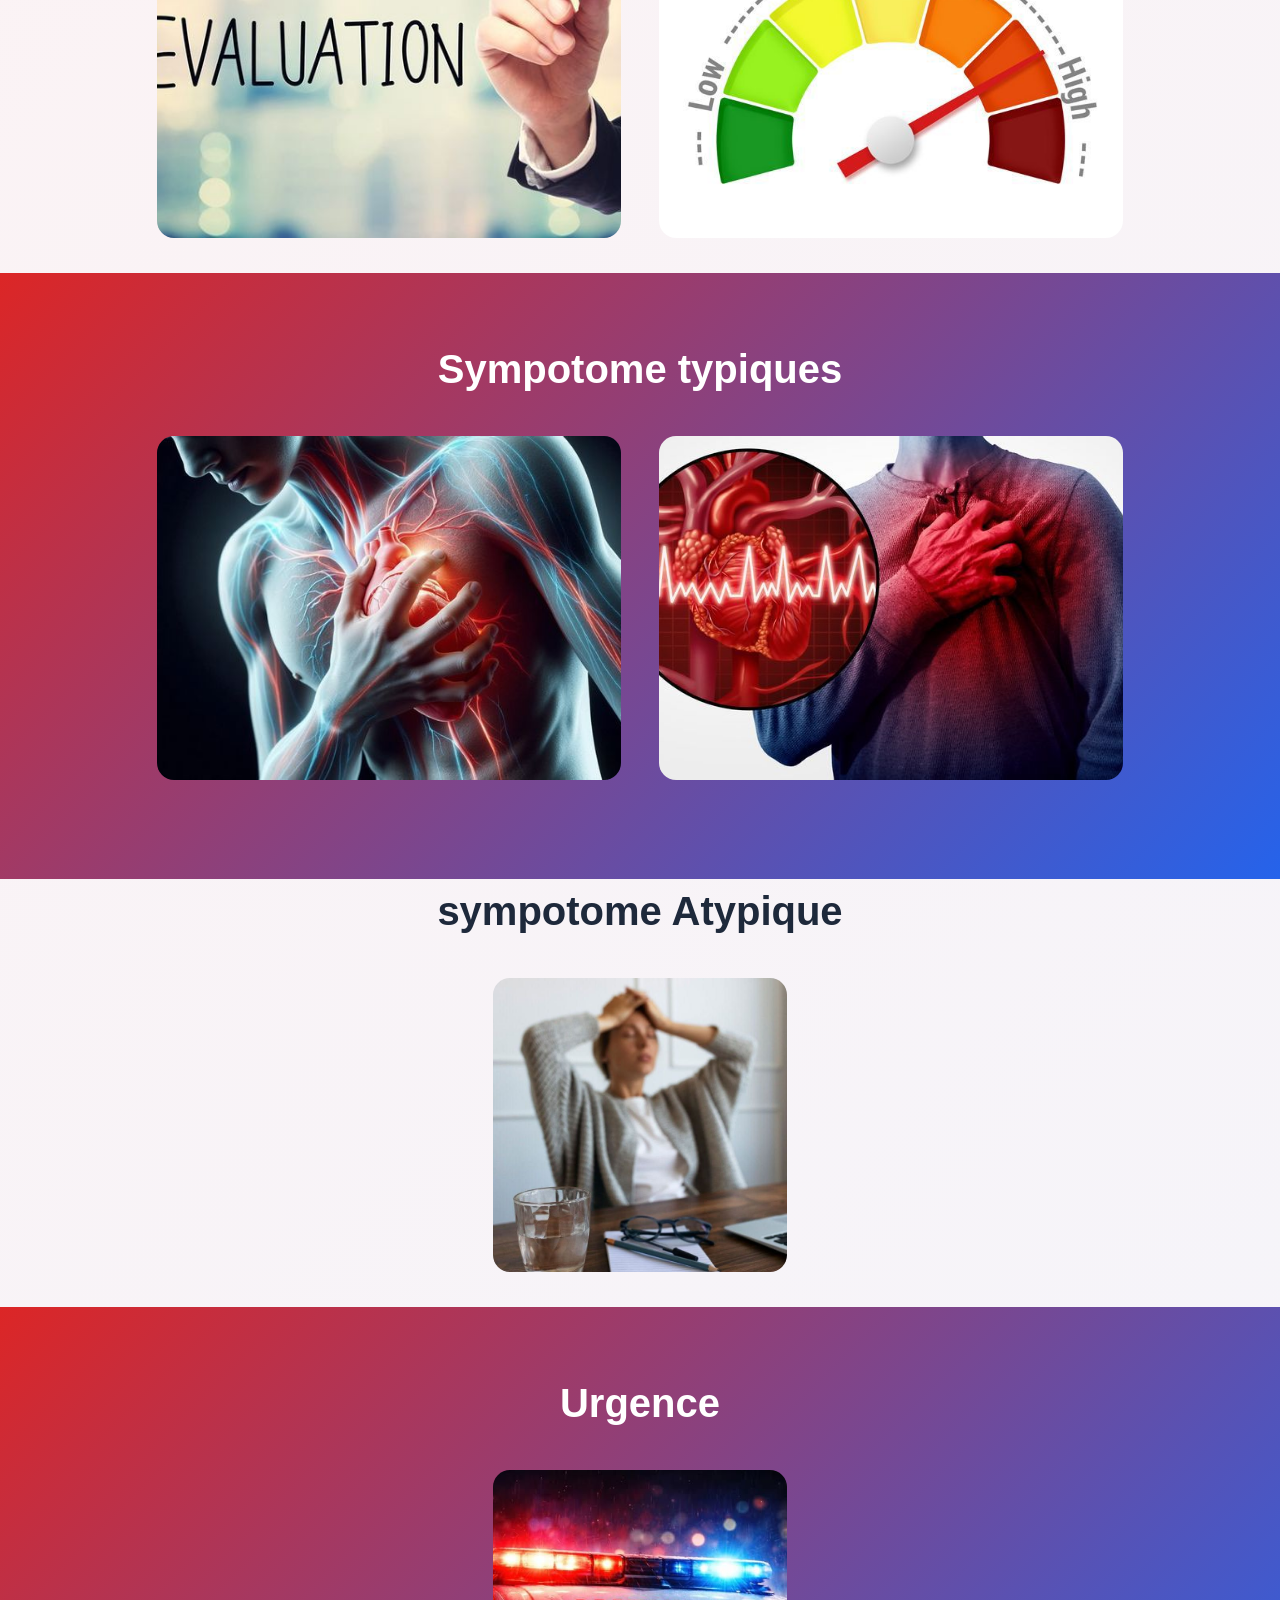
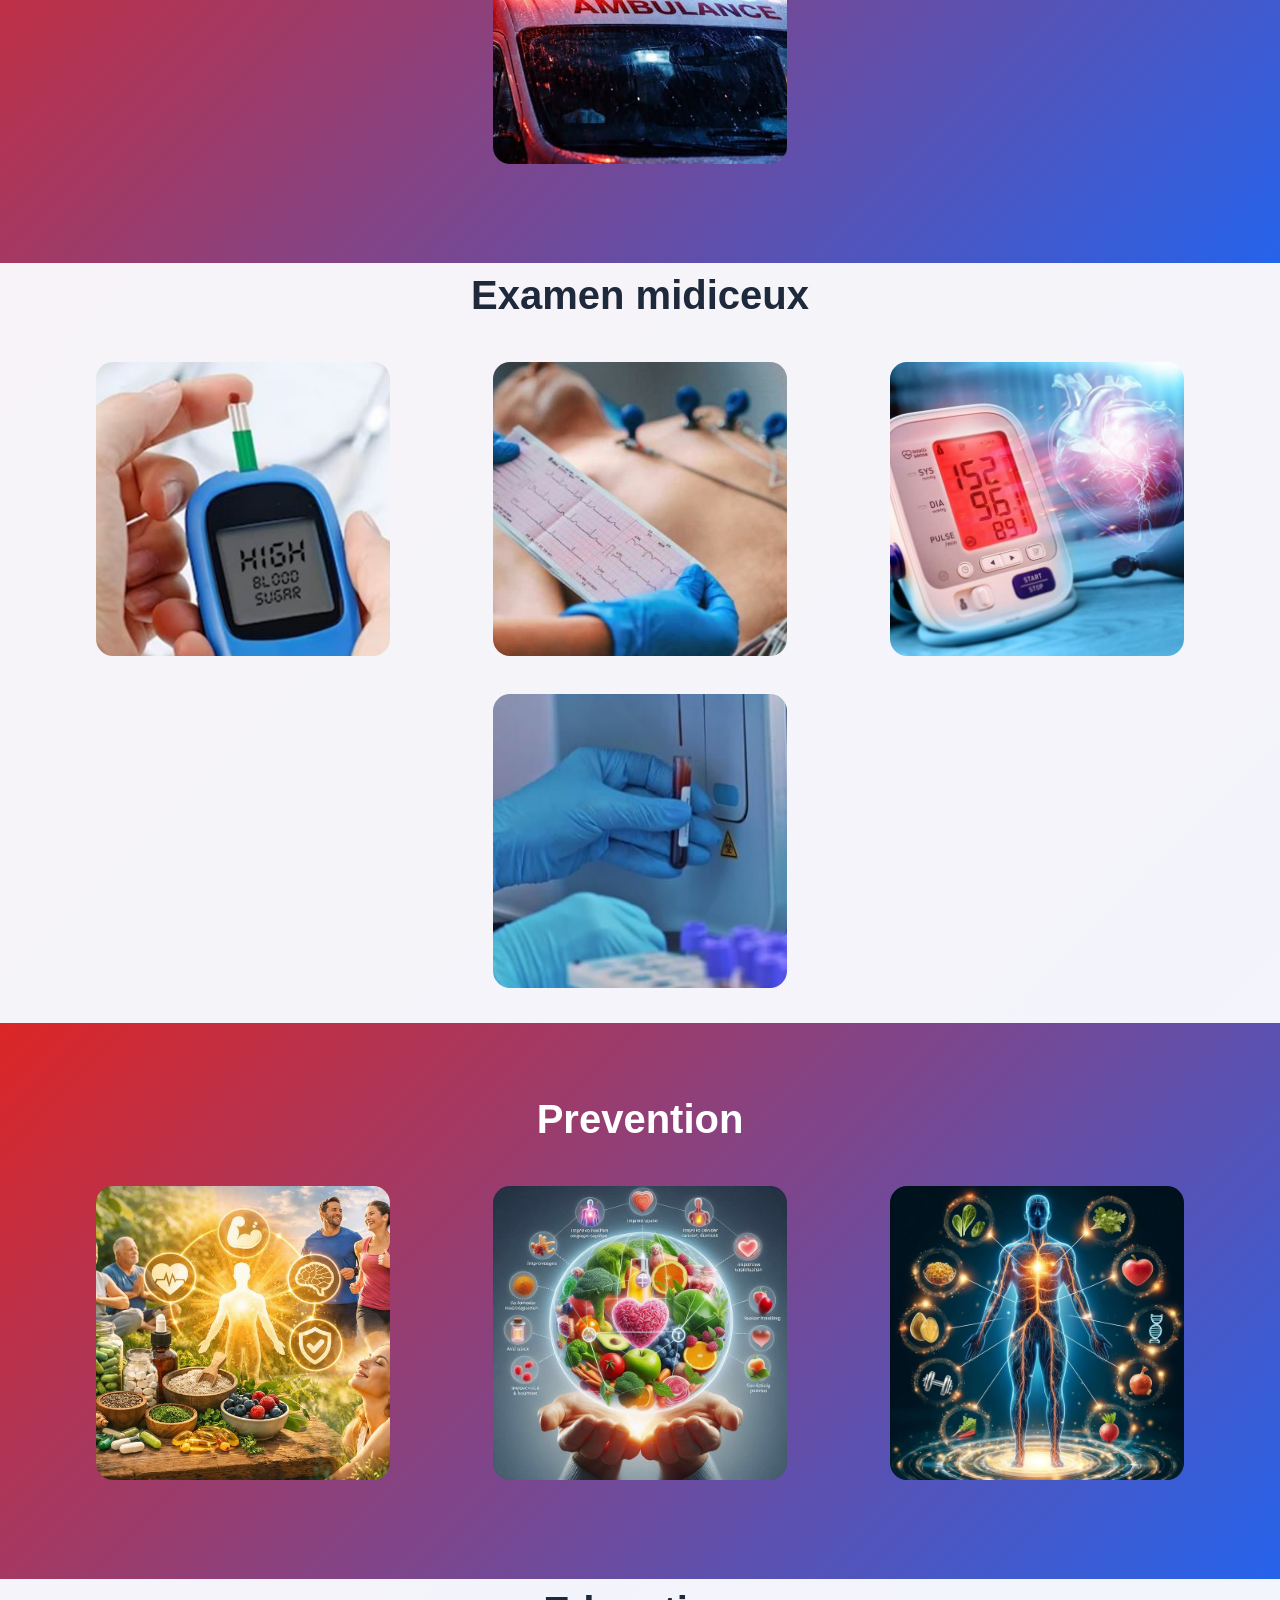
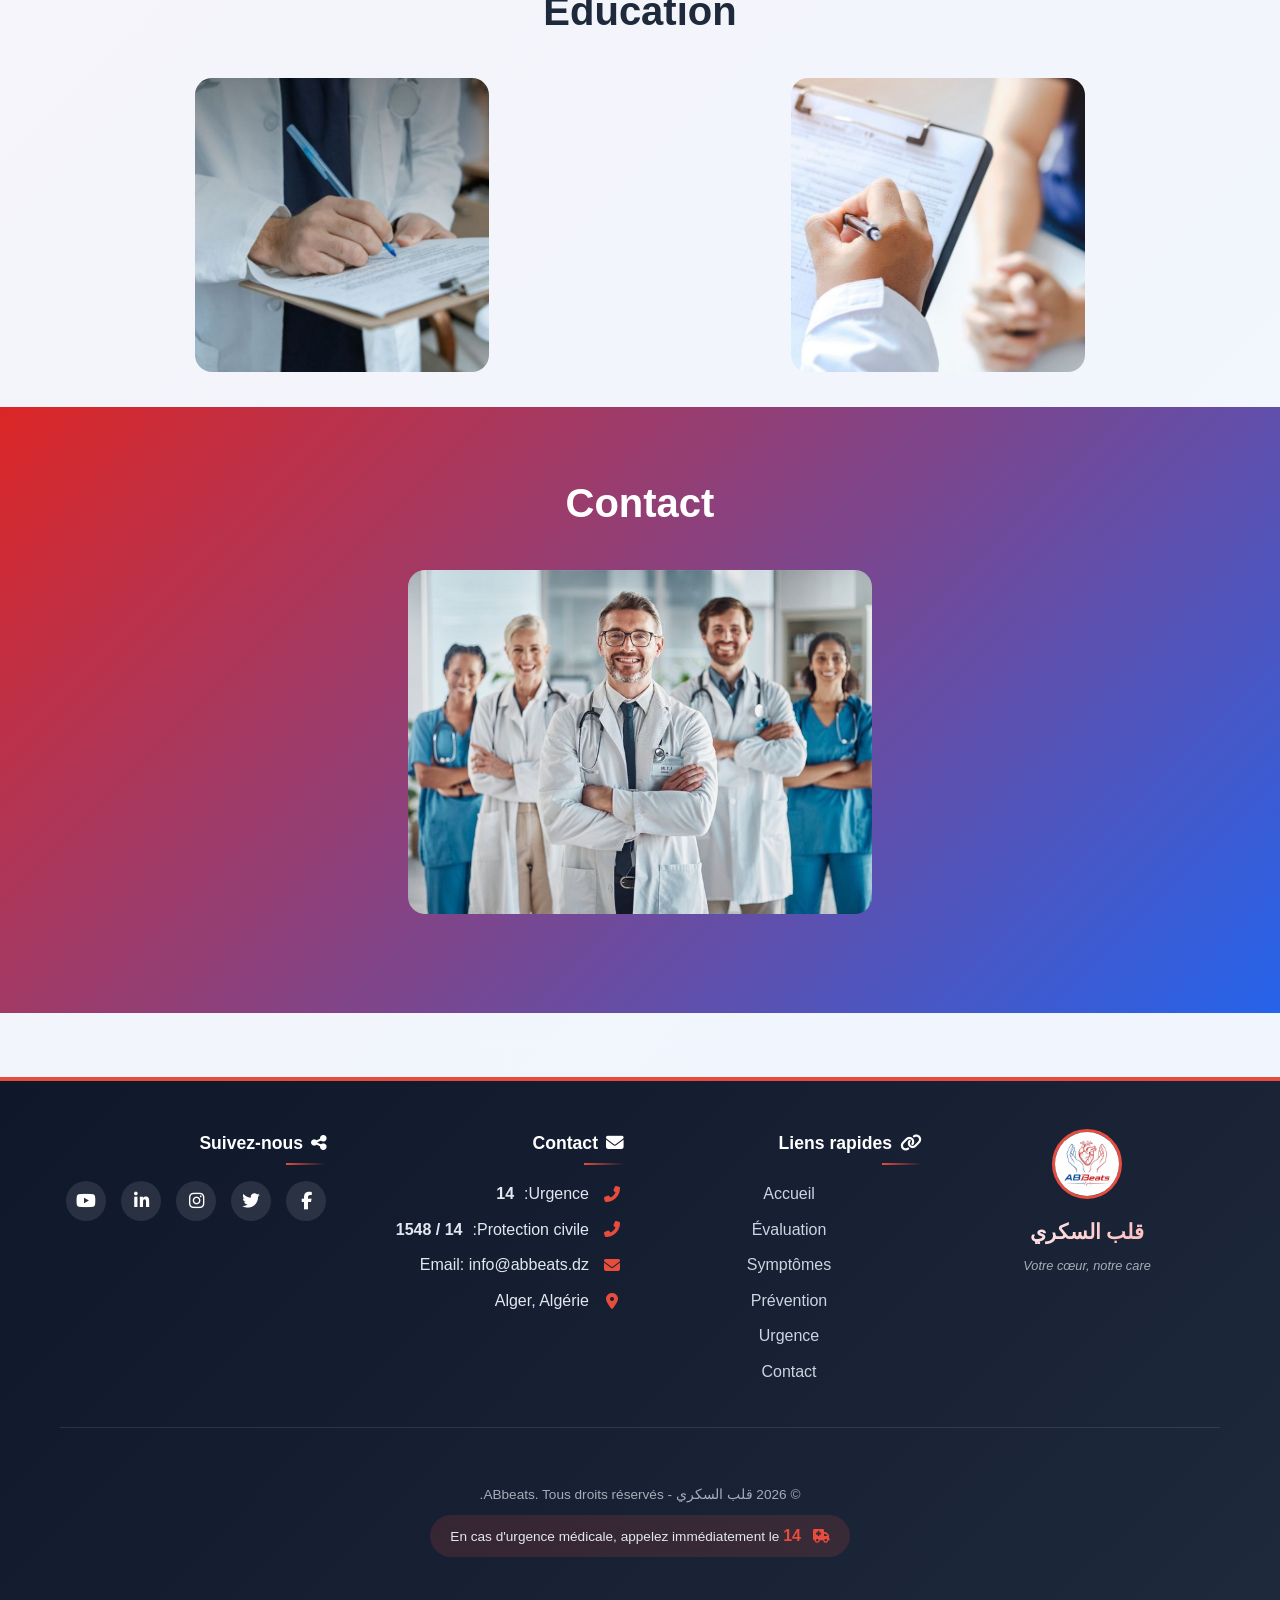
==== commit cfd035b3: "Update index.html" ====
--- a/index.html
+++ b/index.html
@@ -38,29 +38,29 @@
   </header>
 
   <main>
-  <section class="about-simple">
-    <div class="container">
-      <div class="about-wrapper">
-        
-        <div class="about-content">
-          <h2>ABbeats</h2>
-          <p class="about-slogan">"Your heart, our care"</p>
-          <p class="about-description">
-            ABbeats est une plateforme dédiée à la sensibilisation et à la prévention des maladies cardiovasculaires et du diabète. 
-            Notre mission est de vous accompagner dans la surveillance de votre santé cardiaque grâce à des outils simples et accessibles.
-          </p>
-          <div class="about-features">
-            <span><i class="fas fa-check-circle"></i> Évaluation gratuite</span>
-            <span><i class="fas fa-check-circle"></i> Conseils personnalisés</span>
-            <span><i class="fas fa-check-circle"></i> Suivi continu</span>
-          </div>
-        </div>
-        <div class="about-image">
-          <img src="image/logo.jpg" alt="Logo ABbeats">
-        </div>
-      </div>
-    </div>
-  </section>
+ <section class="about-simple">
+  <div class="container">
+    <div class="about-wrapper">
+      <div class="about-image">
+        <img src="image/logo.jpg" alt="Logo ABbeats">
+      </div>
+      <div class="about-content">
+        <h2>ABbeats</h2>
+        <p class="about-slogan">"Your heart, our care"</p>
+        <p class="about-description">
+          ABbeats est une plateforme dédiée à la sensibilisation et à la prévention des maladies cardiovasculaires et du diabète. 
+          Notre mission est de vous accompagner dans la surveillance de votre santé cardiaque grâce à des outils simples et accessibles.
+        </p>
+        <div class="about-features">
+          <span><i class="fas fa-check-circle"></i> Évaluation gratuite</span>
+          <span><i class="fas fa-check-circle"></i> Conseils personnalisés</span>
+          <span><i class="fas fa-check-circle"></i> Suivi continu</span>
+        </div>
+      </div>
+    </div>
+  </div>
+</section>
+
     <!-- ==================== القسم 1: Accueil ==================== -->
     <section class="hero" id="accueil">
       <div class="container">
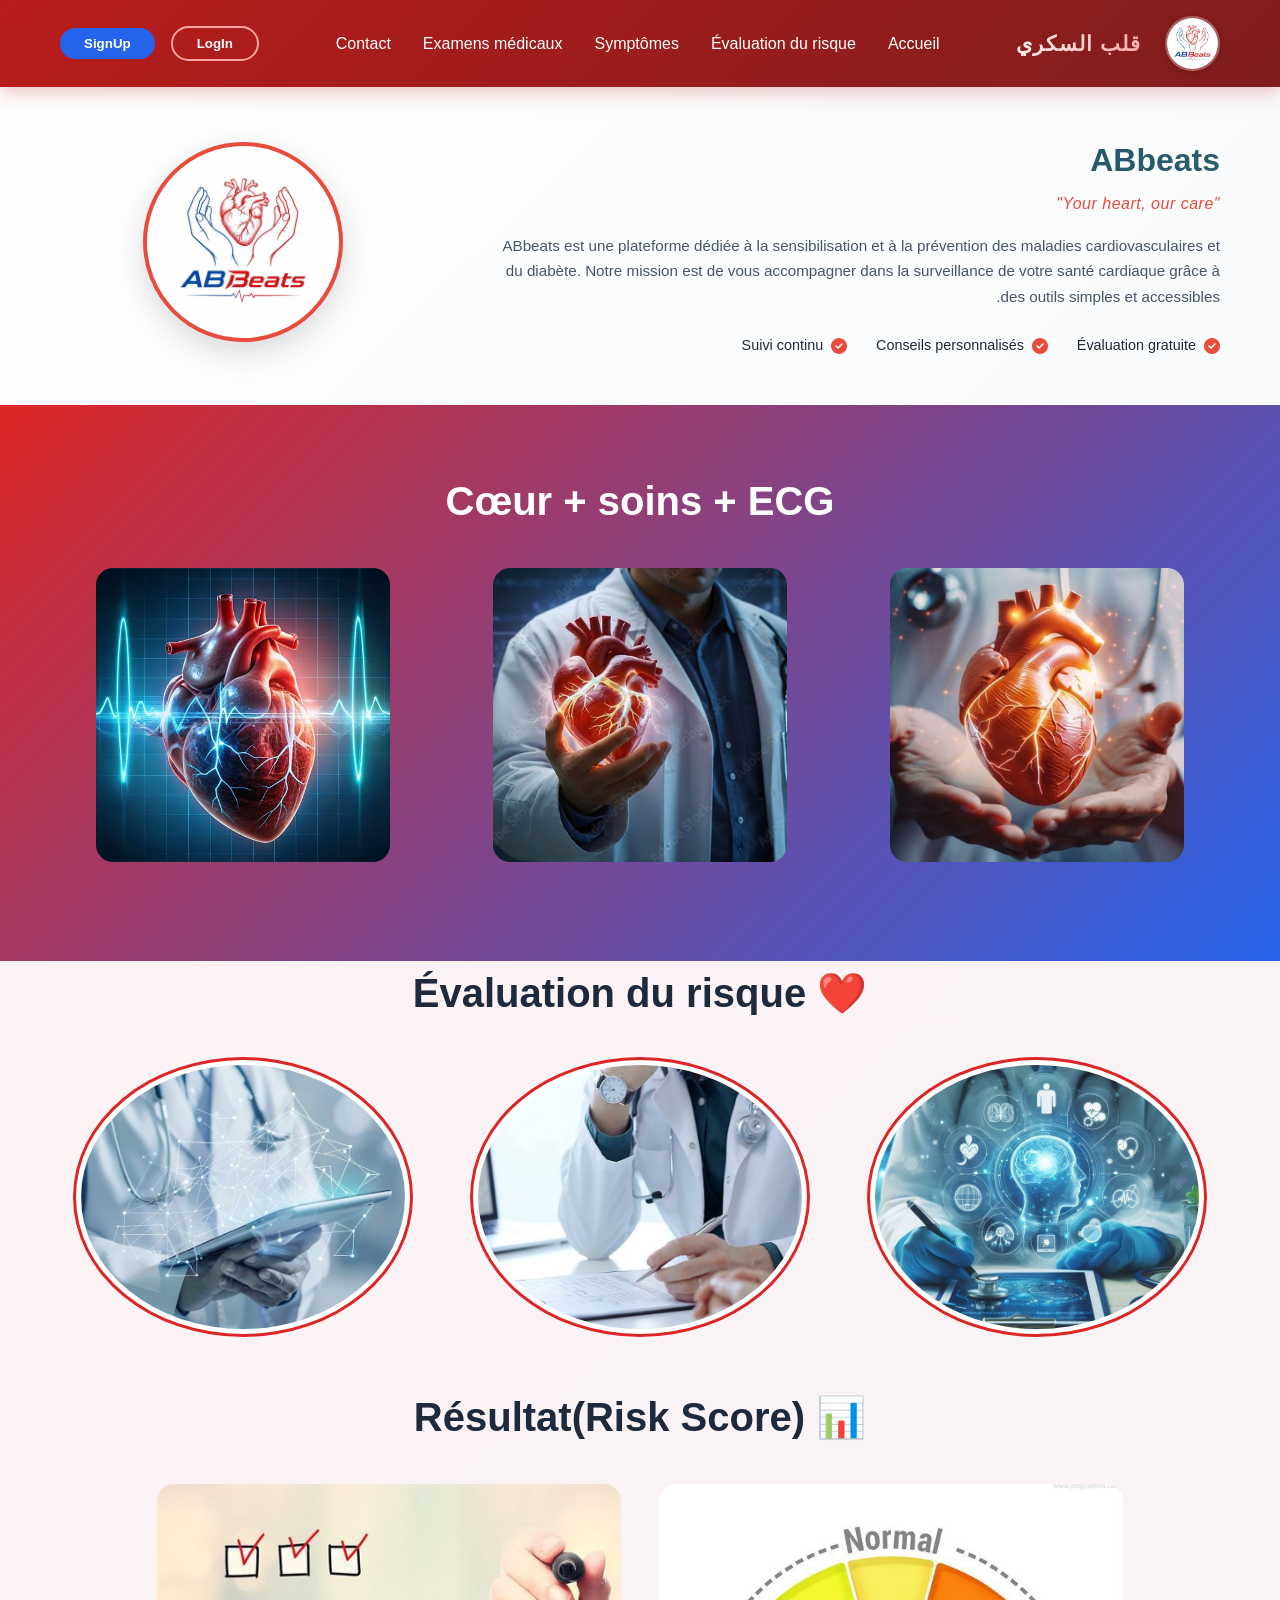
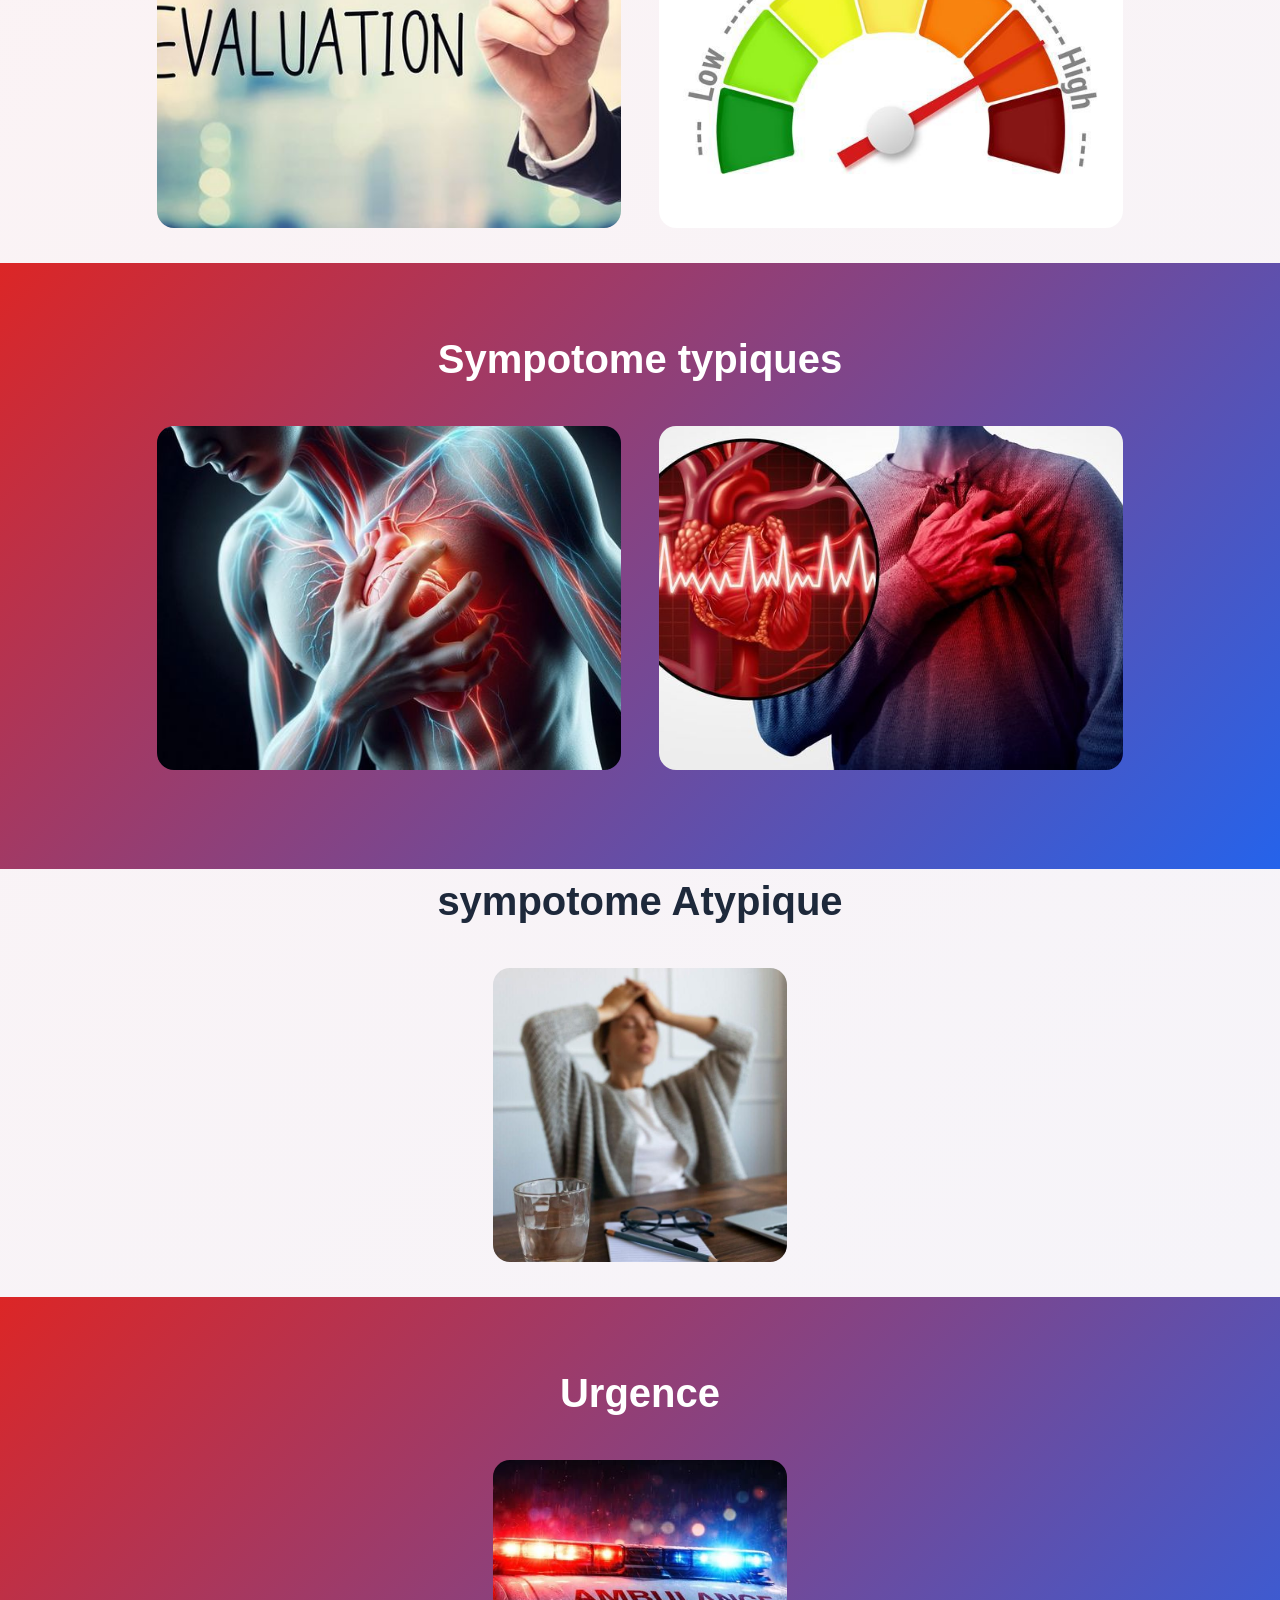
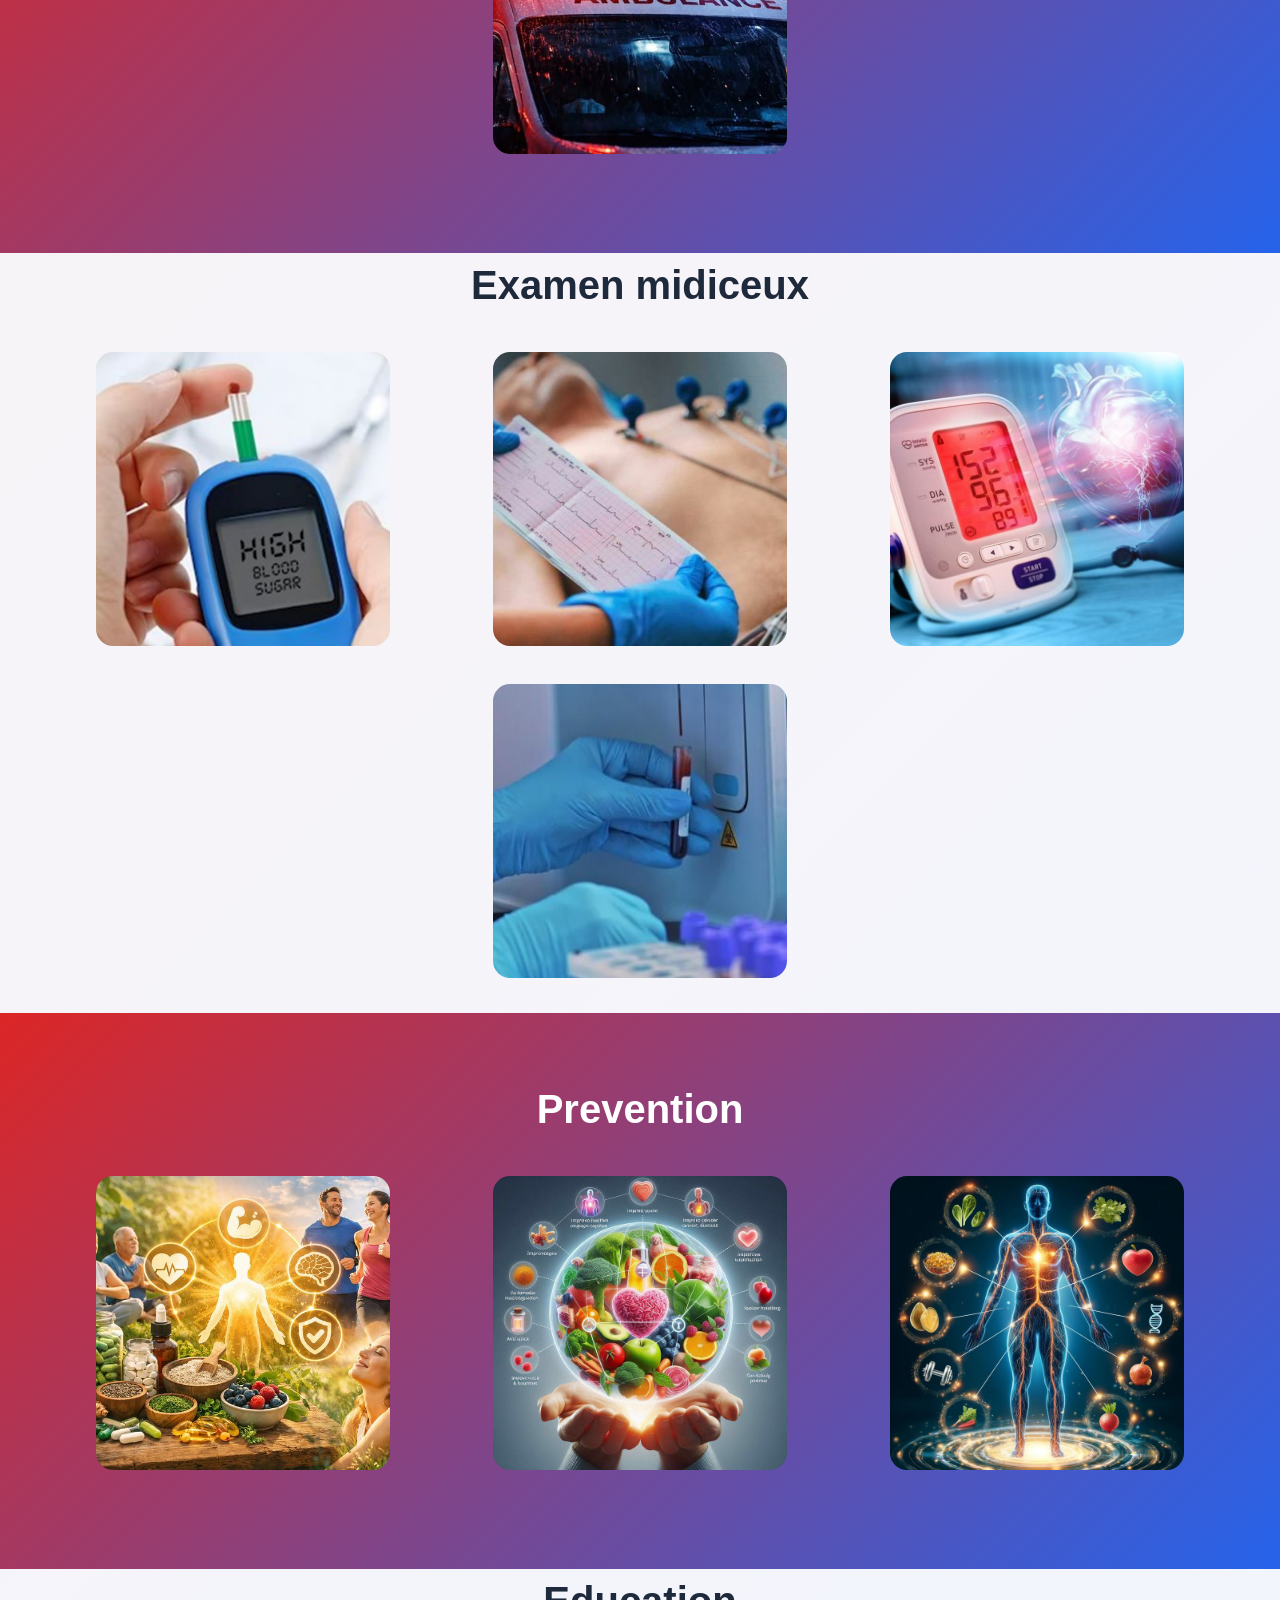
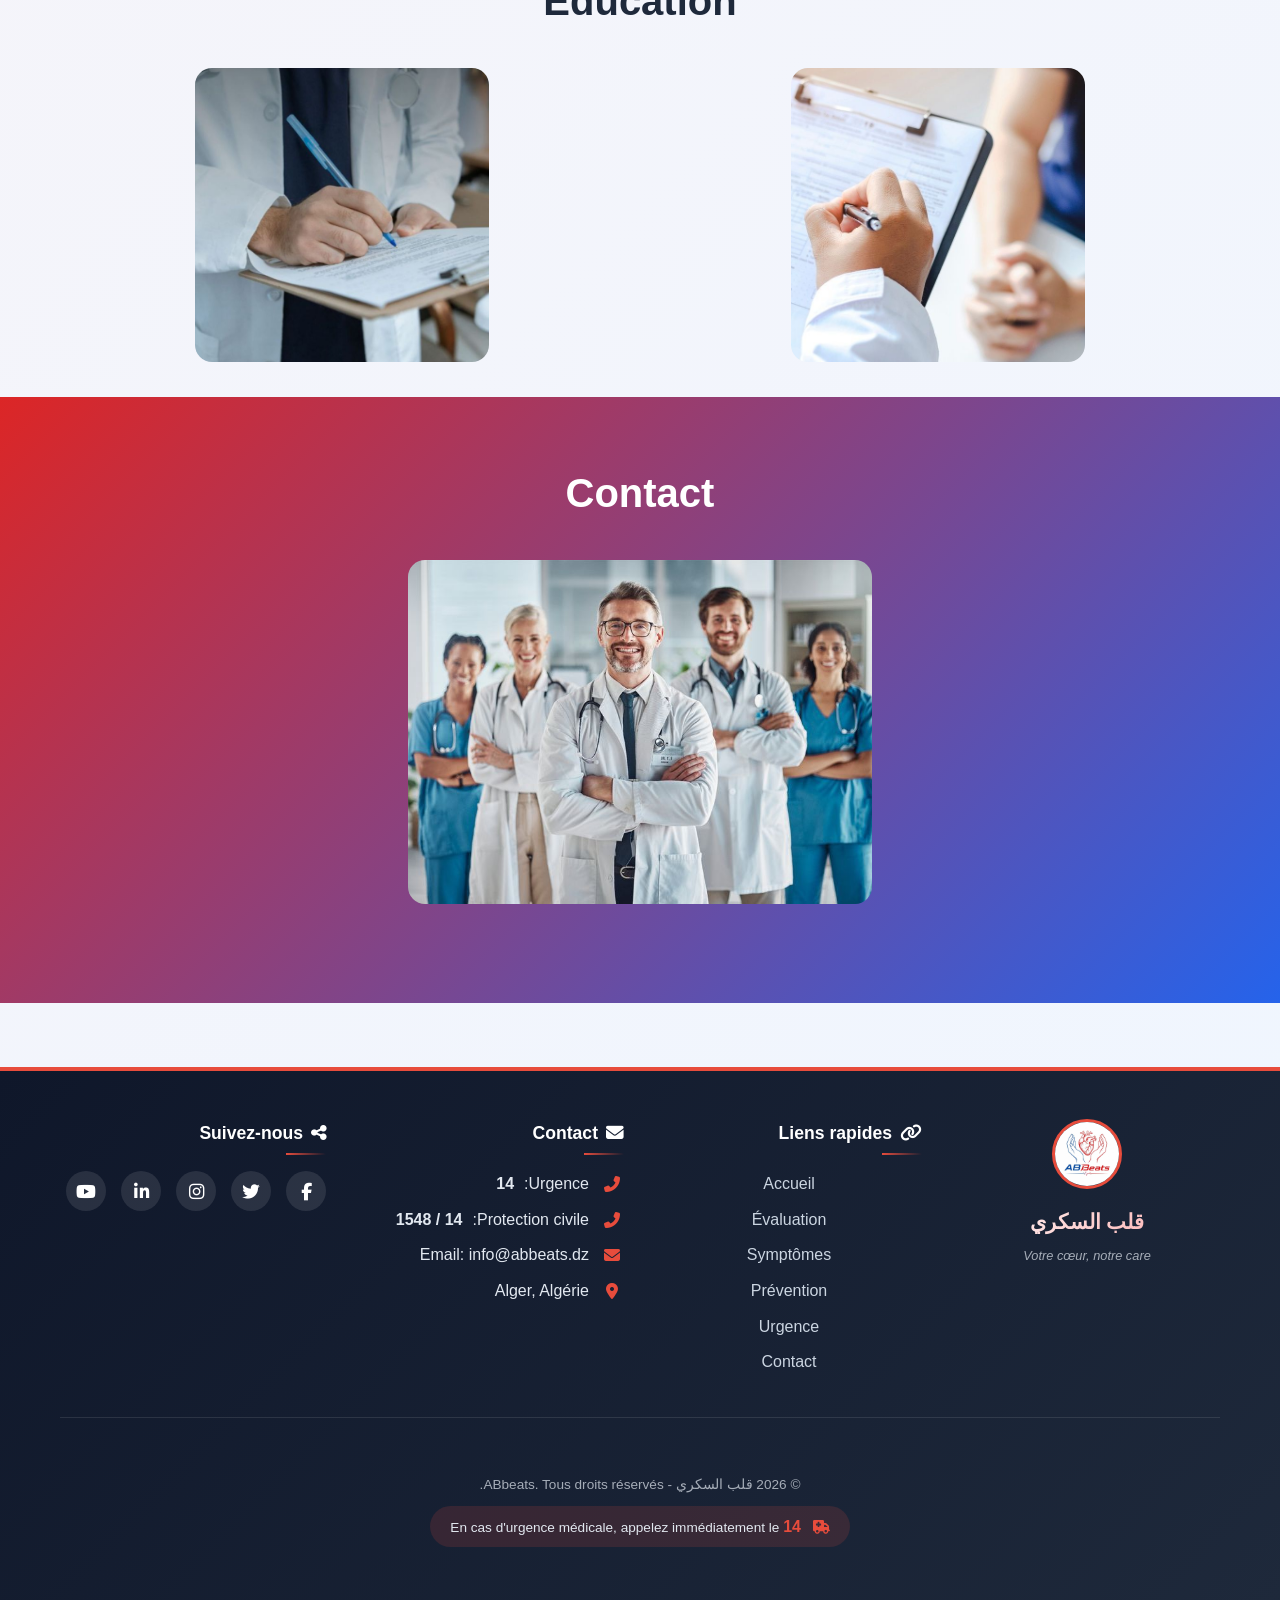
==== commit 50f6f871: "Update index.html" ====
--- a/index.html
+++ b/index.html
@@ -41,9 +41,7 @@
  <section class="about-simple">
   <div class="container">
     <div class="about-wrapper">
-      <div class="about-image">
-        <img src="image/logo.jpg" alt="Logo ABbeats">
-      </div>
+      
       <div class="about-content">
         <h2>ABbeats</h2>
         <p class="about-slogan">"Your heart, our care"</p>
@@ -56,6 +54,9 @@
           <span><i class="fas fa-check-circle"></i> Conseils personnalisés</span>
           <span><i class="fas fa-check-circle"></i> Suivi continu</span>
         </div>
+      </div>
+      <div class="about-image">
+        <img src="image/logo.jpg" alt="Logo ABbeats">
       </div>
     </div>
   </div>
--- a/style.css
+++ b/style.css
@@ -1061,6 +1061,10 @@
    ABOUT SIMPLE SECTION
    ============================================ */
 
+/* ============================================
+   ABOUT SIMPLE SECTION - Left to Right
+   ============================================ */
+
 .about-simple {
   padding: 3rem 0;
   background: linear-gradient(135deg, #ffffff 0%, #f8fafc 100%);
@@ -1069,11 +1073,11 @@
 .about-wrapper {
   display: flex;
   align-items: center;
-  gap: 3rem;
+  gap: 4rem;
   flex-wrap: wrap;
 }
 
-/* Image / Logo */
+/* Logo / Image à gauche */
 .about-image {
   flex: 1;
   text-align: center;
@@ -1081,8 +1085,8 @@
 }
 
 .about-image img {
-  width: 180px;
-  height: 180px;
+  width: 200px;
+  height: 200px;
   border-radius: 50%;
   object-fit: cover;
   border: 4px solid #e74c3c;
@@ -1095,9 +1099,10 @@
 .about-image img:hover {
   transform: scale(1.02);
   border-color: #c0392b;
-}
-
-/* Texte */
+  box-shadow: 0 15px 35px rgba(231, 76, 60, 0.2);
+}
+
+/* Texte à droite */
 .about-content {
   flex: 2;
 }
@@ -1109,27 +1114,29 @@
   -webkit-background-clip: text;
   background-clip: text;
   color: transparent;
-  margin-bottom: 0.5rem;
+  margin-bottom: 0.3rem;
 }
 
 .about-slogan {
-  font-size: 1.1rem;
+  font-size: 1rem;
   font-style: italic;
   color: #e74c3c;
   margin-bottom: 1rem;
   font-weight: 500;
+  letter-spacing: 0.5px;
 }
 
 .about-description {
   color: #475569;
   line-height: 1.7;
   margin-bottom: 1.5rem;
+  font-size: 0.95rem;
 }
 
 .about-features {
   display: flex;
   flex-wrap: wrap;
-  gap: 1.5rem;
+  gap: 1.8rem;
 }
 
 .about-features span {
@@ -1138,6 +1145,7 @@
   gap: 8px;
   color: #1e293b;
   font-size: 0.9rem;
+  font-weight: 500;
 }
 
 .about-features i {
@@ -1158,15 +1166,24 @@
   }
   
   .about-image img {
-    width: 120px;
-    height: 120px;
+    width: 130px;
+    height: 130px;
   }
   
   .about-content h2 {
-    font-size: 1.5rem;
+    font-size: 1.6rem;
+  }
+  
+  .about-description {
+    text-align: center;
   }
   
   .about-features {
     justify-content: center;
-  }
-}
+    gap: 1rem;
+  }
+  
+  .about-features span {
+    font-size: 0.8rem;
+  }
+}
